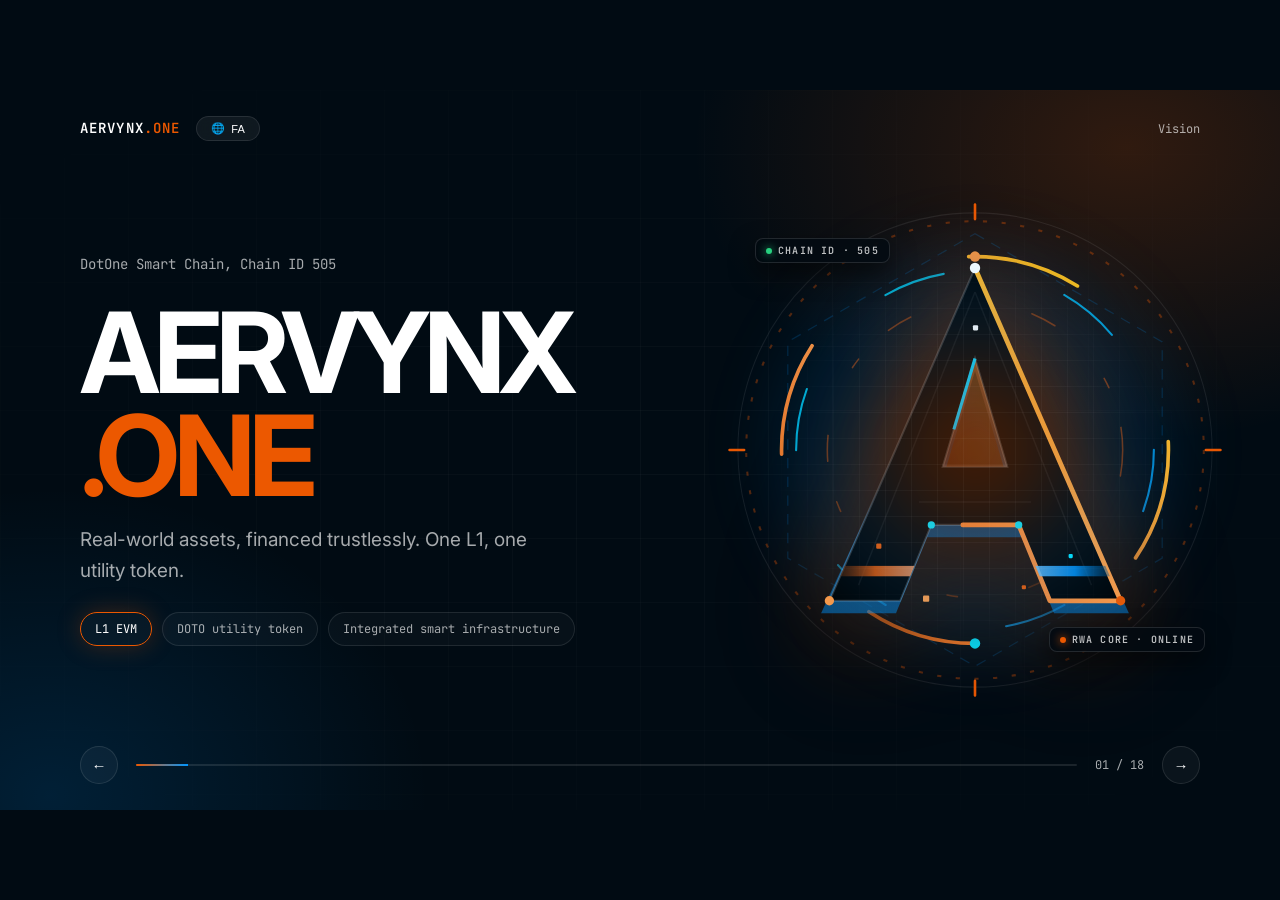
==== aervynx_one_pitch_deck.html @ 6a435b5f "add card page" ====
<!doctype html>
<html lang="en" dir="ltr">
<head>
<meta charset="utf-8">
<meta name="viewport" content="width=device-width,initial-scale=1">
<title>AERVYNX.ONE — Pitch Deck</title>
<link rel="preconnect" href="https://fonts.googleapis.com">
<link rel="preconnect" href="https://fonts.gstatic.com" crossorigin>
<link href="https://fonts.googleapis.com/css2?family=Inter:wght@400;500;600;700&family=JetBrains+Mono:wght@500;700&family=Vazirmatn:wght@400;500;600;700&display=swap" rel="stylesheet">
<style>
:root{
  --bg:#010B13;
  --o:#EC5800;
  --b:#0096FF;
  --r:#FF3D57;
  --gn:#27D17F;
  --t:#fff;
  --m:rgba(255,255,255,.65);
  --g:rgba(255,255,255,.028);
  --l:rgba(255,255,255,.1);
  --ease:cubic-bezier(.22,1,.36,1);
  --font-en: Inter, "Segoe UI", system-ui, sans-serif;
  --font-fa: Vazirmatn, Tahoma, sans-serif;
}
*{box-sizing:border-box;margin:0;padding:0}
html,body{height:100%;background:var(--bg);color:var(--t);font:400 18px/1.5 var(--font-en);overflow:hidden;-webkit-font-smoothing:antialiased}

html[dir="rtl"], html[dir="rtl"] body{
  font-family: var(--font-fa);
}

.mono,.chip,.top,.nav{font-family:"JetBrains Mono",ui-monospace,Menlo,monospace}
html[dir="rtl"] .mono{font-family:"JetBrains Mono", var(--font-fa), monospace}
i{font-style:normal}

.stage{position:absolute;left:50%;top:50%;width:1280px;height:720px;overflow:hidden;background:var(--bg);transform:translate(-50%,-50%)}
.bg{position:absolute;inset:0;background:radial-gradient(620px 420px at 88% 8%,rgba(236,88,0,.2),transparent 70%),radial-gradient(540px 440px at 4% 98%,rgba(0,150,255,.15),transparent 70%);animation:drift 20s ease-in-out infinite alternate;pointer-events:none}
.bg::after{content:"";position:absolute;inset:0;background:linear-gradient(var(--l) 1px,transparent 1px) 0 0/64px 64px,linear-gradient(90deg,var(--l) 1px,transparent 1px) 0 0/64px 64px;opacity:.3;-webkit-mask-image:radial-gradient(70% 70% at 50% 50%,#000,transparent);mask-image:radial-gradient(70% 70% at 50% 50%,#000,transparent);pointer-events:none}

/* هدر بالا و دکمه تغییر زبان */
.top{position:absolute;left:80px;right:80px;top:26px;display:flex;justify-content:space-between;align-items:center;font-size:12px;color:var(--m);z-index:100}
.top-left{display:flex;align-items:center;gap:16px}
.top b{color:var(--t);font-weight:600;letter-spacing:.08em;font-size:14px}
.top i,.mono i{color:var(--o)}

.lang-btn{
  background:rgba(255,255,255,0.06);
  border:1px solid var(--l);
  color:var(--t);
  padding:5px 14px;
  border-radius:99px;
  cursor:pointer;
  display:inline-flex;
  align-items:center;
  gap:6px;
  font-size:11px;
  transition:all .2s var(--ease);
  backdrop-filter:blur(8px);
}
.lang-btn:hover{
  border-color:var(--o);
  background:rgba(236,88,0,0.15);
  transform:translateY(-1px);
}

/* نوار ناوبری پایین */
.nav{position:absolute;left:80px;right:80px;bottom:26px;display:flex;align-items:center;gap:18px;z-index:100;font-size:12px;color:var(--m);direction:ltr}
.bar{flex:1;height:2px;background:var(--l);border-radius:2px;overflow:hidden}
.bar i{display:block;height:100%;width:5.5%;background:linear-gradient(90deg,var(--o),var(--b));transition:width .6s var(--ease)}
.nav button{width:38px;height:38px;border-radius:50%;border:1px solid var(--l);background:rgba(255,255,255,0.04);color:var(--t);cursor:pointer;transition:border-color .2s, background .2s;font-size:15px;display:grid;place-items:center}
.nav button:hover,.nav button:focus-visible{border-color:var(--o);background:rgba(236,88,0,0.15);outline:0}

/* اسلایدها و انیمیشن ورود */
.sl{position:absolute;inset:0;padding:70px 80px 70px;display:grid;align-content:center;opacity:0;visibility:hidden;pointer-events:none;transform:scale(.985);transition:opacity .6s var(--ease),transform .7s var(--ease),visibility 0s .6s;z-index:10}
.sl.on{opacity:1;visibility:visible;pointer-events:auto;transform:none;transition-delay:0s;z-index:20}
.a{opacity:0;transform:translateY(12px);transition:opacity .6s var(--ease),transform .6s var(--ease)}
.on .a{opacity:1;transform:none;transition-delay:calc(var(--i, 0)*70ms + .1s)}
.g2{grid-template-columns:1fr 1fr;gap:56px;align-items:center}
h1{font-size:112px;line-height:.92;font-weight:700;letter-spacing:-.055em}
h1 i{color:var(--o)}
h2{font-size:46px;line-height:1.14;font-weight:600;letter-spacing:-.03em;max-width:20ch}
h2 span{color:var(--m)}
.sub{color:var(--m);font-size:19px;max-width:38ch;margin-top:18px;line-height:1.6}
.fine{margin-top:22px;font-size:12px;color:var(--m);opacity:.7;max-width:75ch}
.row{display:flex;flex-wrap:wrap;gap:10px;margin-top:26px}
.chip{display:inline-block;padding:7px 14px;border:1px solid var(--l);border-radius:99px;font-size:12px;color:var(--m);background:var(--g)}
.hot{border-color:var(--o);color:var(--t);box-shadow:0 0 24px rgba(236,88,0,.25)}
.card{position:relative;overflow:hidden;padding:26px;border:1px solid var(--l);border-radius:22px;background:var(--g);backdrop-filter:blur(14px)}
.card::before{content:"";position:absolute;inset:0;background:radial-gradient(300px 170px at 0 0,rgba(236,88,0,.14),transparent);pointer-events:none}
.card h3{font-size:22px;letter-spacing:-.02em;margin:14px 0 8px}
.card p{color:var(--m);font-size:14.5px;line-height:1.6;position:relative}
.two{display:grid;grid-template-columns:1fr 1fr;gap:24px;margin-top:30px}
.btn{display:inline-block;padding:15px 30px;border-radius:99px;background:var(--o);color:#fff;font-weight:600;text-decoration:none;box-shadow:0 10px 40px rgba(236,88,0,.4);transition:transform .2s}
.btn:hover{transform:translateY(-2px)}

html[dir="rtl"] h2, html[dir="rtl"] h1, html[dir="rtl"] .card h3{letter-spacing:0}
html[dir="rtl"] .perks li{padding-left:0;padding-right:26px}
html[dir="rtl"] .perks li::before{left:auto;right:0}

/* =====================================================
   SLIDE 1: FLOATING ANIMATED LOGO
===================================================== */
.hero-logo-wrap{
  position:absolute;
  right:65px;
  top:50%;
  width:440px;
  height:440px;
  transform:translateY(-50%);
  display:grid;
  place-items:center;
  pointer-events:none;
}
html[dir="rtl"] .hero-logo-wrap{right:auto;left:65px}
.ring{position:absolute;border:1px dashed rgba(236,88,0,.35);border-radius:50%;animation:spin 60s linear infinite;pointer-events:none}
.r2{border-color:rgba(0,150,255,.25);animation-direction:reverse;animation-duration:90s}
.floating-logo{
  position:relative;
  width:230px;
  height:230px;
  display:grid;
  place-items:center;
  animation:floatLogo 5.5s ease-in-out infinite;
  filter:drop-shadow(0 25px 50px rgba(236,88,0,.38));
}
.floating-logo::before{
  content:"";
  position:absolute;
  inset:-30px;
  background:radial-gradient(circle, rgba(236,88,0,.28), rgba(0,150,255,.12) 55%, transparent 72%);
  border-radius:50%;
  filter:blur(16px);
  z-index:-1;
  animation:pulse 4s ease-in-out infinite;
}
.floating-logo svg, .floating-logo img{
  width:100%;
  height:100%;
  object-fit:contain;
}

/* =====================================================
   SLIDE 2: 30% LARGER FLOW DIAGRAM
===================================================== */
.flow-wrap{display:flex;justify-content:center;align-items:center}
.flow{
  display:grid;
  grid-template-columns:1fr 130px 1fr;
  align-items:center;
  transform:scale(1.3);
  transform-origin:center center;
}
.col{display:grid;gap:18px;justify-items:center}
.dim .chip{border-style:dashed;opacity:.6}
.hub{position:relative;width:110px;height:110px;margin:auto;border-radius:50%;display:grid;place-items:center;font:700 44px Inter;border:1.5px solid var(--o);background:radial-gradient(circle,rgba(236,88,0,.38),transparent 70%);animation:pulse 3s ease-in-out infinite;color:#fff}
.hub::before,.hub::after{content:"";position:absolute;top:50%;height:1.5px;width:72px}
.hub::before{right:100%;background:repeating-linear-gradient(90deg,var(--l) 0 6px,transparent 6px 12px)}
.hub::after{left:100%;background:linear-gradient(90deg,var(--o),transparent)}

/* =====================================================
   STATIC STRUCTURED LIST (SLIDES 3, 9, 10, 13, 15)
===================================================== */
.static-list{display:grid;gap:12px;margin-top:20px;list-style:none}
.static-item{
  display:flex;
  align-items:flex-start;
  gap:14px;
  padding:14px 18px;
  border:1px solid var(--l);
  border-radius:16px;
  background:rgba(255,255,255,.022);
  backdrop-filter:blur(10px);
}
.static-dot{
  width:11px;
  height:11px;
  border-radius:50%;
  background:var(--c, var(--o));
  box-shadow:0 0 12px var(--c, var(--o));
  flex-shrink:0;
  margin-top:7px;
}
.static-content{flex:1;min-width:0}
.static-content b{display:block;font-size:17.5px;font-weight:600;color:var(--t);margin-bottom:3px;line-height:1.35}
.static-content span{display:block;color:var(--m);font-size:13.8px;line-height:1.55}

/* =====================================================
   SLIDE 3 & 4 ELEMENTS
===================================================== */
.stk{height:480px;display:grid;place-items:center;perspective:1400px}
.stack{position:relative;width:360px;height:360px;transform-style:preserve-3d;transform:rotateX(62deg) rotateZ(-38deg)}
.stack i{position:absolute;inset:0;border:1.5px solid var(--c);border-radius:22px;background:color-mix(in srgb,var(--c) 14%,transparent);box-shadow:0 0 40px color-mix(in srgb,var(--c) 40%,transparent);transform:translateZ(calc(var(--z)*74px));transition:transform 1.4s var(--ease) .3s}
.sl:not(.on) .stack i{transform:translateZ(0)}

.pipe{display:flex;align-items:center;gap:14px;margin-top:34px;font:500 13px "JetBrains Mono",monospace;color:var(--m)}
.pipe i{position:relative;flex:1;height:1px;overflow:hidden;background:linear-gradient(90deg,var(--o),var(--b))}
.pipe i::after{content:"";position:absolute;top:-1px;left:0;width:30px;height:3px;background:#fff;filter:blur(2px);animation:run 2.4s linear infinite}

/* =====================================================
   SLIDE 5: DRONE & STRUCTURED STEPS
===================================================== */
.drone-float{animation:fly 8s ease-in-out infinite;filter:drop-shadow(0 25px 45px rgba(236,88,0,.25))}
.rel{position:relative;display:grid;place-items:center}
.mid{position:relative;width:100%;max-width:460px}
.nfc{position:absolute;left:50%;top:62%;width:0;height:0}
.nfc i{position:absolute;left:-60px;top:-60px;width:120px;height:120px;border:2px solid var(--o);border-radius:50%;opacity:0;animation:ping 3s ease-out infinite}
.nfc i:nth-child(2){animation-delay:1s}.nfc i:nth-child(3){animation-delay:2s}

.step-list{margin-top:18px;display:grid;gap:10px;list-style:none}
.step-item{
  display:flex;
  align-items:flex-start;
  gap:14px;
  padding:11px 16px;
  border-radius:14px;
  background:rgba(255,255,255,.022);
  border:1px solid var(--l);
}
.step-num{
  font:700 13px "JetBrains Mono", monospace;
  color:var(--o);
  background:rgba(236,88,0,.12);
  border:1px solid rgba(236,88,0,.35);
  padding:4px 9px;
  border-radius:8px;
  flex-shrink:0;
  margin-top:2px;
}
.step-body b{display:block;font-size:16.5px;font-weight:600;color:var(--t);margin-bottom:2px}
.step-body span{display:block;font-size:13.2px;color:var(--m);line-height:1.5}

/* =====================================================
   WEBSITE 3D CYBER-CARD (SLIDE 6 & SLIDE 9)
===================================================== */
.cyber-card-stage{
  display:flex;
  justify-content:center;
  align-items:center;
  perspective:1100px;
  position:relative;
}
.cyber-card{
  position:relative;
  width:410px;
  height:256px;
  border-radius:22px;
  background:linear-gradient(145deg, #101722 0%, #06090F 55%, #030508 100%);
  border:1px solid rgba(255,255,255,0.13);
  box-shadow:0 30px 60px rgba(0,0,0,0.65), 0 0 40px rgba(236,88,0,0.16), inset 0 1px 0 rgba(255,255,255,0.12);
  overflow:hidden;
  transform-style:preserve-3d;
  animation:tilt 6s ease-in-out infinite alternate;
  direction:ltr;
  text-align:left;
}
.cyber-card--sm{
  width:300px;
  height:186px;
  border-radius:18px;
  margin:12px auto;
}
.cyber-card__rim{
  position:absolute;
  left:0;top:12%;bottom:12%;
  width:3px;
  background:linear-gradient(180deg, transparent, var(--o), #FF9944, transparent);
  box-shadow:0 0 14px var(--o);
  z-index:3;
}
.cyber-card__shine{
  position:absolute;
  inset:0;
  background:linear-gradient(115deg, transparent 30%, rgba(255,255,255,0.14) 48%, transparent 66%);
  transform:translateX(-120%);
  animation:shine 5.5s infinite;
  pointer-events:none;
  z-index:4;
}
.cyber-card__in{
  position:relative;
  width:100%;
  height:100%;
  padding:22px 26px;
  display:flex;
  flex-direction:column;
  justify-content:space-between;
  z-index:2;
}
.cyber-card--sm .cyber-card__in{padding:15px 18px}
.cyber-card__monogram{
  position:absolute;
  right:-10px;
  top:6px;
  width:215px;
  height:195px;
  pointer-events:none;
  z-index:1;
}
.cyber-card--sm .cyber-card__monogram{width:155px;height:140px;top:4px}
.cyber-card__top{display:flex;justify-content:space-between;align-items:center;position:relative;z-index:2}
.cyber-card__brand{
  display:flex;
  align-items:center;
  gap:9px;
  font-family:var(--font-en);
  font-weight:700;
  font-size:18px;
  letter-spacing:0.03em;
  color:#fff;
}
.cyber-card--sm .cyber-card__brand{font-size:15px}
.brand-mark{width:26px;height:23px}
.cyber-card--sm .brand-mark{width:20px;height:18px}
.cyber-card__mid{display:flex;align-items:center;gap:12px;position:relative;z-index:2}
.chip-led{width:4px;height:28px;border-radius:4px;background:var(--o);box-shadow:0 0 10px var(--o)}
.cyber-card--sm .chip-led{height:22px}
.emv-chip{
  width:48px;
  height:36px;
  border-radius:7px;
  background:linear-gradient(135deg, #d7c7a2 0%, #9f8c64 50%, #e8dcc0 100%);
  border:1px solid rgba(255,255,255,0.4);
  display:grid;
  grid-template-columns:repeat(3,1fr);
  gap:2px;
  padding:4px;
  box-shadow:inset 0 1px 2px rgba(0,0,0,0.4);
}
.cyber-card--sm .emv-chip{width:36px;height:26px}
.emv-pad{background:rgba(40,30,15,0.22);border-radius:2px}
.emv-pad--center{grid-column:span 1}
.cyber-card__bot{display:flex;justify-content:space-between;align-items:flex-end;position:relative;z-index:2}
.cyber-card__captions{
  display:flex;
  flex-direction:column;
  gap:2px;
  font-family:"JetBrains Mono", monospace;
  font-size:10px;
  letter-spacing:0.14em;
  color:rgba(255,255,255,0.65);
}
.cyber-card--sm .cyber-card__captions{font-size:8.5px}
.cyber-nfc{
  width:24px;
  height:24px;
  fill:none;
  stroke:var(--o);
  stroke-width:2;
  stroke-linecap:round;
  filter:drop-shadow(0 0 6px rgba(236,88,0,0.6));
}
.cyber-card--sm .cyber-nfc{width:18px;height:18px}

/* =====================================================
   SLIDE 6: ANIMATED CROSS-WALLET BNPL DIAGRAM
===================================================== */
.bnpl-viz{
  margin:12px 0;
  padding:16px;
  border-radius:16px;
  background:rgba(1,11,19,0.55);
  border:1px solid rgba(255,255,255,0.08);
}
.bnpl-wallets{
  display:flex;
  align-items:center;
  justify-content:space-between;
  gap:8px;
  margin-bottom:14px;
}
.w-node{
  padding:5px 10px;
  border-radius:8px;
  font:600 11px "JetBrains Mono", monospace;
  background:rgba(0,150,255,0.1);
  border:1px solid rgba(0,150,255,0.35);
  color:#fff;
}
.w-node--active{
  background:rgba(236,88,0,0.16);
  border-color:var(--o);
  color:var(--o);
  box-shadow:0 0 14px rgba(236,88,0,0.25);
}
.w-link{
  flex:1;
  height:2px;
  background:linear-gradient(90deg, var(--b), var(--o));
  position:relative;
  overflow:hidden;
}
.w-link::after{
  content:"";
  position:absolute;
  top:-1px;left:0;
  width:24px;height:4px;
  background:#fff;
  box-shadow:0 0 8px #fff;
  animation:run 1.8s linear infinite;
}
.bnpl-bars{
  display:grid;
  grid-template-columns:repeat(4,1fr);
  gap:10px;
  align-items:end;
  height:118px;
  padding-top:10px;
}
.bnpl-col{
  display:flex;
  flex-direction:column;
  align-items:center;
  gap:6px;
  height:100%;
  justify-content:flex-end;
}
.bnpl-bar{
  width:100%;
  height:var(--h);
  border-radius:8px 8px 4px 4px;
  background:linear-gradient(180deg, var(--c, var(--o)), rgba(236,88,0,0.12));
  border:1px solid color-mix(in srgb, var(--c, var(--o)) 60%, transparent);
  box-shadow:0 0 18px color-mix(in srgb, var(--c, var(--o)) 25%, transparent);
  transform-origin:bottom;
  animation:barPulse 2.8s ease-in-out infinite alternate;
  animation-delay:var(--d, 0s);
}
.bnpl-col span{font:600 10px "JetBrains Mono", monospace;color:var(--m)}

/* =====================================================
   SLIDE 7: LIVE ANIMATED ARCADE GAME ENGINE (PURE CSS)
===================================================== */
.arc-wrap {
  position:relative; width:100%; height:370px;
  background:#02060C; border-radius:24px; overflow:hidden;
  box-shadow:0 25px 60px rgba(0,0,0,0.6), inset 0 0 40px rgba(0,150,255,0.15);
  border:1px solid rgba(255,255,255,0.1);
}
.arc-bg {
  position:absolute; inset:-50%;
  background:radial-gradient(circle at 50% 100%, rgba(0,150,255,0.12), transparent 60%);
}
/* پس‌زمینه متحرک (شبکه و ستاره‌ها) */
.arc-grid {
  position:absolute; inset:-50%;
  background:
    linear-gradient(rgba(255,255,255,0.03) 1px, transparent 1px) 0 0/40px 40px,
    linear-gradient(90deg, rgba(255,255,255,0.03) 1px, transparent 1px) 0 0/40px 40px;
  animation: arcScroll 3s linear infinite;
}
.arc-stars {
  position:absolute; inset:0;
  background:radial-gradient(1px 1px at 20px 30px, #fff, rgba(0,0,0,0)),
             radial-gradient(1px 1px at 60px 80px, #fff, rgba(0,0,0,0)),
             radial-gradient(1.5px 1.5px at 90px 40px, rgba(0,150,255,0.8), rgba(0,0,0,0));
  background-size: 120px 120px;
  animation: arcScroll 1.5s linear infinite;
  opacity:0.4;
}
@keyframes arcScroll { to { transform:translateY(40px); } }

/* حرکت سفینه بازیکن */
.arc-player {
  position:absolute; bottom:15px; left:50%; width:90px; height:90px; margin-left:-45px;
  animation: pMove 2.5s ease-in-out infinite alternate;
  z-index:10;
}
@keyframes pMove {
  0% { transform:translateX(-110px) rotate(-10deg); }
  100% { transform:translateX(110px) rotate(10deg); }
}

/* لیزرهای آبی بازیکن */
.arc-laser-p {
  position:absolute; width:4px; height:35px; background:#0096FF;
  box-shadow:0 0 15px #0096FF, 0 0 30px #0096FF; border-radius:4px;
  top:-10px; animation: pShoot 0.2s linear infinite;
}
.arc-laser-p.l1 { left:20px; }
.arc-laser-p.l2 { right:66px; }
@keyframes pShoot {
  0% { transform:translateY(0); opacity:1; }
  100% { transform:translateY(-380px); opacity:0; }
}

/* سفینه‌های دشمن */
.arc-enemy {
  position:absolute; width:70px; height:70px; top:-80px;
  animation: eFly linear infinite; z-index:5;
}
.arc-enemy.e1 { left:10%; animation-duration: 5s; animation-delay: 0s; }
.arc-enemy.e2 { left:42%; animation-duration: 6s; animation-delay: 1.5s; }
.arc-enemy.e3 { left:75%; animation-duration: 4.5s; animation-delay: 0.8s; }
@keyframes eFly {
  0% { transform:translateY(0) scale(0.8); opacity:1; }
  100% { transform:translateY(480px) scale(1.1); opacity:0; }
}

/* لیزرهای نارنجی دشمن */
.arc-laser-e {
  position:absolute; width:4px; height:20px; background:#EC5800;
  box-shadow:0 0 15px #EC5800; border-radius:4px;
  bottom:-10px; left:33px; animation: eShoot 1.2s linear infinite;
}
@keyframes eShoot {
  0% { transform:translateY(0); opacity:1; }
  100% { transform:translateY(300px); opacity:0; }
}

/* پنل امتیازات */
.arc-hud {
  position:absolute; top:18px; left:20px;
  background:rgba(1,11,19,0.7); backdrop-filter:blur(12px);
  border:1px solid rgba(255,255,255,0.1); padding:10px 20px;
  border-radius:14px; text-align:center; box-shadow:0 10px 30px rgba(0,0,0,0.5);
  z-index:20;
}
html[dir="rtl"] .arc-hud { left:auto; right:20px; }
.arc-hud span { display:block; font:600 12px "JetBrains Mono", monospace; color:var(--o); letter-spacing:0.1em; }
.arc-hud b { display:block; font:700 32px "JetBrains Mono", monospace; color:#fff; line-height:1.2; text-shadow:0 0 20px rgba(255,255,255,0.4); }
/* =====================================================
   SLIDE 8: AIR TRAVEL ROUTE (1D ORANGE PLANE & RTL SWAP)
===================================================== */
.pass{display:grid;grid-template-columns:1.5fr 1fr;margin-top:38px;border:1px solid var(--l);border-radius:24px;background:var(--g);overflow:hidden}
.route{
  display:flex;
  align-items:center;
  justify-content:space-between;
  gap:20px;
  padding:40px;
  border-right:1px dashed var(--l);
  direction:ltr; /* همیشه مبدأ در چپ (شروع پرواز) و مقصد در راست (فرود) قرار می‌گیرد */
}
html[dir="rtl"] .route{border-right:none;border-left:1px dashed var(--l)}
.route b{font:600 15px "JetBrains Mono", var(--font-fa), monospace;color:var(--t);padding:8px 14px;border-radius:10px;background:rgba(255,255,255,0.04);border:1px solid var(--l)}
.route svg{flex:1;overflow:visible}
.perks{display:grid;gap:14px;padding:40px;align-content:center}
.perks li{position:relative;list-style:none;padding-left:26px}
.perks li::before{content:"";position:absolute;left:0;top:9px;width:9px;height:9px;border-radius:50%;background:var(--o);box-shadow:0 0 12px var(--o)}

/* =====================================================
   SLIDE 14: WEBSITE TEAM GRID (SCALED DOWN 1-2 SIZES)
===================================================== */
/* =====================================================
   SLIDE 14: ULTRA-PRO CYBERNETIC TEAM DOSSIER GRID
===================================================== */
.team-header-row{
  display:flex;
  justify-content:space-between;
  align-items:flex-end;
  margin-bottom:18px;
}
.team-header-row h2{
  font-size:40px;
  line-height:1;
  margin:0;
}
.team-sub-badge{
  font:600 11px "JetBrains Mono", monospace;
  color:var(--o);
  background:rgba(236,88,0,0.1);
  border:1px solid rgba(236,88,0,0.35);
  padding:6px 14px;
  border-radius:99px;
  letter-spacing:0.08em;
}
.team-deck-grid{
  display:grid;
  grid-template-columns:repeat(3, 1fr);
  gap:18px;
}
.team-deck-card{
  position:relative;
  border-radius:20px;
  border:1px solid rgba(255,255,255,0.09);
  background:linear-gradient(165deg, rgba(14,22,34,0.85) 0%, rgba(4,9,15,0.95) 100%);
  backdrop-filter:blur(16px);
  overflow:hidden;
  transition:transform .35s var(--ease), border-color .35s var(--ease), box-shadow .35s var(--ease);
  display:flex;
  flex-direction:column;
  box-shadow:0 14px 34px rgba(0,0,0,0.45);
}
.team-deck-card::before{
  content:"";
  position:absolute;
  top:0;left:0;right:0;
  height:2px;
  background:linear-gradient(90deg, transparent, var(--c, var(--o)), transparent);
  opacity:0.75;
  z-index:4;
}
.team-deck-card:hover{
  transform:translateY(-5px);
  border-color:color-mix(in srgb, var(--c, var(--o)) 65%, transparent);
  box-shadow:0 20px 45px rgba(0,0,0,0.7), 0 0 28px color-mix(in srgb, var(--c, var(--o)) 22%, transparent);
}

/* قاب عکس بزرگ و سینمایی بالای هر کارت */
.team-portrait{
  position:relative;
  width:100%;
  height:118px;
  background:radial-gradient(circle at 50% 35%, color-mix(in srgb, var(--c, var(--o)) 22%, #07101C), #03070D 85%);
  overflow:hidden;
  display:grid;
  place-items:center;
}
/* افکت شبکه سایبرنتیک در پس‌زمینه عکس */
.team-portrait::before{
  content:"";
  position:absolute;
  inset:0;
  background:
    linear-gradient(rgba(255,255,255,0.04) 1px, transparent 1px) 0 0/20px 20px,
    linear-gradient(90deg, rgba(255,255,255,0.04) 1px, transparent 1px) 0 0/20px 20px;
  pointer-events:none;
}
/* ذوب شدن نرم پایین عکس درون بدنه کارت */
.team-portrait::after{
  content:"";
  position:absolute;
  inset:0;
  background:linear-gradient(to bottom, transparent 45%, rgba(5,10,16,0.98) 100%);
  pointer-events:none;
  z-index:2;
}
.team-portrait img{
  width:100%;
  height:100%;
  object-fit:cover;
  object-position:center 18%; /* تمرکز دقیق روی چهره و سرشانه */
  display:block;
  position:relative;
  z-index:1;
  transition:transform .5s var(--ease), filter .5s var(--ease);
  filter:contrast(1.06) saturate(1.08);
}
.team-deck-card:hover .team-portrait img{
  transform:scale(1.07);
}
/* حروف اول اسم در صورتی که هنوز عکس آپلود نشده باشد */
.team-portrait .initials{
  font:700 28px "JetBrains Mono", monospace;
  color:var(--c, var(--o));
  letter-spacing:0.08em;
  opacity:0.35;
  text-shadow:0 0 20px var(--c, var(--o));
}

/* گوشه‌های هدف‌گیری HUD روی قاب عکس */
.hud-corner{
  position:absolute;
  top:10px;left:12px;
  width:8px;height:8px;
  border-top:1.5px solid var(--c, var(--o));
  border-left:1.5px solid var(--c, var(--o));
  opacity:0.7;
  z-index:3;
}
.hud-status{
  position:absolute;
  top:10px;right:12px;
  width:7px;height:7px;
  border-radius:50%;
  background:var(--c, var(--o));
  box-shadow:0 0 10px var(--c, var(--o));
  z-index:3;
}

/* بخش متنی پایین کارت */
.team-body{
  position:relative;
  z-index:3;
  padding:4px 18px 15px;
  margin-top:-10px;
  display:flex;
  flex-direction:column;
  gap:5px;
}
.team-meta{
  display:flex;
  align-items:center;
  justify-content:space-between;
  gap:8px;
  flex-wrap:wrap;
}
.team-meta b{
  font-size:16px;
  font-weight:700;
  color:var(--t);
  letter-spacing:-0.01em;
}
.team-role-pill{
  font:600 10px "JetBrains Mono", var(--font-fa), monospace;
  color:var(--c, var(--o));
  background:color-mix(in srgb, var(--c, var(--o)) 12%, transparent);
  border:1px solid color-mix(in srgb, var(--c, var(--o)) 35%, transparent);
  padding:3px 9px;
  border-radius:99px;
}
.team-body p{
  font-size:12px;
  line-height:1.5;
  color:var(--m);
  margin-top:2px;
}
/* =====================================================
   SLIDE 17: ANIMATED ROADMAP (WEBSITE STYLE)
===================================================== */
.road-wrap{position:relative;margin-top:38px}
.road-track{
  position:relative;
  height:3px;
  background:rgba(255,255,255,0.1);
  border-radius:4px;
  overflow:hidden;
  margin-bottom:22px;
}
.road-laser{
  position:absolute;
  top:0;left:0;bottom:0;
  width:100%;
  background:linear-gradient(90deg, var(--b), var(--o), var(--gn), #FFD000);
  transform-origin:left center;
  animation:roadSweep 5s var(--ease) infinite;
}
html[dir="rtl"] .road-laser{transform-origin:right center}
.road-grid{display:grid;grid-template-columns:repeat(4,1fr);gap:18px;list-style:none}
.road-card{
  position:relative;
  padding:20px 18px;
  border-radius:18px;
  border:1px solid var(--l);
  background:rgba(255,255,255,0.022);
  backdrop-filter:blur(12px);
}
.road-node{
  width:14px;
  height:14px;
  border-radius:50%;
  background:var(--bg);
  border:3px solid var(--c, var(--o));
  box-shadow:0 0 14px var(--c, var(--o));
  margin-bottom:14px;
  animation:nodePulse 2.4s ease-in-out infinite;
  animation-delay:var(--d, 0s);
}
.road-card b{display:block;font-weight:600;font-size:16px;margin-bottom:8px}
.road-card span{display:block;color:var(--m);font-size:13.2px;line-height:1.55}

@keyframes drift{to{transform:scale(1.12) translate(-1.5%,1.5%)}}
@keyframes fly{0%,100%{transform:translate(0,0) rotate(-1deg)}50%{transform:translate(-10px,-18px) rotate(1.2deg)}}
@keyframes floatLogo{0%,100%{transform:translateY(0) rotate(0deg) scale(1)}50%{transform:translateY(-18px) rotate(2deg) scale(1.04)}}
@keyframes spin{to{transform:rotate(360deg)}}
@keyframes pulse{50%{box-shadow:0 0 50px rgba(236,88,0,.5)}}
@keyframes ping{0%{transform:scale(.3);opacity:.9}100%{transform:scale(3);opacity:0}}
@keyframes run{to{left:100%}}
@keyframes tilt{to{transform:perspective(900px) rotateY(12deg) rotateX(-4deg)}}
@keyframes shine{55%,100%{transform:translateX(120%)}}
@keyframes bob{50%{transform:translateY(-18px)}}
@keyframes ob{to{transform:translateX(-760px)}}
@keyframes barPulse{0%{transform:scaleY(0.88);opacity:0.85}100%{transform:scaleY(1.04);opacity:1}}
@keyframes roadSweep{0%{transform:scaleX(0.1);opacity:0.6}50%{transform:scaleX(1);opacity:1}100%{transform:scaleX(0.1);opacity:0.6}}
@keyframes nodePulse{0%,100%{transform:scale(1)}50%{transform:scale(1.25);box-shadow:0 0 22px var(--c, var(--o))}}
@media (prefers-reduced-motion:reduce){*,*::before,*::after{animation:none!important;transition-duration:.01ms!important;transition-delay:0s!important}}
</style>
</head>
<body>

<div class="stage" id="stage">
<div class="bg"></div>

<!-- Header with Globe Toggle -->
<header class="top">
  <div class="top-left">
    <b>AERVYNX<i>.ONE</i></b>
    <button id="langToggle" type="button" class="lang-btn" aria-label="Toggle Language">
      🌐 <span id="langTxt">FA</span>
    </button>
  </div>
  <span id="lab">Vision</span>
</header>

<!-- ===== SLIDE 1 · VISION (QUANTUM REACTOR & 3D CYBERNETIC A ENGINE) ===== -->
<style>
  #slide-vision .reactor-stage {
    position: absolute;
    right: 45px;
    top: 50%;
    width: 520px;
    height: 520px;
    transform: translateY(-50%);
    display: grid;
    place-items: center;
    pointer-events: none;
    z-index: 1;
  }
  html[dir="rtl"] #slide-vision .reactor-stage {
    right: auto;
    left: 45px;
  }

  /* هاله انرژی پس‌زمینه راکتور */
  #slide-vision .reactor-aura {
    position: absolute;
    inset: 30px;
    border-radius: 50%;
    background:
      radial-gradient(circle at 50% 50%, rgba(236,88,0,0.32) 0%, rgba(0,150,255,0.14) 45%, transparent 72%);
    filter: blur(28px);
    animation: auraPulse 4s ease-in-out infinite alternate;
  }

  /* شبکه هدف‌گیری سایبرنتیک پشت راکتور */
  #slide-vision .reactor-grid {
    position: absolute;
    inset: 40px;
    border-radius: 50%;
    background:
      linear-gradient(rgba(255,255,255,0.035) 1px, transparent 1px) 0 0 / 26px 26px,
      linear-gradient(90deg, rgba(255,255,255,0.035) 1px, transparent 1px) 0 0 / 26px 26px;
    -webkit-mask-image: radial-gradient(circle, #000 35%, transparent 70%);
    mask-image: radial-gradient(circle, #000 35%, transparent 70%);
  }

  /* کانتینر اصلی SVG */
  #slide-vision .reactor-svg {
    width: 100%;
    height: 100%;
    overflow: visible;
  }

  /* انیمیشن‌های چرخش رینگ‌های راکتور */
  #slide-vision .spin-cw-slow {
    transform-origin: 250px 250px;
    animation: rSpinCW 36s linear infinite;
  }
  #slide-vision .spin-ccw-med {
    transform-origin: 250px 250px;
    animation: rSpinCCW 20s linear infinite;
  }
  #slide-vision .spin-cw-fast {
    transform-origin: 250px 250px;
    animation: rSpinCW 10s linear infinite;
  }

  /* انیمیشن معلق بودن و تپش حرف A در مرکز */
  #slide-vision .monolith-a {
    transform-origin: 250px 250px;
    animation: monolithFloat 4.5s ease-in-out infinite;
    filter: drop-shadow(0 25px 45px rgba(0,0,0,0.85)) drop-shadow(0 0 35px rgba(236,88,0,0.4));
  }

  /* ذرات کوانتومی صعودکننده */
  #slide-vision .q-spark {
    animation: sparkRise var(--d, 3s) linear infinite;
    animation-delay: var(--dl, 0s);
  }

  /* تگ‌های تله‌متری شناور اطراف راکتور */
  #slide-vision .hud-tag {
    position: absolute;
    font: 600 10px "JetBrains Mono", monospace;
    letter-spacing: 0.12em;
    padding: 5px 10px;
    border-radius: 8px;
    background: rgba(3, 10, 18, 0.82);
    border: 1px solid rgba(255,255,255,0.12);
    color: rgba(255,255,255,0.75);
    backdrop-filter: blur(8px);
    box-shadow: 0 10px 25px rgba(0,0,0,0.5);
    display: flex;
    align-items: center;
    gap: 6px;
  }
  #slide-vision .hud-tag i {
    width: 6px;
    height: 6px;
    border-radius: 50%;
    background: var(--c, var(--o));
    box-shadow: 0 0 8px var(--c, var(--o));
  }
  #slide-vision .hud-tag.t1 { top: 48px; left: 40px; animation: tagBob 4s ease-in-out infinite; }
  #slide-vision .hud-tag.t2 { bottom: 58px; right: 30px; animation: tagBob 4s ease-in-out infinite 1.5s; }

  @keyframes rSpinCW { to { transform: rotate(360deg); } }
  @keyframes rSpinCCW { to { transform: rotate(-360deg); } }
  @keyframes auraPulse {
    0% { transform: scale(0.92); opacity: 0.75; }
    100% { transform: scale(1.08); opacity: 1; }
  }
  @keyframes monolithFloat {
    0%, 100% { transform: translateY(0px) scale(1); }
    50% { transform: translateY(-12px) scale(1.03); }
  }
  @keyframes sparkRise {
    0% { transform: translateY(40px) scale(0.4); opacity: 0; }
    30% { opacity: 1; }
    80% { opacity: 0.9; }
    100% { transform: translateY(-90px) scale(1.2); opacity: 0; }
  }
  @keyframes tagBob {
    0%, 100% { transform: translateY(0); }
    50% { transform: translateY(-6px); }
  }
</style>

<!-- ===== SLIDE 1 · VISION (QUANTUM REACTOR & 3D CYBERNETIC A ENGINE) ===== -->
<style>
  #slide-vision .reactor-stage {
    position: absolute;
    right: 45px;
    top: 50%;
    width: 520px;
    height: 520px;
    transform: translateY(-50%);
    display: grid;
    place-items: center;
    pointer-events: none;
    z-index: 1;
  }
  html[dir="rtl"] #slide-vision .reactor-stage {
    right: auto;
    left: 45px;
  }

  /* هاله انرژی پس‌زمینه راکتور */
  #slide-vision .reactor-aura {
    position: absolute;
    inset: 30px;
    border-radius: 50%;
    background:
      radial-gradient(circle at 50% 50%, rgba(236,88,0,0.32) 0%, rgba(0,150,255,0.14) 45%, transparent 72%);
    filter: blur(28px);
    animation: auraPulse 4s ease-in-out infinite alternate;
  }

  /* شبکه هدف‌گیری سایبرنتیک پشت راکتور */
  #slide-vision .reactor-grid {
    position: absolute;
    inset: 40px;
    border-radius: 50%;
    background:
      linear-gradient(rgba(255,255,255,0.035) 1px, transparent 1px) 0 0 / 26px 26px,
      linear-gradient(90deg, rgba(255,255,255,0.035) 1px, transparent 1px) 0 0 / 26px 26px;
    -webkit-mask-image: radial-gradient(circle, #000 35%, transparent 70%);
    mask-image: radial-gradient(circle, #000 35%, transparent 70%);
  }

  #slide-vision .reactor-svg {
    width: 100%;
    height: 100%;
    overflow: visible;
  }

  #slide-vision .spin-cw-slow {
    transform-origin: 250px 250px;
    animation: rSpinCW 36s linear infinite;
  }
  #slide-vision .spin-ccw-med {
    transform-origin: 250px 250px;
    animation: rSpinCCW 20s linear infinite;
  }
  #slide-vision .spin-cw-fast {
    transform-origin: 250px 250px;
    animation: rSpinCW 10s linear infinite;
  }

  #slide-vision .monolith-a {
    transform-origin: 250px 250px;
    animation: monolithFloat 4.5s ease-in-out infinite;
    filter: drop-shadow(0 25px 45px rgba(0,0,0,0.9)) drop-shadow(0 0 35px rgba(236,88,0,0.4));
  }

  #slide-vision .q-spark {
    animation: sparkRise var(--d, 3s) linear infinite;
    animation-delay: var(--dl, 0s);
  }

  #slide-vision .hud-tag {
    position: absolute;
    font: 600 10px "JetBrains Mono", monospace;
    letter-spacing: 0.12em;
    padding: 5px 10px;
    border-radius: 8px;
    background: rgba(3, 10, 18, 0.82);
    border: 1px solid rgba(255,255,255,0.12);
    color: rgba(255,255,255,0.75);
    backdrop-filter: blur(8px);
    box-shadow: 0 10px 25px rgba(0,0,0,0.5);
    display: flex;
    align-items: center;
    gap: 6px;
  }
  #slide-vision .hud-tag i {
    width: 6px;
    height: 6px;
    border-radius: 50%;
    background: var(--c, var(--o));
    box-shadow: 0 0 8px var(--c, var(--o));
  }
  #slide-vision .hud-tag.t1 { top: 48px; left: 40px; animation: tagBob 4s ease-in-out infinite; }
  #slide-vision .hud-tag.t2 { bottom: 58px; right: 30px; animation: tagBob 4s ease-in-out infinite 1.5s; }

  @keyframes rSpinCW { to { transform: rotate(360deg); } }
  @keyframes rSpinCCW { to { transform: rotate(-360deg); } }
  @keyframes auraPulse {
    0% { transform: scale(0.92); opacity: 0.75; }
    100% { transform: scale(1.08); opacity: 1; }
  }
  @keyframes monolithFloat {
    0%, 100% { transform: translateY(0px) scale(1); }
    50% { transform: translateY(-12px) scale(1.03); }
  }
  @keyframes sparkRise {
    0% { transform: translateY(40px) scale(0.4); opacity: 0; }
    30% { opacity: 1; }
    80% { opacity: 0.9; }
    100% { transform: translateY(-90px) scale(1.2); opacity: 0; }
  }
  @keyframes tagBob {
    0%, 100% { transform: translateY(0); }
    50% { transform: translateY(-6px); }
  }
</style>

<section class="sl on" id="slide-vision" data-t="Vision" data-t-fa="چشم‌انداز">
 
 <div class="reactor-stage a">
  <div class="reactor-aura"></div>
  <div class="reactor-grid"></div>

  <div class="hud-tag t1" style="--c:var(--gn)"><i></i><span>CHAIN ID · 505</span></div>
  <div class="hud-tag t2" style="--c:var(--o)"><i></i><span>RWA CORE · ONLINE</span></div>

  <svg class="reactor-svg" viewBox="0 0 500 500" aria-label="Aervynx Quantum Core">
   <defs>
    <!-- رنگ مشکی خالص برای داخل بدنه حرف A -->
    <linearGradient id="armorDark" x1="0%" y1="0%" x2="100%" y2="100%">
     <stop offset="0%" stop-color="#000000"/>
     <stop offset="100%" stop-color="#000000"/>
    </linearGradient>

    <linearGradient id="armorBevel" x1="0%" y1="0%" x2="0%" y2="100%">
     <stop offset="0%" stop-color="#EC5800" stop-opacity="0.55"/>
     <stop offset="50%" stop-color="#0F172A" stop-opacity="0.9"/>
     <stop offset="100%" stop-color="#0096FF" stop-opacity="0.45"/>
    </linearGradient>

    <linearGradient id="plasmaOrange" x1="0%" y1="100%" x2="100%" y2="0%">
     <stop offset="0%" stop-color="#EC5800"/>
     <stop offset="50%" stop-color="#FF9944"/>
     <stop offset="100%" stop-color="#FFD000"/>
    </linearGradient>

    <linearGradient id="plasmaBlue" x1="0%" y1="0%" x2="100%" y2="100%">
     <stop offset="0%" stop-color="#00E5FF"/>
     <stop offset="100%" stop-color="#0096FF"/>
    </linearGradient>

    <linearGradient id="laserLine" x1="0%" y1="0%" x2="100%" y2="0%">
     <stop offset="0%" stop-color="transparent"/>
     <stop offset="20%" stop-color="#EC5800"/>
     <stop offset="50%" stop-color="#FFFFFF"/>
     <stop offset="80%" stop-color="#0096FF"/>
     <stop offset="100%" stop-color="transparent"/>
    </linearGradient>

    <clipPath id="aClip">
     <path d="M250 75 L390 395 L322 395 L292 322 L208 322 L178 395 L110 395 Z M250 162 L219 266 L281 266 Z" clip-rule="evenodd"/>
    </clipPath>
   </defs>

   <g class="spin-cw-slow">
    <circle cx="250" cy="250" r="228" fill="none" stroke="rgba(255,255,255,0.08)" stroke-width="1"/>
    <circle cx="250" cy="250" r="220" fill="none" stroke="rgba(236,88,0,0.35)" stroke-width="2" stroke-dasharray="4 14"/>
    <polygon points="250,42 430,146 430,354 250,458 70,354 70,146" fill="none" stroke="rgba(0,150,255,0.18)" stroke-width="1.2" stroke-dasharray="10 8"/>
    <path d="M250,14 L250,28 M250,472 L250,486 M14,250 L28,250 M472,250 L486,250" stroke="#EC5800" stroke-width="2.5" stroke-linecap="round"/>
   </g>

   <g class="spin-ccw-med">
    <circle cx="250" cy="250" r="186" fill="none" stroke="url(#plasmaOrange)" stroke-width="3.5" stroke-dasharray="110 180" stroke-linecap="round"/>
    <circle cx="250" cy="250" r="172" fill="none" stroke="url(#plasmaBlue)" stroke-width="2" stroke-dasharray="60 120" stroke-linecap="round" opacity="0.8"/>
    <circle cx="250" cy="64" r="5" fill="#FF9944"/>
    <circle cx="250" cy="436" r="5" fill="#00E5FF"/>
   </g>

   <g class="spin-cw-fast">
    <circle cx="250" cy="250" r="142" fill="none" stroke="rgba(236,88,0,0.5)" stroke-width="1.5" stroke-dasharray="25 70 10 40" stroke-linecap="round"/>
   </g>

   <g opacity="0.35">
    <line x1="50" y1="250" x2="450" y2="250" stroke="url(#laserLine)" stroke-width="1" stroke-dasharray="4 6"/>
    <line x1="250" y1="50" x2="250" y2="450" stroke="url(#laserLine)" stroke-width="1" stroke-dasharray="4 6"/>
   </g>

   <!-- مونوگرام غول‌پیکر و سه‌بعدی "A" با داخل کاملاً مشکی -->
   <g class="monolith-a">
    
    <path fill="url(#armorBevel)" 
          d="M250 87 L398 407 L326 407 L296 334 L204 334 L174 407 L102 407 Z M250 174 L219 278 L281 278 Z" 
          fill-rule="evenodd"/>

    <!-- بدنه اصلی با داخل مشکی خالص -->
    <path fill="url(#armorDark)" stroke="rgba(255,255,255,0.18)" stroke-width="2" 
          d="M250 75 L390 395 L322 395 L292 322 L208 322 L178 395 L110 395 Z M250 162 L219 266 L281 266 Z" 
          fill-rule="evenodd"/>

    <g stroke="rgba(255,255,255,0.06)" stroke-width="1.5" fill="none">
     <path d="M250 98 L138 380 M250 98 L362 380"/>
     <path d="M196 300 L304 300"/>
    </g>

    <!-- هسته مثلثی راکتور در دل حرف A -->
    <polygon points="250,162 219,266 281,266" fill="url(#plasmaOrange)" opacity="0.18">
     <animate attributeName="opacity" values="0.08;0.38;0.08" dur="1.8s" repeatCount="indefinite"/>
    </polygon>

    <path fill="none" stroke="url(#plasmaOrange)" stroke-width="4.5" stroke-linecap="round" stroke-linejoin="round"
          d="M250 75 L390 395 L322 395 L292 322 L208 322 L178 395 L110 395 Z">
     <animate attributeName="stroke-dasharray" values="0,1200; 600,600; 1200,0" dur="3.2s" repeatCount="indefinite"/>
    </path>

    <polygon points="250,162 219,266 281,266" fill="none" stroke="url(#plasmaBlue)" stroke-width="3" stroke-linejoin="round">
     <animate attributeName="stroke-dasharray" values="320,0; 0,320; 320,0" dur="2.4s" repeatCount="indefinite"/>
    </polygon>

    <!-- پرتو اسکنر هولوگرافیک -->
    <g clip-path="url(#aClip)">
     <rect x="90" y="60" width="320" height="10" fill="url(#laserLine)" opacity="0.85">
      <animate attributeName="y" values="65; 405; 65" dur="2.6s" repeatCount="indefinite"/>
     </rect>
    </g>

    <circle cx="250" cy="75" r="5" fill="#FFFFFF"/>
    <circle cx="110" cy="395" r="4.5" fill="#FF9944"/>
    <circle cx="390" cy="395" r="4.5" fill="#EC5800"/>
    <circle cx="208" cy="322" r="3.5" fill="#00E5FF"/>
    <circle cx="292" cy="322" r="3.5" fill="#00E5FF"/>
   </g>

   <g>
    <rect class="q-spark" style="--d:2.6s;--dl:0s" x="155" y="340" width="5" height="5" fill="#EC5800" rx="1"/>
    <rect class="q-spark" style="--d:3.2s;--dl:0.7s" x="340" y="350" width="4" height="4" fill="#00E5FF" rx="1"/>
    <rect class="q-spark" style="--d:2.3s;--dl:1.2s" x="200" y="390" width="6" height="6" fill="#FF9944" rx="1"/>
    <rect class="q-spark" style="--d:2.9s;--dl:0.4s" x="295" y="380" width="4" height="4" fill="#EC5800" rx="1"/>
    <rect class="q-spark" style="--d:2.1s;--dl:1.6s" x="248" y="130" width="5" height="5" fill="#FFFFFF" rx="1"/>
   </g>
  </svg>
 </div>

 <div style="position:relative;z-index:2;max-width:640px">
  <p class="a mono" style="color:var(--m);font-size:14px;margin-bottom:26px" 
     data-en="DotOne Smart Chain, Chain ID 505" 
     data-fa="شبکه هوشمند دات‌وان (Chain ID: 505)">DotOne Smart Chain, Chain ID 505</p>
  <h1 class="a">AERVYNX<br><i>.ONE</i></h1>
  <p class="sub a" 
     data-en="Real-world assets, financed trustlessly. One L1, one utility token." 
     data-fa="اقتصاد برنامه‌پذیر برای زیرساخت‌های فیزیکی؛ امن، هوشمند و یکپارچه.">Real-world assets, financed trustlessly. One L1, one utility token.</p>
  <div class="row a">
   <span class="chip hot" data-en="L1 EVM" data-fa="لایه اول EVM">L1 EVM</span>
   <span class="chip" data-en="DOTO utility token" data-fa="توکن کاربردی DOTO">DOTO utility token</span>
   <span class="chip" data-en="Integrated smart infrastructure" data-fa="زیرساخت فیزیکی هوشمند">Integrated smart infrastructure</span>
  </div>
 </div>
</section>
<!-- ===== SLIDE 2 · PROBLEM AND SOLUTION (30% LARGER DIAGRAM) ===== -->
<section class="sl g2" data-t="Problem and solution" data-t-fa="مسئله و راهکار" style="grid-template-columns:0.95fr 1.05fr">
 <div>
  <h2 class="a">
   <span data-en="Physical assets live in silos. " data-fa="دارایی‌های فیزیکی در سیلوها محبوسند. ">Physical assets live in silos. </span>
   <span style="color:var(--m)" data-en="We connect them to trustless finance." data-fa="ما آنها را به تسویه غیرمتمرکز متصل می‌کنیم.">We connect them to trustless finance.</span>
  </h2>
  <p class="sub a" 
     data-en="Drones, vehicles and travel run on disconnected rails. AERVYNX.ONE bridges them on one chain." 
     data-fa="لجستیک پهپادی، ناوگان خودرویی و بلیت‌های پرواز روی ریل‌های جداگانه کار می‌کنند؛ AERVYNX.ONE همه را روی یک زنجیره متصل می‌کند.">Drones, vehicles and travel run on disconnected rails. AERVYNX.ONE bridges them on one chain.</p>
 </div>
 <div class="flow-wrap a">
  <div class="flow">
   <div class="col dim">
    <span class="chip" data-en="Drones" data-fa="پهپادها">Drones</span>
    <span class="chip" data-en="Vehicles" data-fa="خودروها">Vehicles</span>
    <span class="chip" data-en="Travel" data-fa="پروازها">Travel</span>
   </div>
   <div class="hub">A</div>
   <div class="col">
    <span class="chip hot" data-en="Escrow" data-fa="امانت هوشمند (Escrow)">Escrow</span>
    <span class="chip hot" data-en="Tokenization" data-fa="توکنایز دارایی (RWA)">Tokenization</span>
    <span class="chip hot" data-en="BNPL" data-fa="خرید اقساطی (BNPL)">BNPL</span>
   </div>
  </div>
 </div>
</section>

<!-- ===== SLIDE 3 · ARCHITECTURE ===== -->
<section class="sl g2" data-t="Architecture" data-t-fa="معماری چهارلایه">
 <div>
  <h2 class="a">
   <span data-en="Four layers. " data-fa="چهار لایه مستقل. ">Four layers. </span>
   <span style="color:var(--m)" data-en="One stack, end to end." data-fa="یک ساختار یکپارچه سرتاسری.">One stack, end to end.</span>
  </h2>
  <ul class="static-list">
   <li class="static-item a" style="--c:var(--b)">
    <i class="static-dot"></i>
    <div class="static-content">
     <b data-en="Application layer" data-fa="لایه کاربری و اپلیکیشن">Application layer</b>
     <span data-en="Marketplace, travel and card dApps" data-fa="مارکت‌پلیس، بلیت پروازها و دپ‌های کارتی">Marketplace, travel and card dApps</span>
    </div>
   </li>
   <li class="static-item a" style="--c:var(--o)">
    <i class="static-dot"></i>
    <div class="static-content">
     <b data-en="Asset layer" data-fa="لایه دارایی‌های فیزیکی">Asset layer</b>
     <span data-en="Drones, vehicles and flights" data-fa="ناوگان پهپادی، خودروها و بلیت‌های پرواز">Drones, vehicles and flights</span>
    </div>
   </li>
   <li class="static-item a" style="--c:var(--r)">
    <i class="static-dot"></i>
    <div class="static-content">
     <b data-en="Blockchain layer" data-fa="لایه بلاک‌چین و اجماع">Blockchain layer</b>
     <span data-en="DotOne Smart Chain, Chain ID 505" data-fa="شبکه هوشمند دات‌وان (Chain ID: 505)">DotOne Smart Chain, Chain ID 505</span>
    </div>
   </li>
   <li class="static-item a" style="--c:var(--gn)">
    <i class="static-dot"></i>
    <div class="static-content">
     <b data-en="Security and EAL6+ hardware" data-fa="لایه امنیت و سخت‌افزار EAL6+">Security and EAL6+ hardware</b>
     <span data-en="Cold storage and NFC secure element" data-fa="ذخیره‌سازی سرد و تراشه امنیتی NFC">Cold storage and NFC secure element</span>
    </div>
   </li>
  </ul>
 </div>
 <div class="stk a">
  <div class="stack">
   <i style="--z:0;--c:var(--gn)"></i>
   <i style="--z:1;--c:var(--r)"></i>
   <i style="--z:2;--c:var(--o)"></i>
   <i style="--z:3;--c:var(--b)"></i>
  </div>
 </div>
</section>

<!-- ===== SLIDE 4 · RWA TOKENIZATION ===== -->
<section class="sl" data-t="RWA tokenization" data-t-fa="توکنایز دارایی‌های واقعی">
 <h2 class="a" style="max-width:22ch">
  <span data-en="Fleets and vehicles, " data-fa="ناوگان‌ها و خودروها، ">Fleets and vehicles, </span>
  <span style="color:var(--m)" data-en="fractionally owned." data-fa="مالکیت کسری و سودآور.">fractionally owned.</span>
 </h2>
 <div class="two">
  <div class="card a">
   <span class="chip" data-en="Drones" data-fa="پهپادها">Drones</span>
   <h3 data-en="Fleet profit pools" data-fa="استخرهای سود ناوگان">Fleet profit pools</h3>
   <p data-en="Autonomous fleet revenue flows into on-chain pools and is distributed pro rata to token holders." 
      data-fa="درآمد ناوگان‌های خودکار به استخرهای آن‌چین واریز شده و به نسبت سهم میان دارندگان توکن توزیع می‌شود.">Autonomous fleet revenue flows into on-chain pools and is distributed pro rata to token holders.</p>
  </div>
  <div class="card a">
   <span class="chip" data-en="Vehicles" data-fa="خودروها">Vehicles</span>
   <h3 data-en="Fractional ownership via SPVs" data-fa="مالکیت کسری از طریق SPV">Fractional ownership via SPVs</h3>
   <p data-en="Each vehicle sits in a dedicated SPV. Tokens represent defined interests in that entity." 
      data-fa="هر خودرو در یک نهاد واسط حقوقی (SPV) اختصاصی قرار می‌گیرد و توکن‌ها نشان‌دهنده منافع معین در آن نهاد هستند.">Each vehicle sits in a dedicated SPV. Tokens represent defined interests in that entity.</p>
  </div>
 </div>
 <div class="pipe a">
  <span data-en="Asset" data-fa="دارایی فیزیکی">Asset</span><i></i>
  <span data-en="SPV" data-fa="نهاد حقوقی (SPV)">SPV</span><i></i>
  <span data-en="Token" data-fa="توکن">Token</span><i></i>
  <span data-en="Profit pool" data-fa="استخر توزیع سود">Profit pool</span>
 </div>
 <p class="fine a" 
    data-en="Illustrative structure. Subject to legal structuring and applicable regulation; a token alone is not legal title." 
    data-fa="ساختار به صورت تصویری است. منوط به ساختاربندی حقوقی و قوانین حاکم؛ توکن به تنهایی سند مالکیت رسمی نیست.">Illustrative structure. Subject to legal structuring and applicable regulation; a token alone is not legal title.</p>
</section>

<!-- ===== SLIDE 5 · LOGISTICS AND ESCROW (EDITED & STRUCTURED) ===== -->
<section class="sl g2" data-t="Logistics and escrow" data-t-fa="لجستیک و امانت هوشمند">
 <div class="rel a">
  <!-- افکت نئونی پشت عکس پهپاد -->
  <div class="nfc" style="top:50%;left:50%;transform:translate(-50%,-50%);z-index:0">
    <i style="animation:ping 4s ease-out infinite"></i>
    <i style="animation:ping 4s ease-out infinite;animation-delay:1.3s"></i>
  </div>
  
  <!-- عکس پهپاد شما با انیمیشن معلق (تگ‌های SVG کامل حذف شدند) -->
  <img class="drone-float mid" src="assets/how-it-works.webp" alt="Aervynx Delivery Drone" style="position:relative;z-index:1;mix-blend-mode:screen;filter:drop-shadow(0 20px 40px rgba(236,88,0,0.3));width:110%">
 </div>
 <div>
  <h2 class="a" style="font-size:40px;max-width:20ch">
   <span data-en="Funds Settle on Proof. " data-fa="تسویه وجوه به شرط اثبات تحویل. ">Funds Settle on Proof. </span>
   <span style="color:var(--m)" data-en="DeliveryEscrow Protocol." data-fa="پروتکل هوشمند DeliveryEscrow.">DeliveryEscrow Protocol.</span>
  </h2>
  <ol class="step-list">
   <li class="step-item a">
    <span class="step-num">01</span>
    <div class="step-body">
     <b data-en="1. On-Chain Escrow Lock" data-fa="۱. قفل هوشمند وجه در قرارداد">1. On-Chain Escrow Lock</b>
     <span data-en="Buyer funds are securely locked inside the audited Solidity DeliveryEscrow smart contract upon checkout." 
           data-fa="مبلغ سفارش خریدار هنگام ثبت درخواست، در قرارداد هوشمند سالیدیتی قفل و تضمین می‌شود.">Buyer funds are securely locked inside the audited Solidity DeliveryEscrow smart contract upon checkout.</span>
    </div>
   </li>
   <li class="step-item a">
    <span class="step-num">02</span>
    <div class="step-body">
     <b data-en="2. Physical NFC Handshake" data-fa="۲. تایید سخت‌افزاری تحویل با NFC">2. Physical NFC Handshake</b>
     <span data-en="Upon arrival, the recipient taps their EAL6+ card on the drone reader to verify physical receipt." 
           data-fa="در لحظه دریافت بسته، خریدار کارت امنیتی EAL6+ خود را روی ماژول پهپاد تپ کرده و تحویل فیزیکی را تایید می‌کند.">Upon arrival, the recipient taps their EAL6+ card on the drone reader to verify physical receipt.</span>
    </div>
   </li>
   <li class="step-item a">
    <span class="step-num">03</span>
    <div class="step-body">
     <b data-en="3. Cryptographic EIP-712 Proof" data-fa="۳. ثبت گواهی رمزنگاری‌شده EIP-712">3. Cryptographic EIP-712 Proof</b>
     <span data-en="A tamper-proof EIP-712 cryptographic attestation is signed and broadcast directly to DotOne Chain." 
           data-fa="امضای دیجیتال استاندارد EIP-712 به عنوان مدرک غیرقابل‌جعل تحویل، روی شبکه دات‌وان ثبت می‌گردد.">A tamper-proof EIP-712 cryptographic attestation is signed and broadcast directly to DotOne Chain.</span>
    </div>
   </li>
   <li class="step-item a">
    <span class="step-num">04</span>
    <div class="step-body">
     <b data-en="4. Instant Autonomous Payout" data-fa="۴. آزادسازی و تسویه خودکار وجه">4. Instant Autonomous Payout</b>
     <span data-en="Smart contract verifies the signature and releases payment to the merchant with zero intermediaries." 
           data-fa="قرارداد هوشمند پس از اعتبارسنجی امضا، وجه را به صورت آنی و بدون واسطه به حساب فروشنده واریز می‌کند.">Smart contract verifies the signature and releases payment to the merchant with zero intermediaries.</span>
    </div>
   </li>
  </ol>
  <div class="row a" style="margin-top:14px">
   <span class="chip hot" data-en="Solidity Smart Escrow" data-fa="اسکروی هوشمند سالیدیتی">Solidity Smart Escrow</span>
   <span class="chip" data-en="Foundry-Verified" data-fa="تست‌شده با Foundry">Foundry-Verified</span>
   <span class="chip" data-en="NFC EAL6+ Hardware" data-fa="تراشه سخت‌افزاری EAL6+">NFC EAL6+ Hardware</span>
  </div>
 </div>
</section>

<!-- ===== SLIDE 6 · MARKETPLACE AND BNPL (WEBSITE CARD + NEW BNPL CHART) ===== -->
<section class="sl" data-t="Marketplace and BNPL" data-t-fa="مارکت‌پلیس و خرید اقساطی">
 <h2 class="a" style="max-width:22ch">
  <span data-en="Rent it. Own it. " data-fa="اجاره کنید. مالک شوید. ">Rent it. Own it. </span>
  <span style="color:var(--m)" data-en="Pay later." data-fa="قسطی بپردازید.">Pay later.</span>
 </h2>
 <div class="two">
  <!-- Left Box: Website 3D Cyber-Card -->
  <div class="card a" style="padding:24px 28px">
   <span class="chip hot" data-en="Rentable utility NFTs" data-fa="توکن‌های کاربردی قابل اجاره">Rentable utility NFTs</span>
   
   <div class="cyber-card-stage">
    <div class="cyber-card cyber-card--sm">
     <div class="cyber-card__rim"></div>
     <div class="cyber-card__shine"></div>
     <div class="cyber-card__in">
      <svg class="cyber-card__monogram" viewBox="0 0 240 220" aria-hidden="true">
       <defs>
        <linearGradient id="mono-fill-s6" x1="0" y1="0" x2="1" y2="1">
         <stop offset="0%" stop-color="#05070A"/><stop offset="55%" stop-color="#0B0F17"/><stop offset="100%" stop-color="#121824"/>
        </linearGradient>
        <linearGradient id="mono-glow-s6" x1="0" y1="1" x2="0.85" y2="0">
         <stop offset="0%" stop-color="#FF5500" stop-opacity="0.95"/><stop offset="45%" stop-color="#FF9944" stop-opacity="1"/><stop offset="85%" stop-color="#EC5800" stop-opacity="0.35"/><stop offset="100%" stop-color="#EC5800" stop-opacity="0"/>
        </linearGradient>
       </defs>
       <path fill="url(#mono-fill-s6)" stroke="rgba(255,255,255,0.06)" stroke-width="1.2" d="M132 18 L156 18 L236 198 L194 198 L175 152 L113 152 L94 198 L52 198 Z M144 68 L124 120 L164 120 Z" fill-rule="evenodd"/>
       <path fill="none" stroke="url(#mono-glow-s6)" stroke-width="2.6" stroke-linecap="round" d="M52 198 L132 18 M113 152 L175 152 M124 120 L144 68"/>
      </svg>
      <div class="cyber-card__top">
       <div class="cyber-card__brand">
        <svg class="brand-mark" viewBox="0 0 36 32"><path fill="#EC5800" d="M15.2 2h5.6L34 30h-6.6l-3-6.8H11.6L8.6 30H2L15.2 2zm2.8 8.4L14.2 18h7.6L18 10.4z"/><path fill="#FF8533" d="M8.5 21.2h19l-1.8-3.6H10.3z"/></svg>
        <span>Aervnyx</span>
       </div>
      </div>
      <div class="cyber-card__mid">
       <i class="chip-led"></i>
       <div class="emv-chip"><span class="emv-pad"></span><span class="emv-pad emv-pad--center"></span><span class="emv-pad"></span><span class="emv-pad"></span><span class="emv-pad"></span></div>
      </div>
      <div class="cyber-card__bot">
       <div class="cyber-card__captions"><span>ERC-4907 PASS</span><span>UTILITY ACCESS</span></div>
       <svg class="cyber-nfc" viewBox="0 0 24 24"><path d="M7.5 15.5a5 5 0 0 0 0-7"/><path d="M11 18a8.5 8.5 0 0 0 0-12"/><path d="M14.5 20.5a12 12 0 0 0 0-17"/><path d="M18 23a15.5 15.5 0 0 0 0-22"/></svg>
      </div>
     </div>
    </div>
   </div>

   <p data-en="Time-boxed usage rights for assets, tickets and perks, rentable without transferring ownership (ERC-4907)." 
      data-fa="حقوق استفاده زمان‌بندی‌شده برای دارایی‌ها، بلیت‌ها و مزایا، قابل اجاره بدون نیاز به انتقال مالکیت اصلی (استاندارد ERC-4907).">Time-boxed usage rights for assets, tickets and perks, rentable without transferring ownership (ERC-4907).</p>
  </div>

  <!-- Right Box: Animated Cross-Wallet BNPL Chart -->
  <div class="card a" style="padding:24px 28px">
   <span class="chip" style="border-color:var(--b);color:var(--t)" data-en="Cross-wallet BNPL" data-fa="خرید اقساطی بین‌والتی (BNPL)">Cross-wallet BNPL</span>
   
   <div class="bnpl-viz">
    <div class="bnpl-wallets">
     <span class="w-node">Wallet A</span>
     <i class="w-link"></i>
     <span class="w-node w-node--active">NFT Credit Key</span>
     <i class="w-link"></i>
     <span class="w-node">Wallet B</span>
    </div>
    <div class="bnpl-bars">
     <div class="bnpl-col">
      <div class="bnpl-bar" style="--h:100%;--c:var(--gn);--d:0s"></div>
      <span data-en="25% Now" data-fa="۲۵٪ نقد">25% Now</span>
     </div>
     <div class="bnpl-col">
      <div class="bnpl-bar" style="--h:76%;--c:var(--b);--d:.3s"></div>
      <span data-en="Month 1" data-fa="قسط ۱">Month 1</span>
     </div>
     <div class="bnpl-col">
      <div class="bnpl-bar" style="--h:54%;--c:var(--o);--d:.6s"></div>
      <span data-en="Month 2" data-fa="قسط ۲">Month 2</span>
     </div>
     <div class="bnpl-col">
      <div class="bnpl-bar" style="--h:34%;--c:#FFD000;--d:.9s"></div>
      <span data-en="Month 3" data-fa="قسط ۳">Month 3</span>
     </div>
    </div>
   </div>

   <p data-en="On-chain installment credit lines unlocked dynamically across any connected wallet holding utility NFTs." 
      data-fa="اعتبار خرید اقساطی در ۴ قسط بدون بهره که به محض شناسایی NFT در هر کیف‌پول متصل، به صورت آن‌چین فعال می‌شود.">On-chain installment credit lines unlocked dynamically across any connected wallet holding utility NFTs.</p>
  </div>
 </div>
</section>

<!-- ===== SLIDE 7 · PLAY TO DISCOUNT (LIVE ARCADE GAME) ===== -->
<section class="sl g2" id="s7" data-t="Play to discount" data-t-fa="بازی و پاداش تخفیف" style="grid-template-columns:1.25fr 1fr">
 
 <!-- Live Arcade Game Engine -->
 <div class="arc-wrap a">
  <div class="arc-bg"></div>
  <div class="arc-grid"></div>
  <div class="arc-stars"></div>

  <!-- Score HUD -->
  <div class="arc-hud">
   <span data-en="LIVE SCORE" data-fa="امتیاز زنده">LIVE SCORE</span>
   <b id="score">0</b>
  </div>

  <!-- Enemy Drone 1 -->
  <div class="arc-enemy e1">
   <div class="arc-laser-e"></div>
   <svg viewBox="0 0 100 100" style="filter:drop-shadow(0 10px 15px rgba(236,88,0,0.4))">
    <path d="M15 40 L85 40" stroke="#1E293B" stroke-width="4" stroke-linecap="round"/>
    <ellipse cx="15" cy="36" rx="18" ry="4" fill="rgba(236,88,0,0.3)" stroke="#EC5800" stroke-width="1.5"/>
    <ellipse cx="85" cy="36" rx="18" ry="4" fill="rgba(236,88,0,0.3)" stroke="#EC5800" stroke-width="1.5"/>
    <polygon points="50,20 75,60 25,60" fill="#0F172A" stroke="#EC5800" stroke-width="2"/>
    <circle cx="50" cy="45" r="5" fill="#EC5800"/>
   </svg>
  </div>

  <!-- Enemy Drone 2 -->
  <div class="arc-enemy e2">
   <div class="arc-laser-e"></div>
   <svg viewBox="0 0 100 100" style="filter:drop-shadow(0 10px 15px rgba(236,88,0,0.4))">
    <path d="M15 40 L85 40" stroke="#1E293B" stroke-width="4" stroke-linecap="round"/>
    <ellipse cx="15" cy="36" rx="18" ry="4" fill="rgba(236,88,0,0.3)" stroke="#EC5800" stroke-width="1.5"/>
    <ellipse cx="85" cy="36" rx="18" ry="4" fill="rgba(236,88,0,0.3)" stroke="#EC5800" stroke-width="1.5"/>
    <polygon points="50,20 75,60 25,60" fill="#0F172A" stroke="#EC5800" stroke-width="2"/>
    <circle cx="50" cy="45" r="5" fill="#EC5800"/>
   </svg>
  </div>

  <!-- Enemy Drone 3 -->
  <div class="arc-enemy e3">
   <div class="arc-laser-e"></div>
   <svg viewBox="0 0 100 100" style="filter:drop-shadow(0 10px 15px rgba(236,88,0,0.4))">
    <path d="M15 40 L85 40" stroke="#1E293B" stroke-width="4" stroke-linecap="round"/>
    <ellipse cx="15" cy="36" rx="18" ry="4" fill="rgba(236,88,0,0.3)" stroke="#EC5800" stroke-width="1.5"/>
    <ellipse cx="85" cy="36" rx="18" ry="4" fill="rgba(236,88,0,0.3)" stroke="#EC5800" stroke-width="1.5"/>
    <polygon points="50,20 75,60 25,60" fill="#0F172A" stroke="#EC5800" stroke-width="2"/>
    <circle cx="50" cy="45" r="5" fill="#EC5800"/>
   </svg>
  </div>

  <!-- Player Drone (Bottom Center) -->
  <div class="arc-player">
   <div class="arc-laser-p l1"></div>
   <div class="arc-laser-p l2"></div>
   <svg viewBox="0 0 100 100" style="filter:drop-shadow(0 15px 25px rgba(0,150,255,0.5))">
    <path d="M10 50 L90 50" stroke="#475569" stroke-width="5" stroke-linecap="round"/>
    <ellipse cx="15" cy="48" rx="22" ry="5" fill="rgba(0,150,255,0.3)" stroke="#0096FF" stroke-width="1.5"/>
    <ellipse cx="85" cy="48" rx="22" ry="5" fill="rgba(0,150,255,0.3)" stroke="#0096FF" stroke-width="1.5"/>
    <rect x="35" y="30" width="30" height="45" rx="8" fill="#F8FAFC" stroke="#94A3B8" stroke-width="2"/>
    <path d="M40 75 L60 75 L55 90 L45 90 Z" fill="#0F172A" stroke="#0096FF" stroke-width="1.5"/>
    <circle cx="50" cy="50" r="6" fill="#0096FF"/>
    <polygon points="50,40 55,48 45,48" fill="#1E293B"/>
   </svg>
  </div>
 </div>

 <div>
  <h2 class="a" style="font-size:42px">
   <span data-en="Play. Score. " data-fa="بازی کنید. رکورد بزنید. ">Play. Score. </span>
   <span style="color:var(--m)" data-en="Save." data-fa="تخفیف بگیرید.">Save.</span>
  </h2>
  <div class="row pipe2 a" style="margin-top:20px;margin-bottom:20px">
   <span class="chip hot" data-en="Score" data-fa="امتیاز بازی">Score</span>
   <span class="chip hot" data-en="Voucher" data-fa="واچر تخفیف">Voucher</span>
   <span class="chip hot" data-en="Discount" data-fa="تخفیف خرید">Discount</span>
  </div>
  <p class="sub a" 
     data-en="A 2D drone arcade turns high scores into marketplace discount vouchers." 
     data-fa="یک بازی آرکید دوبعدی پهپادی که امتیازات بالا را به کوپن‌های تخفیف در مارکت‌پلیس تبدیل می‌کند.">A 2D drone arcade turns high scores into marketplace discount vouchers.</p>
 </div>
</section>

<!-- ===== SLIDE 8 · AIR TRAVEL AND DOTO (1D ORANGE PLANE & RTL SWAP) ===== -->
<section class="sl" data-t="Air travel and DOTO" data-t-fa="گردشگری هوایی و DOTO">
 <h2 class="a" style="max-width:20ch">
  <span data-en="Flights as NFTs. " data-fa="بلیت پرواز به عنوان NFT. ">Flights as NFTs. </span>
  <span style="color:var(--m)" data-en="Paid in DOTO." data-fa="تسویه مستقیم با DOTO.">Paid in DOTO.</span>
 </h2>
 <div class="pass a">
  <div class="route">
   <b class="mono" data-en="From (Origin)" data-fa="مبدأ">From (Origin)</b>
   <svg viewBox="0 0 400 110" height="110">
    <path d="M0 95 Q200 -45 400 95" fill="none" stroke="rgba(255,255,255,.22)" stroke-width="2" stroke-dasharray="6 8"/>
    <circle cx="0" cy="95" r="4" fill="var(--o)"/>
    <circle cx="400" cy="95" r="4" fill="var(--b)"/>
    <!-- آیکون یک‌بعدی هواپیمای نارنجی -->
    <g filter="drop-shadow(0 0 10px #EC5800)">
     <path d="M15,0 L-10,-9 L-5,-2 L-14,-2 L-17,-6 L-19,-6 L-17,0 L-19,6 L-17,6 L-14,2 L-5,2 L-10,9 Z" fill="none" stroke="#EC5800" stroke-width="2" stroke-linejoin="round"/>
     <animateMotion dur="4s" repeatCount="indefinite" rotate="auto" path="M0 95 Q200 -45 400 95"/>
    </g>
   </svg>
   <b class="mono" data-en="To (Destination)" data-fa="مقصد">To (Destination)</b>
  </div>
  <ul class="perks">
   <li data-en="Bulk-purchased flight tickets tokenized as tradable NFTs" 
       data-fa="خرید عمده بلیت‌های پرواز و عرضه در قالب NFTهای قابل معامله">Bulk-purchased flight tickets tokenized as tradable NFTs</li>
   <li data-en="Subsidized rates and instant discounts when paying with DOTO" 
       data-fa="تخفیف‌های ویژه و نرخ یارانه‌ای با پرداخت توکن بومی DOTO">Subsidized rates and instant discounts when paying with DOTO</li>
   <li data-en="Zero-interest installment booking via BNPL utility NFTs" 
       data-fa="امکان رزرو اقساطی بلیت پرواز با نگهداری NFTهای اعتباری">Zero-interest installment booking via BNPL utility NFTs</li>
  </ul>
 </div>
</section>

<!-- ===== SLIDE 9 · CARD AND BITBANK (EDITED COPY + WEBSITE 3D CARD) ===== -->
<section class="sl g2" data-t="Card and BitBank" data-t-fa="کارت هوشمند و بیت‌بانک">
 <div>
  <h2 class="a" style="font-size:44px;max-width:19ch">
   <span data-en="Hardware-Grade Security. " data-fa="امنیت سخت‌افزاری سرد. ">Hardware-Grade Security. </span>
   <span style="color:var(--m)" data-en="Instant Retail Spending." data-fa="پرداخت آنی در شبکه بانکی.">Instant Retail Spending.</span>
  </h2>
  <ul class="static-list">
   <li class="static-item a" style="--c:var(--gn)">
    <i class="static-dot"></i>
    <div class="static-content">
     <b data-en="EAL6+ Cold Hardware Vault" data-fa="تراشه امنیتی سرد با استاندارد EAL6+">EAL6+ Cold Hardware Vault</b>
     <span data-en="Private keys never leave the NFC secure element, backed by seedless Shamir's Secret Sharing." 
           data-fa="کلیدهای خصوصی هرگز از تراشه امن NFC خارج نشده و با الگوریتم بدون عبارت بازیابی شامیر محافظت می‌شوند.">Private keys never leave the NFC secure element, backed by seedless Shamir's Secret Sharing.</span>
    </div>
   </li>
   <li class="static-item a" style="--c:var(--b)">
    <i class="static-dot"></i>
    <div class="static-content">
     <b data-en="ERC-4337 Account Abstraction" data-fa="انتزاع حساب هوشمند (ERC-4337)">ERC-4337 Account Abstraction</b>
     <span data-en="Session Keys, Paymasters, and EIP-712 approvals enable gasless, zero-latency retail POS checkouts." 
           data-fa="مدیریت کارمزد با Paymaster و امضاهای EIP-712، تراکنش‌های فروشگاهی بدون تأخیر و بدون نیاز به گس را فراهم می‌کند.">Session Keys, Paymasters, and EIP-712 approvals enable gasless, zero-latency retail POS checkouts.</span>
    </div>
   </li>
   <li class="static-item a" style="--c:var(--o)">
    <i class="static-dot"></i>
    <div class="static-content">
     <b data-en="Dual-Mode Shetab & Global Rails" data-fa="تسویه دوگانه در شبکه شتاب و بین‌الملل">Dual-Mode Shetab & Global Rails</b>
     <span data-en="Global Visa/Mastercard BaaS routing paired with BitBank's instant Shetab fiat credit-line bridge." 
           data-fa="اتصال هم‌زمان به ریل‌های پرداخت بین‌المللی و خط اعتباری ریالی بیت‌بانک جهت خرید مستقیم روی کارتخوان‌های شتاب.">Global Visa/Mastercard BaaS routing paired with BitBank's instant Shetab fiat credit-line bridge.</span>
    </div>
   </li>
  </ul>
 </div>

 <!-- Website 3D Cyber-Card -->
 <div class="cyber-card-stage a">
  <div class="ring" style="width:360px;height:360px;opacity:.45"></div>
  <div class="cyber-card">
   <div class="cyber-card__rim"></div>
   <div class="cyber-card__shine"></div>
   <div class="cyber-card__in">
    <svg class="cyber-card__monogram" viewBox="0 0 240 220" aria-hidden="true">
     <defs>
      <linearGradient id="mono-fill-s9" x1="0" y1="0" x2="1" y2="1">
       <stop offset="0%" stop-color="#05070A"/><stop offset="55%" stop-color="#0B0F17"/><stop offset="100%" stop-color="#121824"/>
      </linearGradient>
      <linearGradient id="mono-glow-s9" x1="0" y1="1" x2="0.85" y2="0">
       <stop offset="0%" stop-color="#FF5500" stop-opacity="0.95"/><stop offset="45%" stop-color="#FF9944" stop-opacity="1"/><stop offset="85%" stop-color="#EC5800" stop-opacity="0.35"/><stop offset="100%" stop-color="#EC5800" stop-opacity="0"/>
      </linearGradient>
     </defs>
     <path fill="url(#mono-fill-s9)" stroke="rgba(255,255,255,0.06)" stroke-width="1.2" d="M132 18 L156 18 L236 198 L194 198 L175 152 L113 152 L94 198 L52 198 Z M144 68 L124 120 L164 120 Z" fill-rule="evenodd"/>
     <path fill="none" stroke="url(#mono-glow-s9)" stroke-width="2.6" stroke-linecap="round" d="M52 198 L132 18 M113 152 L175 152 M124 120 L144 68"/>
    </svg>
    <div class="cyber-card__top">
     <div class="cyber-card__brand">
      <svg class="brand-mark" viewBox="0 0 36 32"><path fill="#EC5800" d="M15.2 2h5.6L34 30h-6.6l-3-6.8H11.6L8.6 30H2L15.2 2zm2.8 8.4L14.2 18h7.6L18 10.4z"/><path fill="#FF8533" d="M8.5 21.2h19l-1.8-3.6H10.3z"/></svg>
      <span>Aervnyx</span>
     </div>
    </div>
    <div class="cyber-card__mid">
     <i class="chip-led"></i>
     <div class="emv-chip"><span class="emv-pad"></span><span class="emv-pad emv-pad--center"></span><span class="emv-pad"></span><span class="emv-pad"></span><span class="emv-pad"></span></div>
    </div>
    <div class="cyber-card__bot">
     <div class="cyber-card__captions"><span>TOKENIZED ASSETS</span><span>GLOBAL ACCESS</span></div>
     <svg class="cyber-nfc" viewBox="0 0 24 24"><path d="M7.5 15.5a5 5 0 0 0 0-7"/><path d="M11 18a8.5 8.5 0 0 0 0-12"/><path d="M14.5 20.5a12 12 0 0 0 0-17"/><path d="M18 23a15.5 15.5 0 0 0 0-22"/></svg>
    </div>
   </div>
  </div>
 </div>
</section>

<!-- ===== SLIDE 10 · MARKET OPPORTUNITY (ENGINEERED ANIMATED TAM/SAM/SOM) ===== -->
<section class="sl g2" data-t="Market Opportunity" data-t-fa="اندازه و فرصت بازار">
 <div>
  <h2 class="a">
   <span data-en="A massive intersection. " data-fa="تقاطعی بی‌نظیر از بازارها. ">A massive intersection. </span>
   <span style="color:var(--m)" data-en="Built for exponential scale." data-fa="طراحی‌شده برای مقیاس‌پذیری تصاعدی.">Built for exponential scale.</span>
  </h2>
  <ul class="static-list">
   <li class="static-item a" style="--c:var(--b)">
    <i class="static-dot"></i>
    <div class="static-content">
     <b class="mono">TAM: $16.1T <span style="display:inline;font-size:12px;color:var(--b)">(CAGR +53%)</span></b>
     <span data-en="Global tokenized illiquid & RWA market by 2030 (BCG / Citi institutional benchmark)." 
           data-fa="ارزش کل بازار جهانی توکنایز دارایی‌های فیزیکی و غیرنقدشونده تا سال ۲۰۳۰ (گزارش BCG و Citi).">Global tokenized illiquid & RWA market by 2030 (BCG / Citi institutional benchmark).</span>
    </div>
   </li>
   <li class="static-item a" style="--c:var(--o)">
    <i class="static-dot"></i>
    <div class="static-content">
     <b class="mono">SAM: $4.8B <span style="display:inline;font-size:12px;color:var(--o)">(MENA & Domestic)</span></b>
     <span data-en="Addressable regional micro-logistics, retail POS crypto-card volume, and charter air travel." 
           data-fa="بازار قابل دسترس در حوزه لجستیک هوشمند، تراکنش‌های کارتی و خدمات گردشگری هوایی منطقه.">Addressable regional micro-logistics, retail POS crypto-card volume, and charter air travel.</span>
    </div>
   </li>
   <li class="static-item a" style="--c:var(--gn)">
    <i class="static-dot"></i>
    <div class="static-content">
     <b class="mono">SOM: $18M+ <span style="display:inline;font-size:12px;color:var(--gn)">(24-Month Target)</span></b>
     <span data-en="Initial DotOne capture: 10,000 active EAL6+ cards & 500 revenue-generating fleet assets." 
           data-fa="سهم بازار هدف در ۲۴ ماه نخست: ۱۰,۰۰۰ کارت فعال و ۵۰۰ دارایی ناوگانی درآمدزا روی شبکه دات‌وان.">Initial DotOne capture: 10,000 active EAL6+ cards & 500 revenue-generating fleet assets.</span>
    </div>
   </li>
  </ul>
 </div>

 <!-- Engineered Holographic Radar TAM/SAM/SOM -->
 <div class="a" style="display:flex;justify-content:center;align-items:center;position:relative">
  <svg viewBox="0 0 420 420" width="390" height="390" style="overflow:visible">
   <defs>
    <radialGradient id="tamGrad" cx="50%" cy="50%" r="50%">
     <stop offset="60%" stop-color="rgba(0,150,255,0)"/>
     <stop offset="100%" stop-color="rgba(0,150,255,0.14)"/>
    </radialGradient>
    <radialGradient id="samGrad" cx="50%" cy="50%" r="50%">
     <stop offset="50%" stop-color="rgba(236,88,0,0)"/>
     <stop offset="100%" stop-color="rgba(236,88,0,0.2)"/>
    </radialGradient>
    <radialGradient id="somGrad" cx="50%" cy="50%" r="50%">
     <stop offset="0%" stop-color="rgba(39,209,127,0.38)"/>
     <stop offset="100%" stop-color="rgba(39,209,127,0.08)"/>
    </radialGradient>
    <linearGradient id="sweepCone" x1="0%" y1="0%" x2="100%" y2="100%">
     <stop offset="0%" stop-color="rgba(236,88,0,0.45)"/>
     <stop offset="100%" stop-color="rgba(0,150,255,0)"/>
    </linearGradient>
   </defs>

   <line x1="210" y1="15" x2="210" y2="405" stroke="rgba(255,255,255,0.07)" stroke-dasharray="4 6"/>
   <line x1="15" y1="210" x2="405" y2="210" stroke="rgba(255,255,255,0.07)" stroke-dasharray="4 6"/>

   <g>
    <circle cx="210" cy="210" r="180" fill="url(#tamGrad)" stroke="rgba(0,150,255,0.28)" stroke-width="1.5"/>
    <circle cx="210" cy="210" r="180" fill="none" stroke="var(--b)" stroke-width="2.5" stroke-dasharray="90 200" stroke-linecap="round">
     <animateTransform attributeName="transform" type="rotate" from="0 210 210" to="360 210 210" dur="22s" repeatCount="indefinite"/>
    </circle>
   </g>

   <g>
    <circle cx="210" cy="210" r="124" fill="url(#samGrad)" stroke="rgba(236,88,0,0.32)" stroke-width="1.5"/>
    <circle cx="210" cy="210" r="124" fill="none" stroke="var(--o)" stroke-width="3" stroke-dasharray="70 140" stroke-linecap="round">
     <animateTransform attributeName="transform" type="rotate" from="360 210 210" to="0 210 210" dur="15s" repeatCount="indefinite"/>
    </circle>
   </g>

   <circle cx="210" cy="210" r="68" fill="url(#somGrad)" stroke="var(--gn)" stroke-width="2.5">
    <animate attributeName="r" values="65;71;65" dur="3.2s" repeatCount="indefinite"/>
   </circle>
   <circle cx="210" cy="210" r="52" fill="none" stroke="rgba(39,209,127,0.4)" stroke-dasharray="6 6">
    <animateTransform attributeName="transform" type="rotate" from="0 210 210" to="360 210 210" dur="10s" repeatCount="indefinite"/>
   </circle>

   <g>
    <path d="M210,210 L210,30 A180,180 0 0,1 345,95 Z" fill="url(#sweepCone)" opacity="0.55"/>
    <line x1="210" y1="210" x2="210" y2="30" stroke="var(--o)" stroke-width="2"/>
    <animateTransform attributeName="transform" type="rotate" from="0 210 210" to="360 210 210" dur="8s" repeatCount="indefinite"/>
   </g>

   <g transform="translate(210, 32)">
    <rect x="-66" y="-14" width="132" height="24" rx="12" fill="#041524" stroke="var(--b)" stroke-width="1.2"/>
    <text x="0" y="2" fill="var(--b)" font-size="11.5" font-weight="700" font-family="'JetBrains Mono', monospace" text-anchor="middle">TAM · $16.1T</text>
   </g>

   <g transform="translate(210, 88)">
    <rect x="-62" y="-14" width="124" height="24" rx="12" fill="#1A0D06" stroke="var(--o)" stroke-width="1.2"/>
    <text x="0" y="2" fill="var(--o)" font-size="11.5" font-weight="700" font-family="'JetBrains Mono', monospace" text-anchor="middle">SAM · $4.8B</text>
   </g>

   <text x="210" y="204" fill="#fff" font-size="16" font-weight="700" font-family="'Inter', sans-serif" text-anchor="middle">SOM</text>
   <text x="210" y="225" fill="var(--gn)" font-size="15" font-family="'JetBrains Mono', monospace" font-weight="700" text-anchor="middle">$18M+</text>
  </svg>
 </div>
</section>

<!-- ===== SLIDE 11 · VALUE PROPOSITION ===== -->
<section class="sl" data-t="Value Proposition" data-t-fa="ارزش پیشنهادی و مزیت رقابتی">
 <h2 class="a" style="max-width:24ch">
  <span data-en="Unfair Advantage. " data-fa="مزیت رقابتی بنیادین. ">Unfair Advantage. </span>
  <span style="color:var(--m)" data-en="Triple-sided value engine." data-fa="موتور ارزش‌آفرینی سه‌جانبه.">Triple-sided value engine.</span>
 </h2>
 <div class="two a" style="grid-template-columns:repeat(3, 1fr);gap:18px;margin-top:30px">
  <div class="card" style="padding:24px">
   <span class="chip hot" data-en="Retail Users" data-fa="مصرف‌کننده نهایی">Retail Users</span>
   <h3 style="font-size:20px;margin:14px 0 8px" data-en="Direct Spend & BNPL" data-fa="خرج مستقیم کریپتو و BNPL">Direct Spend & BNPL</h3>
   <p style="font-size:14px;line-height:1.6" 
      data-en="Spend non-custodial crypto directly on Shetab POS terminals with instant zero-interest installment options." 
      data-fa="خرج مستقیم دارایی‌های دیجیتال روی پایانه‌های شتاب با امنیت نگهداری سرد و خط اعتباری اقساطی آنی.">Spend non-custodial crypto directly on Shetab POS terminals with instant zero-interest installment options.</p>
  </div>
  <div class="card" style="padding:24px">
   <span class="chip" style="border-color:var(--gn);color:var(--t)" data-en="RWA Investors" data-fa="سرمایه‌گذاران RWA">RWA Investors</span>
   <h3 style="font-size:20px;margin:14px 0 8px" data-en="Liquid Yield Pools" data-fa="نقدشوندگی و بازده پایدار">Liquid Yield Pools</h3>
   <p style="font-size:14px;line-height:1.6" 
      data-en="Fractional ownership of operational drone and vehicle fleets with transparent on-chain monthly cashflow." 
      data-fa="مالکیت کسری در ناوگان‌های عملیاتی پهپادی و خودرویی همراه با جریان سود ماهانه و شفاف روی زنجیره.">Fractional ownership of operational drone and vehicle fleets with transparent on-chain monthly cashflow.</p>
  </div>
  <div class="card" style="padding:24px">
   <span class="chip" style="border-color:var(--b);color:var(--t)" data-en="Merchants & Fleets" data-fa="پذیرندگان و ناوگان‌ها">Merchants & Fleets</span>
   <h3 style="font-size:20px;margin:14px 0 8px" data-en="Zero-Fraud Escrow" data-fa="حذف ریسک کلاهبرداری تحویل">Zero-Fraud Escrow</h3>
   <p style="font-size:14px;line-height:1.6" 
      data-en="Guaranteed settlement with hardware NFC handshakes and EIP-712 proofs, eliminating chargeback fraud." 
      data-fa="تسویه تضمین‌شده از طریق تاییدیه سخت‌افزاری NFC و امضای EIP-712 بدون ریسک تقلب یا بازگشت وجه.">Guaranteed settlement with hardware NFC handshakes and EIP-712 proofs, eliminating chargeback fraud.</p>
  </div>
 </div>
 <div class="row a" style="margin-top:24px">
  <span class="chip" data-en="Self-Custody" data-fa="حضانت کامل کاربر">Self-Custody</span>
  <span class="chip" data-en="Real Physical Moat" data-fa="سد دفاعی فیزیکی و سخت‌افزاری">Real Physical Moat</span>
  <span class="chip" data-en="Zero Financial Friction" data-fa="حذف اصطکاک پرداخت">Zero Financial Friction</span>
 </div>
</section>

<!-- ===== SLIDE 12 · COMPETITIVE LANDSCAPE ===== -->
<section class="sl" data-t="Competitive Matrix" data-t-fa="ماتریس رقبا">
 <h2 class="a" style="max-width:24ch">
  <span data-en="Where others stop, " data-fa="جایی که دیگران متوقف می‌شوند، ">Where others stop, </span>
  <span style="color:var(--m)" data-en="AERVYNX connects." data-fa="پروتکل ما متصل می‌کند.">AERVYNX connects.</span>
 </h2>
 <div class="card a" style="margin-top:26px;padding:16px 24px;overflow-x:auto">
  <table style="width:100%;border-collapse:collapse;font-size:13px;text-align:center">
   <thead>
    <tr style="border-bottom:1px solid var(--l);color:var(--m)">
     <th style="padding:12px 8px;text-align:start" data-en="Feature / Dimension" data-fa="قابلیت / ویژگی">Feature / Dimension</th>
     <th style="padding:12px 8px" data-en="DigiCard" data-fa="دیجی‌کارت">DigiCard</th>
     <th style="padding:12px 8px" data-en="MofidCard" data-fa="مفیدکارت">MofidCard</th>
     <th style="padding:12px 8px" data-en="Gnosis / Tangem" data-fa="تانجم / گنوسیس">Gnosis / Tangem</th>
     <th style="padding:12px 8px;color:var(--o);font-weight:700">AERVYNX.ONE</th>
    </tr>
   </thead>
   <tbody>
    <tr style="border-bottom:1px solid rgba(255,255,255,.05)">
     <td style="padding:10px 8px;text-align:start;font-weight:600" data-en="EAL6+ Cold Hardware Card" data-fa="کارت ذخیره‌سازی سرد EAL6+">EAL6+ Cold Hardware Card</td>
     <td style="color:var(--r)">✕</td>
     <td style="color:var(--r)">✕</td>
     <td style="color:var(--gn)">✓</td>
     <td style="color:var(--o);font-weight:700">✓ (EAL6+ NFC)</td>
    </tr>
    <tr style="border-bottom:1px solid rgba(255,255,255,.05)">
     <td style="padding:10px 8px;text-align:start;font-weight:600" data-en="Shetab + Web3 Dual Settlement" data-fa="تسویه هم‌زمان شتاب و رمزارز">Shetab + Web3 Dual Settlement</td>
     <td style="color:var(--gn)">✓ (Fiat Only)</td>
     <td style="color:var(--gn)">✓ (Fiat Only)</td>
     <td style="color:var(--r)">✕ (Visa/MC)</td>
     <td style="color:var(--o);font-weight:700">✓ (BitBank Rail)</td>
    </tr>
    <tr style="border-bottom:1px solid rgba(255,255,255,.05)">
     <td style="padding:10px 8px;text-align:start;font-weight:600" data-en="Cross-Wallet On-Chain BNPL" data-fa="خرید اقساطی آن‌چین (BNPL)">Cross-Wallet On-Chain BNPL</td>
     <td style="color:var(--r)">✕ (Centralized)</td>
     <td style="color:var(--r)">✕</td>
     <td style="color:var(--r)">✕</td>
     <td style="color:var(--o);font-weight:700">✓ (Smart Lines)</td>
    </tr>
    <tr style="border-bottom:1px solid rgba(255,255,255,.05)">
     <td style="padding:10px 8px;text-align:start;font-weight:600" data-en="Autonomous DeliveryEscrow" data-fa="امانت هوشمند تحویل پهپادی">Autonomous DeliveryEscrow</td>
     <td style="color:var(--r)">✕</td>
     <td style="color:var(--r)">✕</td>
     <td style="color:var(--r)">✕</td>
     <td style="color:var(--o);font-weight:700">✓ (EIP-712 Proof)</td>
    </tr>
    <tr>
     <td style="padding:10px 8px;text-align:start;font-weight:600" data-en="Real Fleet RWA Yield Pools" data-fa="استخر توزیع سود ناوگان فیزیکی">Real Fleet RWA Yield Pools</td>
     <td style="color:var(--r)">✕</td>
     <td style="color:var(--r)">✕ (Stock Fund)</td>
     <td style="color:var(--r)">✕</td>
     <td style="color:var(--o);font-weight:700">✓ (DOTO Staking)</td>
    </tr>
   </tbody>
  </table>
 </div>
</section>

<!-- ===== SLIDE 13 · TOKENOMICS & DOTO UTILITY (FIXED STATIC LAYOUT) ===== -->
<section class="sl g2" data-t="Tokenomics" data-t-fa="اقتصاد توکن و کاربردها" style="grid-template-columns:0.95fr 1.05fr;gap:44px">
 <div>
  <h2 class="a" style="font-size:46px">
   <span>DOTO. </span>
   <span style="color:var(--m)" data-en="The economic heartbeat." data-fa="ضربان اقتصادی دارایی‌های فیزیکی.">The economic heartbeat.</span>
  </h2>
  <div class="card a" style="display:flex;align-items:center;gap:24px;margin-top:24px;padding:24px">
   <svg viewBox="0 0 160 160" width="135" height="135" style="transform:rotate(-90deg);flex-shrink:0">
    <circle cx="80" cy="80" r="60" fill="none" stroke="rgba(255,255,255,.08)" stroke-width="22"/>
    <circle cx="80" cy="80" r="60" fill="none" stroke="var(--o)" stroke-width="22" stroke-dasharray="131.9 377" stroke-dashoffset="0"/>
    <circle cx="80" cy="80" r="60" fill="none" stroke="var(--b)" stroke-width="22" stroke-dasharray="75.4 377" stroke-dashoffset="-131.9"/>
    <circle cx="80" cy="80" r="60" fill="none" stroke="var(--gn)" stroke-width="22" stroke-dasharray="56.5 377" stroke-dashoffset="-207.3"/>
    <circle cx="80" cy="80" r="60" fill="none" stroke="#FFD000" stroke-width="22" stroke-dasharray="56.5 377" stroke-dashoffset="-263.8"/>
    <circle cx="80" cy="80" r="60" fill="none" stroke="var(--r)" stroke-width="22" stroke-dasharray="56.5 377" stroke-dashoffset="-320.3"/>
   </svg>
   <div style="font-size:13px;display:grid;gap:8px">
    <div style="display:flex;align-items:center;gap:10px"><i style="width:10px;height:10px;border-radius:50%;background:var(--o);flex-shrink:0"></i><span data-en="Ecosystem & Fleets: 35%" data-fa="اکوسیستم و ناوگان: ۳۵٪">Ecosystem & Fleets: 35%</span></div>
    <div style="display:flex;align-items:center;gap:10px"><i style="width:10px;height:10px;border-radius:50%;background:var(--b);flex-shrink:0"></i><span data-en="Team & Founders: 20%" data-fa="بنیان‌گذاران و تیم: ۲۰٪">Team & Founders: 20%</span></div>
    <div style="display:flex;align-items:center;gap:10px"><i style="width:10px;height:10px;border-radius:50%;background:var(--gn);flex-shrink:0"></i><span data-en="DotOne Ventures: 15%" data-fa="دات‌وان ونچرز (بذری): ۱۵٪">DotOne Ventures: 15%</span></div>
    <div style="display:flex;align-items:center;gap:10px"><i style="width:10px;height:10px;border-radius:50%;background:#FFD000;flex-shrink:0"></i><span data-en="Liquidity & BitBank: 15%" data-fa="نقدشوندگی و بیت‌بانک: ۱۵٪">Liquidity & BitBank: 15%</span></div>
    <div style="display:flex;align-items:center;gap:10px"><i style="width:10px;height:10px;border-radius:50%;background:var(--r);flex-shrink:0"></i><span data-en="Treasury & Airdrop: 15%" data-fa="خزانه‌داری و پاداش: ۱۵٪">Treasury & Airdrop: 15%</span></div>
   </div>
  </div>
 </div>

 <div>
  <ul class="static-list a" style="margin-top:0">
   <li class="static-item" style="--c:var(--b)">
    <i class="static-dot"></i>
    <div class="static-content">
     <b data-en="Gas & Fee Discounts" data-fa="تخفیف کارمزد و سوخت شبکه">Gas & Fee Discounts</b>
     <span data-en="Used for protocol settlement discounts across DotOne Chain 505." data-fa="تخفیف مستقیم در تسویه تراکنش‌ها روی شبکه لایه اول دات‌وان (Chain ID 505).">Used for protocol settlement discounts across DotOne Chain 505.</span>
    </div>
   </li>
   <li class="static-item" style="--c:var(--o)">
    <i class="static-dot"></i>
    <div class="static-content">
     <b data-en="DeliveryEscrow Staking" data-fa="وثیقه‌گذاری اسکروی تحویل">DeliveryEscrow Staking</b>
     <span data-en="Operators stake DOTO as collateral to accept high-value physical cargo." data-fa="اپراتورهای ناوگان جهت دریافت مأموریت‌های باری باارزش، توکن DOTO وثیقه می‌کنند.">Operators stake DOTO as collateral to accept high-value physical cargo.</span>
    </div>
   </li>
   <li class="static-item" style="--c:var(--gn)">
    <i class="static-dot"></i>
    <div class="static-content">
     <b data-en="Fleet Yield Rewards" data-fa="پاداش استیکینگ و سود ناوگان">Fleet Yield Rewards</b>
     <span data-en="Staking yield boosted by operational logistics and rental cash flows." data-fa="توزیع بازده حاصل از جریان نقدینگی واقعی اجاره و حمل بار فیزیکی میان استیک‌کنندگان.">Staking yield boosted by operational logistics and rental cash flows.</span>
    </div>
   </li>
   <li class="static-item" style="--c:#FFD000">
    <i class="static-dot"></i>
    <div class="static-content">
     <b data-en="BNPL Collateral Anchor" data-fa="پشتوانه اعتباری خرید اقساطی">BNPL Collateral Anchor</b>
     <span data-en="Unlocks zero-collateral installment limits for AERVYNX Card holders." data-fa="افزایش سقف خطوط اعتباری خرید اقساطی برای دارندگان کارت فیزیکی AERVYNX.">Unlocks zero-collateral installment limits for AERVYNX Card holders.</span>
    </div>
   </li>
  </ul>
 </div>
</section>

<!-- ===== SLIDE 14 · TEAM (SELF-CONTAINED HTML + CSS) ===== -->
<style>
  #slide-team .team-header-row{display:flex;justify-content:space-between;align-items:flex-end;margin-bottom:18px}
  #slide-team .team-header-row h2{font-size:40px;line-height:1;margin:0}
  #slide-team .team-sub-badge{font:600 11px "JetBrains Mono",monospace;color:var(--o);background:rgba(236,88,0,0.1);border:1px solid rgba(236,88,0,0.35);padding:6px 14px;border-radius:99px;letter-spacing:0.08em}
  #slide-team .team-deck-grid{display:grid;grid-template-columns:repeat(3,1fr);gap:18px}
  #slide-team .team-deck-card{position:relative;border-radius:20px;border:1px solid rgba(255,255,255,0.09);background:linear-gradient(165deg,rgba(14,22,34,0.88) 0%,rgba(4,9,15,0.96) 100%);backdrop-filter:blur(16px);overflow:hidden;transition:transform .35s var(--ease),border-color .35s var(--ease),box-shadow .35s var(--ease);display:flex;flex-direction:column;box-shadow:0 14px 34px rgba(0,0,0,0.45)}
  #slide-team .team-deck-card::before{content:"";position:absolute;top:0;left:0;right:0;height:2px;background:linear-gradient(90deg,transparent,var(--c,var(--o)),transparent);opacity:0.8;z-index:4}
  #slide-team .team-deck-card:hover{transform:translateY(-5px);border-color:color-mix(in srgb,var(--c,var(--o)) 65%,transparent);box-shadow:0 20px 45px rgba(0,0,0,0.7),0 0 28px color-mix(in srgb,var(--c,var(--o)) 22%,transparent)}
  #slide-team .team-portrait{position:relative;width:100%;height:118px;background:radial-gradient(circle at 50% 35%,color-mix(in srgb,var(--c,var(--o)) 22%,#07101C),#03070D 85%);overflow:hidden;display:grid;place-items:center}
  #slide-team .team-portrait::before{content:"";position:absolute;inset:0;background:linear-gradient(rgba(255,255,255,0.04) 1px,transparent 1px) 0 0/20px 20px,linear-gradient(90deg,rgba(255,255,255,0.04) 1px,transparent 1px) 0 0/20px 20px;pointer-events:none}
  #slide-team .team-portrait::after{content:"";position:absolute;inset:0;background:linear-gradient(to bottom,transparent 45%,rgba(5,10,16,0.98) 100%);pointer-events:none;z-index:2}
  #slide-team .team-portrait img{width:100%;height:100%;object-fit:cover;object-position:center 18%;display:block;position:relative;z-index:1;transition:transform .5s var(--ease);filter:contrast(1.06) saturate(1.08)}
  #slide-team .team-deck-card:hover .team-portrait img{transform:scale(1.07)}
  #slide-team .team-portrait .initials{font:700 28px "JetBrains Mono",monospace;color:var(--c,var(--o));letter-spacing:0.08em;opacity:0.35;text-shadow:0 0 20px var(--c,var(--o));position:absolute}
  #slide-team .hud-corner{position:absolute;top:10px;left:12px;width:8px;height:8px;border-top:1.5px solid var(--c,var(--o));border-left:1.5px solid var(--c,var(--o));opacity:0.7;z-index:3}
  #slide-team .hud-status{position:absolute;top:10px;right:12px;width:7px;height:7px;border-radius:50%;background:var(--c,var(--o));box-shadow:0 0 10px var(--c,var(--o));z-index:3}
  #slide-team .team-body{position:relative;z-index:3;padding:4px 18px 15px;margin-top:-8px;display:flex;flex-direction:column;gap:5px}
  #slide-team .team-meta{display:flex;align-items:center;justify-content:space-between;gap:8px;flex-wrap:wrap}
  #slide-team .team-meta b{font-size:15.5px;font-weight:700;color:var(--t)}
  #slide-team .team-role-pill{font:600 10px "JetBrains Mono",var(--font-fa),monospace;color:var(--c,var(--o));background:color-mix(in srgb,var(--c,var(--o)) 12%,transparent);border:1px solid color-mix(in srgb,var(--c,var(--o)) 35%,transparent);padding:3px 9px;border-radius:99px}
  #slide-team .team-body p{font-size:12px;line-height:1.5;color:var(--m);margin-top:2px}
</style>

<section class="sl" id="slide-team" data-t="Team" data-t-fa="تیم">
 <div class="team-header-row a">
  <h2 data-en="Team" data-fa="تیم">Team</h2>
  <span class="team-sub-badge" data-en="CORE ARCHITECTS · DOTONE 505" data-fa="معماران هسته مرکزی · دات‌وان ۵۰۵">CORE ARCHITECTS · DOTONE 505</span>
 </div>

 <div class="team-deck-grid a">
  
  <!-- 1. Ali Nasirloo -->
  <div class="team-deck-card" style="--c:var(--o)">
   <div class="team-portrait">
    <span class="hud-corner"></span>
    <span class="hud-status"></span>
    <span class="initials">AN</span>
    <!-- محل بارگذاری عکس نفر اول (علی نصیرلو): آدرس عکس را داخل src قرار دهید -->
    <img src="assets/Ali_Nasirlou.jpg" alt="Ali Nasirlou" onerror="this.style.display='none'">
   </div>
   <div class="team-body">
    <div class="team-meta">
     <b data-en="Ali Nasirlou" data-fa="علی نصیرلو">Ali Nasirlou</b>
     <span class="team-role-pill" data-en="Founder & Smart Contract Security" data-fa="بنیان‌گذار و امنیت قراردادهای هوشمند">Founder & Smart Contract Security</span>
    </div>
    <p data-en="Smart Contract Development and Security Auditing, focused on vulnerability detection, protocol optimization, and secure on-chain solutions." 
       data-fa="توسعه و بررسی امنیتی قراردادهای هوشمند، تمرکز بر شناسایی آسیب‌پذیری‌ها، بهینه‌سازی پروتکل و راهکارهای امن آن‌چین.">Smart Contract Development and Security Auditing, focused on vulnerability detection, protocol optimization, and secure on-chain solutions.</p>
   </div>
  </div>

  <!-- 2. Mohammad Hossein Ghiasvand -->
  <div class="team-deck-card" style="--c:var(--b)">
   <div class="team-portrait">
    <span class="hud-corner"></span>
    <span class="hud-status"></span>
    <span class="initials">MG</span>
    <!-- محل بارگذاری عکس نفر دوم (محمدحسین غیاثوند): آدرس عکس را داخل src قرار دهید -->
    <img src="assets/Mmd_Cyrax2.jpg" alt="M. H. Ghiasvand" onerror="this.style.display='none'">
   </div>
   <div class="team-body">
    <div class="team-meta">
     <b data-en="M. H. Ghiasvand" data-fa="محمدحسین غیاثوند">M. H. Ghiasvand</b>
     <span class="team-role-pill" data-en="Founder & Smart Contract" data-fa="بنیان‌گذار و توسعه قراردادهای هوشمند">Founder & Smart Contract & Web Developer</span>
    </div>
    <p data-en="Smart Contract Development and Implementation, On-chain Mechanism Design, and Building Decentralized Solutions on EVM-compatible Networks." 
       data-fa="توسعه و پیاده‌سازی قراردادهای هوشمند، طراحی سازوکارهای آن‌چین و ساخت راهکارهای غیرمتمرکز مبتنی بر EVM.">Smart Contract Development and Implementation, On-chain Mechanism Design, and Building Decentralized Solutions on EVM-compatible Networks.</p>
   </div>
  </div>

  <!-- 3. Parsa Abolhasani Rad -->
  <div class="team-deck-card" style="--c:var(--gn)">
   <div class="team-portrait">
    <span class="hud-corner"></span>
    <span class="hud-status"></span>
    <span class="initials">PA</span>
    <!-- محل بارگذاری عکس نفر سوم (پارسا ابوالحسنی راد): آدرس عکس را داخل src قرار دهید -->
    <img src="assets/Parsa-Rad.jpg" alt="Parsa Abolhasani Rad" onerror="this.style.display='none'">
   </div>
   <div class="team-body">
    <div class="team-meta">
     <b data-en="Parsa Abolhasani" data-fa="پارسا ابوالحسنی راد">Parsa Abolhasani</b>
     <span class="team-role-pill" data-en="Founder & Technical Advisor" data-fa="بنیان‌گذار و مشاور فنی">Founder & Technical Advisor</span>
    </div>
    <p data-en="
Technical Consulting and Solution Architecture for Blockchain Systems, Account Abstraction (ERC-4337), and Web3 Infrastructure Integration." 
       data-fa="مشاوره فنی و راهبری معماری راهکارهای بلاکچینی, انتزاع حساب (ERC-4337) و یکپارچه‌سازی زیرساخت‌های Web3 ">
Technical Consulting and Solution Architecture for Blockchain Systems, Account Abstraction (ERC-4337), and Web3 Infrastructure Integration.</p>
   </div>
  </div>

  <!-- 4. Marzieh Saqeb Alizadeh -->
  <div class="team-deck-card" style="--c:#FFD000">
   <div class="team-portrait">
    <span class="hud-corner"></span>
    <span class="hud-status"></span>
    <span class="initials">MS</span>
    <!-- محل بارگذاری عکس نفر چهارم (مرضیه ثاقب علیزاده): آدرس عکس را داخل src قرار دهید -->
    <img src="assets/Alizadeh.jpg" alt="Marzieh Saqeb Alizadeh" onerror="this.style.display='none'">
   </div>
   <div class="team-body">
    <div class="team-meta">
     <b data-en="Marzieh Alizadeh" data-fa="مرضیه ثاقب علیزاده">Marzieh Alizadeh</b>
     <span class="team-role-pill" data-en="Project Manager" data-fa="مدیر پروژه و عملیات">Project Manager</span>
    </div>
    <p data-en="Managing agile execution, product roadmap delivery, and ecosystem team alignment." 
       data-fa="مدیریت اسپرینت‌های چابک، تحویل نقشه راه محصول و هم‌راستایی تیم‌های اکوسیستم.">Managing agile execution, product roadmap delivery, and ecosystem team alignment.</p>
   </div>
  </div>

  <!-- 5. Milad Kalhor -->
  <div class="team-deck-card" style="--c:var(--b)">
   <div class="team-portrait">
    <span class="hud-corner"></span>
    <span class="hud-status"></span>
    <span class="initials">MK</span>
    <!-- محل بارگذاری عکس نفر پنجم (میلاد کلهر): آدرس عکس را داخل src قرار دهید -->
    <img src="assets/Milad_Kalhor.jpg" alt="Milad Kalhor" onerror="this.style.display='none'">
   </div>
   <div class="team-body">
    <div class="team-meta">
     <b data-en="Milad Kalhor" data-fa="میلاد کلهر">Milad Kalhor</b>
     <span class="team-role-pill" data-en="Senior Full-Stack Engineer" data-fa="مهندس ارشد فول‌استک">Senior Full-Stack Engineer</span>
    </div>
    <p data-en="Developing resilient backend microservices, BitBank Shetab rails, and fleet APIs." 
       data-fa="توسعه میکروسرویس‌های بک‌اند، اتصال ریل‌های شتاب بیت‌بانک و رابط‌های ناوگان فیزیکی.">Developing resilient backend microservices, BitBank Shetab rails, and fleet APIs.</p>
   </div>
  </div>

  <!-- 6. Nika Vahidi -->
  <div class="team-deck-card" style="--c:var(--r)">
   <div class="team-portrait">
    <span class="hud-corner"></span>
    <span class="hud-status"></span>
    <span class="initials">NV</span>
    <!-- محل بارگذاری عکس نفر ششم (نیکا وحیدی): آدرس عکس را داخل src قرار دهید -->
    <img src="assets/nika-vahidi.jpg" alt="Nika Vahidi" onerror="this.style.display='none'">
   </div>
   <div class="team-body">
    <div class="team-meta">
     <b data-en="Nika Vahidi" data-fa="نیکا وحیدی">Nika Vahidi</b>
     <span class="team-role-pill" data-en="Creative Content Strategist" data-fa="استراتژیست محتوا و خلاقیت">Creative Content Strategist</span>
    </div>
    <p data-en="Developing User Interfaces and Interactive Games, with a Focus on Performance and User Experience." 
       data-fa="ترجمه مفاهیم پیچیده بلاک‌چین و دارایی‌های فیزیکی (RWA) به روایت‌های جذاب بصری و متنی، با هدف تسهیل پذیرش کاربران خرد و شرکای سازمانی.">Translating complex blockchain architecture and RWA concepts into compelling visual and written narratives for retail adoption and institutional partners.</p>
   </div>
  </div>

 </div>
</section>

<!-- ===== SLIDE 15 · DOTONE HOLDING SYNERGIES (FIXED STATIC LAYOUT) ===== -->
<section class="sl g2" data-t="DotOne Synergies" data-t-fa="هم‌افزایی هلدینگ دات‌وان" style="grid-template-columns:1fr 1.1fr;gap:44px">
 <div>
  <h2 class="a" style="font-size:44px">
   <span data-en="Built for DotOne. " data-fa="طراحی‌شده برای دات‌وان. ">Built for DotOne. </span>
   <span style="color:var(--m)" data-en="The physical adoption gateway." data-fa="دروازه ورود به اقتصاد فیزیکی.">The physical adoption gateway.</span>
  </h2>
  <p class="sub a" style="font-size:17.5px;margin-top:16px"
     data-en="AERVYNX serves as the flagship consumer gateway for DotOne Chain 505, transforming abstract L1 consensus into physical daily utility."
     data-fa="پروتکل AERVYNX پرچمدار ورود کاربران روزمره به شبکه لایه اول دات‌وان (Chain 505) است و زیرساخت بلاک‌چین را به خدمات ملموس تبدیل می‌کند.">AERVYNX serves as the flagship consumer gateway for DotOne Chain 505, transforming abstract L1 consensus into physical daily utility.</p>
  <div class="row a" style="margin-top:24px">
   <span class="chip hot" data-en="L1 Gas Sink" data-fa="مصرف‌کننده مستمر گس">L1 Gas Sink</span>
   <span class="chip" data-en="Zero-CAC Hardware" data-fa="کاهش هزینه جذب کاربر (CAC)">Zero-CAC Hardware</span>
   <span class="chip" data-en="Native Bridge" data-fa="پل نقدینگی شتاب و بانکی">Native Bridge</span>
  </div>
 </div>

 <div>
  <ul class="static-list a" style="margin-top:0">
   <li class="static-item" style="--c:var(--b)">
    <i class="static-dot"></i>
    <div class="static-content">
     <b data-en="High-Velocity Transaction Burn" data-fa="تراکنش مستمر و مصرف سوخت شبکه">High-Velocity Transaction Burn</b>
     <span data-en="Every drone delivery, card swipe, and flight booking executes on DotOne Chain, generating sustained L1 gas volume." 
           data-fa="هر پرواز پهپاد، تراکنش کارتی و رزرو بلیت روی شبکه دات‌وان تسویه شده و تقاضای مداوم برای گس شبکه ایجاد می‌کند.">Every drone delivery, card swipe, and flight booking executes on DotOne Chain, generating sustained L1 gas volume.</span>
    </div>
   </li>
   <li class="static-item" style="--c:var(--gn)">
    <i class="static-dot"></i>
    <div class="static-content">
     <b data-en="Physical-to-Web3 Funnel" data-fa="قیف جذب کاربر از دنیای فیزیکی">Physical-to-Web3 Funnel</b>
     <span data-en="Hardware EAL6+ cards onboard non-crypto users directly through familiar POS terminals and BNPL installments." 
           data-fa="کارت‌های سخت‌افزاری، کاربران غیرکریپتویی را از طریق کارتخوان‌های آشنا و اعتبار خرید قسطی وارد اکوسیستم وب۳ می‌کنند.">Hardware EAL6+ cards onboard non-crypto users directly through familiar POS terminals and BNPL installments.</span>
    </div>
   </li>
   <li class="static-item" style="--c:var(--o)">
    <i class="static-dot"></i>
    <div class="static-content">
     <b data-en="Cross-Subsidiary Liquidity" data-fa="هم‌افزایی شرکت‌های تابعه هلدینگ">Cross-Subsidiary Liquidity</b>
     <span data-en="Synergizes seamlessly with BitBank liquidity pools, travel agencies, and provincial logistics hubs." 
           data-fa="هم‌افزایی مستقیم با استخرهای نقدینگی بیت‌بانک، آژانس‌های هواپیمایی و هاب‌های لجستیک استانی هلدینگ.">Synergizes seamlessly with BitBank liquidity pools, travel agencies, and provincial logistics hubs.</span>
    </div>
   </li>
  </ul>
 </div>
</section>

<!-- ===== SLIDE 16 · BUSINESS MODEL ===== -->
<section class="sl" data-t="Business Model" data-t-fa="مدل کسب‌وکار و درآمدی">
 <h2 class="a" style="max-width:24ch">
  <span data-en="Monetizing Movement. " data-fa="کسب درآمد از جریان ارزش. ">Monetizing Movement. </span>
  <span style="color:var(--m)" data-en="Diversified, cash-flowing rails." data-fa="جریان‌های نقدینگی چندگانه و پایدار.">Diversified, cash-flowing rails.</span>
 </h2>
 <div class="two a" style="grid-template-columns:repeat(2, 1fr);gap:20px;margin-top:28px">
  <div class="card" style="padding:22px 26px">
   <div style="display:flex;justify-content:space-between;align-items:center">
    <span class="chip hot" data-en="Logistics & Escrow" data-fa="لجستیک و امانت">Logistics & Escrow</span>
    <b class="mono" style="color:var(--o);font-size:16px">1.5% – 2.5%</b>
   </div>
   <h3 style="font-size:19px;margin:14px 0 8px" data-en="DeliveryEscrow Clearing" data-fa="کارمزد تسویه DeliveryEscrow">DeliveryEscrow Clearing</h3>
   <p style="font-size:13px;line-height:1.6;color:var(--m)" 
      data-en="Micro-fees levied on autonomous cargo handshakes, proof-of-delivery attestations, and fleet insurance pools." 
      data-fa="کارمزد خرد از تسویه تاییدیه تحویل بار، قراردادهای اثبات EIP-712 و استخرهای بیمه خودکار ناوگان.">Micro-fees levied on autonomous cargo handshakes, proof-of-delivery attestations, and fleet insurance pools.</p>
  </div>
  <div class="card" style="padding:22px 26px">
   <div style="display:flex;justify-content:space-between;align-items:center">
    <span class="chip" style="border-color:var(--b);color:var(--t)" data-en="Hardware & Cards" data-fa="کارت و پایانه‌ها">Hardware & Cards</span>
    <b class="mono" style="color:var(--b);font-size:16px">$12 + 0.8%</b>
   </div>
   <h3 style="font-size:19px;margin:14px 0 8px" data-en="AERVYNX.One Issuance & Interchange" data-fa="صدور کارت و کارمزد تراکنش">AERVYNX.One Issuance & Interchange</h3>
   <p style="font-size:13px;line-height:1.6;color:var(--m)" 
      data-en="Hardware card sales margin combined with POS interchange spreads from BitBank Shetab liquidations." 
      data-fa="حاشیه سود فروش کارت‌های فیزیکی EAL6+ همراه با اسپرد کارمزد تراکنش‌های پایانه‌ای شبکه شتاب.">Hardware card sales margin combined with POS interchange spreads from BitBank Shetab liquidations.</p>
  </div>
  <div class="card" style="padding:22px 26px">
   <div style="display:flex;justify-content:space-between;align-items:center">
    <span class="chip" style="border-color:var(--gn);color:var(--t)" data-en="Credit & BNPL" data-fa="اعتبار و اقساط">Credit & BNPL</span>
    <b class="mono" style="color:var(--gn);font-size:16px">2.0% – 4.5% Spread</b>
   </div>
   <h3 style="font-size:19px;margin:14px 0 8px" data-en="BNPL Financing Spread" data-fa="اسپرد تأمین مالی اقساطی">BNPL Financing Spread</h3>
   <p style="font-size:13px;line-height:1.6;color:var(--m)" 
      data-en="Interest-rate differential and merchant origination charges across cross-wallet installment credit lines." 
      data-fa="مابه‌التفاوت نرخ تأمین مالی و کارمزد مرچنت در ارائه خطوط اعتباری خرید اقساطی متصل به والت‌ها.">Interest-rate differential and merchant origination charges across cross-wallet installment credit lines.</p>
  </div>
  <div class="card" style="padding:22px 26px">
   <div style="display:flex;justify-content:space-between;align-items:center">
    <span class="chip" style="border-color:#FFD000;color:var(--t)" data-en="Travel & RWA" data-fa="گردشگری و RWA">Travel & RWA</span>
    <b class="mono" style="color:#FFD000;font-size:16px">3.0% – 6.0%</b>
   </div>
   <h3 style="font-size:19px;margin:14px 0 8px" data-en="Flight NFT & Asset Assetization" data-fa="مارجین پروازها و توکنایز">Flight NFT & Asset Assetization</h3>
   <p style="font-size:13px;line-height:1.6;color:var(--m)" 
      data-en="Wholesale air ticket arbitrage, NFT secondary market trading cuts, and SPV asset origination fees." 
      data-fa="آربیتراژ خرید عمده بلیت‌های پرواز، کارمزد معاملات ثانویه NFTها و هزینه ساختاربندی حقوقی SPVها.">Wholesale air ticket arbitrage, NFT secondary market trading cuts, and SPV asset origination fees.</p>
  </div>
 </div>
</section>

<!-- ===== SLIDE 17 · ROADMAP (ANIMATED LASER TRACK & PULSING NODES) ===== -->
<section class="sl" data-t="Roadmap" data-t-fa="نقشه راه اجرایی">
 <div>
  <h2 class="a" style="max-width:24ch">
   <span data-en="Execution Timeline. " data-fa="برنامه زمان‌بندی توسعه. ">Execution Timeline. </span>
   <span style="color:var(--m)" data-en="From core rails to scale." data-fa="از زیرساخت پایه تا گسترش شبکه.">From core rails to scale.</span>
  </h2>
  <p class="sub a" style="margin-top:14px;font-size:17px"
     data-en="A disciplined, four-phase technical expansion bridging on-chain code with real-world infrastructure."
     data-fa="برنامه چهارمرحله‌ای برای اتصال قراردادهای هوشمند آن‌چین به زیرساخت‌ها و دارایی‌های فیزیکی.">A disciplined, four-phase technical expansion bridging on-chain code with real-world infrastructure.</p>
 </div>
 
 <div class="road-wrap a">
  <div class="road-track">
   <div class="road-laser"></div>
  </div>
  
  <ol class="road-grid">
   <li class="road-card" style="--c:var(--b)">
    <div class="road-node" style="--c:var(--b);--d:0s"></div>
    <b style="color:var(--b)" data-en="Phase 1 · Foundation" data-fa="فاز ۱ · زیرساخت">Phase 1 · Foundation</b>
    <span data-en="DotOne Chain 505 testnet deployment, core Solidity contracts, Foundry audit suite, and initial tokenomics model." 
          data-fa="راه‌اندازی تست‌نت دات‌وان ۵۰۵، قراردادهای پایه سالیدیتی، تست‌های امنیتی Foundry و مدلسازی توکنومیکس.">DotOne Chain 505 testnet deployment, core Solidity contracts, Foundry audit suite, and initial tokenomics model.</span>
   </li>
   <li class="road-card" style="--c:var(--o)">
    <div class="road-node" style="--c:var(--o);--d:.6s"></div>
    <b style="color:var(--o)" data-en="Phase 2 · Logistics" data-fa="فاز ۲ · لجستیک">Phase 2 · Logistics</b>
    <span data-en="DeliveryEscrow release, NFC EAL6+ pilot drone handshakes, EIP-712 proofs, and 2D arcade mini-app launch." 
          data-fa="انتشار قرارداد DeliveryEscrow، تاییدیه تحویل با تراشه NFC EAL6+، امضای EIP-712 و مینی‌اپ آرکید.">DeliveryEscrow release, NFC EAL6+ pilot drone handshakes, EIP-712 proofs, and 2D arcade mini-app launch.</span>
   </li>
   <li class="road-card" style="--c:var(--gn)">
    <div class="road-node" style="--c:var(--gn);--d:1.2s"></div>
    <b style="color:var(--gn)" data-en="Phase 3 · Payments" data-fa="فاز ۳ · پرداخت">Phase 3 · Payments</b>
    <span data-en="AERVYNX.One Card beta rollout, BitBank Shetab rail integration, cross-wallet BNPL engine, and Flight NFTs." 
          data-fa="عرضه بتای کارت هوشمند، اتصال درگاه شتاب بیت‌بانک، خط اعتباری اقساطی BNPL و توکنایز بلیت پرواز.">AERVYNX.One Card beta rollout, BitBank Shetab rail integration, cross-wallet BNPL engine, and Flight NFTs.</span>
   </li>
   <li class="road-card" style="--c:#FFD000">
    <div class="road-node" style="--c:#FFD000;--d:1.8s"></div>
    <b style="color:#FFD000" data-en="Phase 4 · Expansion" data-fa="فاز ۴ · مقیاس">Phase 4 · Expansion</b>
    <span data-en="Full SPV vehicle tokenization, regional logistics hubs, institutional RWA pools, and mass card distribution." 
          data-fa="توکنایز ناوگان خودرویی با نهادهای SPV، هاب‌های باربری منطقه‌ای، استخرهای سازمانی RWA و توزیع عمومی کارت.">Full SPV vehicle tokenization, regional logistics hubs, institutional RWA pools, and mass card distribution.</span>
   </li>
  </ol>
 </div>
 
 <p class="fine a" style="margin-top:26px"
    data-en="Roadmap and milestones represent current development plans and are subject to security audits, regulatory approvals, and partner integrations." 
    data-fa="مایلستون‌های نقشه راه بر اساس برنامه اجرایی فعلی تنظیم شده و منوط به ممیزی‌های امنیتی، استانداردهای حقوقی و پیشرفت یکپارچه‌سازی با شرکای تجاری است.">Roadmap and milestones represent current development plans and are subject to security audits, regulatory approvals, and partner integrations.</p>
</section>

<!-- ===== SLIDE 18 · CLOSE & CONTACT (5B TOMAN / $19,230 @ 260K IRR/USD) ===== -->
<section class="sl g2" data-t="Join the Build" data-t-fa="ارتباط و مشارکت" style="grid-template-columns:1.1fr 1fr;gap:44px">
 <div>
  <h2 class="a" style="font-size:46px;line-height:1.1">
   <span data-en="Fuel the Future. " data-fa="به این حرکت بپیوندید. ">Fuel the Future. </span>
   <span style="color:var(--m)" data-en="Build the physical economy on-chain." data-fa="ساخت اقتصاد برنامه‌پذیر فیزیکی روی بلاک‌چین.">Build the physical economy on-chain.</span>
  </h2>
  
  <p class="sub a" style="font-size:17px;margin-top:16px"
     data-en="We are opening strategic allocations for DotOne ecosystem builders, institutional fleet operators, and hardware partners."
     data-fa="ما در حال جذب سرمایه‌گذاران استراتژیک، اپراتورهای ناوگان فیزیکی و شرکای تجاری اکوسیستم دات‌وان برای تحقق این تحول هستیم.">We are opening strategic allocations for DotOne ecosystem builders, institutional fleet operators, and hardware partners.</p>
  
  <div class="row a" style="margin-top:28px">
   <a class="btn" href="mailto:contact@aervynx.one" style="display:inline-flex;align-items:center;gap:10px">
    <span data-en="Join the Build" data-fa="پیوستن به همکاران پروژه">Join the Build</span>
    <span style="font-size:16px">→</span>
   </a>
  </div>
 </div>

 <div>
  <!-- =========================================================================
       راهنمای ویرایش دستی متون باکس جذب سرمایه (اسلاید ۱۸):
       در این پروژه هر متن دارای ۳ بخش است که برای تغییر دستی باید هر ۳ را ویرایش کنید:
       ۱. ویژگی data-en="...": متنی که در حالت انگلیسی نمایش داده می‌شود.
       ۲. ویژگی data-fa="...": متنی که در حالت فارسی نمایش داده می‌شود.
       ۳. متن داخل خود تگ (بین <span ...> و </span>): متن پیش‌فرض زمان بارگذاری اولیه.
  ========================================================================== -->
  <div class="card a" style="padding:26px 30px">
   <!-- ۱. عنوان برچسب بالای باکس جذب سرمایه -->
   <span class="chip hot" data-en="Strategic Round" data-fa="راند جذب سرمایه استراتژیک">Strategic Round</span>
   
   <div style="margin:20px 0;display:grid;gap:16px">
    <div>
     <!-- ۲. عنوان بخش میزان سرمایه‌پذیری -->
     <span style="font-size:11px;color:var(--m);display:block;text-transform:uppercase;letter-spacing:1px" 
           data-en="Target Raise" 
           data-fa="میزان سرمایه‌پذیری">Target Raise</span>
     
     <!-- ۳. مبلغ جذب سرمایه (۵ میلیارد تومان / معادل ۱۹,۲۳۰ دلار با نرخ دلار ۲۶۰ هزار تومان) -->
     <b class="mono" style="font-size:22px;color:var(--t);display:block;margin-top:4px"
        data-en="$19,230 (5B Toman)"
        data-fa="۵ میلیارد تومان (~$19,230)">$19,230 (5B Toman)</b>
     
     <!-- ۴. زیرنویس نرخ تسعیر و مرحله جذب سرمایه -->
     <span class="mono" style="font-size:12px;color:var(--o);display:block;margin-top:2px"
           data-en="Seed Stage · Calculated @ 260,000 Toman / USD"
           data-fa="مرحله بذری (Seed) · محاسبه‌شده با نرخ دلار ۲۶۰,۰۰۰ تومان">Seed Stage · Calculated @ 260,000 Toman / USD</span>
    </div>
    
    <div>
     <!-- ۵. عنوان و متن محل مصرف منابع -->
     <span style="font-size:11px;color:var(--m);display:block;text-transform:uppercase;letter-spacing:1px" 
           data-en="Capital Allocation" 
           data-fa="محل مصرف منابع">Capital Allocation</span>
     <p style="font-size:13px;color:var(--m);margin-top:4px;line-height:1.5"
        data-en="50% Fleet & Card Hardware · 30% Protocol & Contract Audits · 20% BitBank & Liquidity"
        data-fa="۵۰٪ سخت‌افزار کارت و پهپاد · ۳۰٪ ممیزی امنیتی و توسعه کد · ۲۰٪ نقدینگی و درگاه بیت‌بانک">50% Fleet & Card Hardware · 30% Protocol & Contract Audits · 20% BitBank & Liquidity</p>
    </div>
    
    <div style="border-top:1px solid var(--l);padding-top:14px;margin-top:4px">
     <!-- ۶. اطلاعات تماس مستقیم -->
     <span style="font-size:11px;color:var(--m);display:block;text-transform:uppercase;letter-spacing:1px" 
           data-en="Direct Contact" 
           data-fa="ارتباط مستقیم با تیم">Direct Contact</span>
     <div style="display:grid;gap:6px;margin-top:8px;font-size:13px" class="mono">
      <div>🌐 <a href="https://aervynx.one" target="_blank" style="color:var(--b);text-decoration:none">aervynx.one</a></div>
      <div>✉️ <a href="mailto:contact@aervynx.one" style="color:var(--t);text-decoration:none">contact@aervynx.one</a></div>
      <div>⚡ <span style="color:var(--m)" data-en="DotOne Smart Chain (ID: 505)" data-fa="شبکه دات‌وان (Chain ID: 505)">DotOne Smart Chain (ID: 505)</span></div>
     </div>
    </div>
   </div>
   
  </div>
 </div>
</section>

<!-- Bottom Navigation Bar -->
<nav class="nav">
  <button id="pv" type="button" aria-label="Previous slide">←</button>
  <div class="bar"><i id="pg"></i></div>
  <span id="ct">01 / 18</span>
  <button id="nx" type="button" aria-label="Next slide">→</button>
</nav>

</div>

<script>
(function(){
  const $ = (s, r = document) => r.querySelector(s);
  const $$ = (s, r = document) => Array.from(r.querySelectorAll(s));
  const st = $("#stage");
  const S = $$(".sl");
  let n = 0;
  let tm = null;
  let currentLang = "en";

  function fit() {
    if (!st) return;
    const scale = Math.min(window.innerWidth / 1280, window.innerHeight / 720);
    st.style.transform = "translate(-50%, -50%) scale(" + scale + ")";
  }

  function go(i) {
    if (!S.length) return;
    n = Math.max(0, Math.min(S.length - 1, i));
    S.forEach((s, k) => s.classList.toggle("on", k === n));

    const curSlide = S[n];
    const isFa = currentLang === "fa";
    const labEl = $("#lab");
    if (labEl && curSlide) {
      labEl.textContent = isFa && curSlide.dataset.tFa ? curSlide.dataset.tFa : curSlide.dataset.t;
    }

    const ctEl = $("#ct");
    if (ctEl) {
      ctEl.textContent = String(n + 1).padStart(2, "0") + " / " + String(S.length).padStart(2, "0");
    }

    const pgEl = $("#pg");
    if (pgEl) {
      pgEl.style.width = ((n + 1) / S.length * 100) + "%";
    }

    try {
      history.replaceState(null, "", "#" + (n + 1));
    } catch (e) {}

    if (tm) clearInterval(tm);
    if (curSlide && curSlide.id === "s7") {
      let v = 0;
      const scoreEl = $("#score");
      tm = setInterval(() => {
        v = (v + 137) % 14000;
        if (scoreEl) scoreEl.textContent = v.toLocaleString("en-US");
      }, 60);
    }
  }

  function updateLanguage(lang) {
    currentLang = lang;
    document.documentElement.lang = lang;
    document.documentElement.dir = lang === "fa" ? "rtl" : "ltr";

    const langTxt = $("#langTxt");
    if (langTxt) langTxt.textContent = lang === "fa" ? "EN" : "FA";

    $$("[data-en][data-fa]").forEach(el => {
      el.textContent = el.getAttribute("data-" + lang);
    });

    const curSlide = S[n];
    const labEl = $("#lab");
    if (curSlide && labEl) {
      labEl.textContent = lang === "fa" && curSlide.dataset.tFa ? curSlide.dataset.tFa : curSlide.dataset.t;
    }
  }

  // ایندکس‌گذاری انیمیشن‌های پله‌ای
  S.forEach(s => $$(".a", s).forEach((e, k) => e.style.setProperty("--i", k)));

  const nxBtn = $("#nx");
  const pvBtn = $("#pv");
  const langBtn = $("#langToggle");

  if (nxBtn) nxBtn.addEventListener("click", () => go(n + 1));
  if (pvBtn) pvBtn.addEventListener("click", () => go(n - 1));
  if (langBtn) {
    langBtn.addEventListener("click", () => {
      updateLanguage(currentLang === "en" ? "fa" : "en");
    });
  }

  window.addEventListener("keydown", e => {
    const k = e.key;
    if (k === "ArrowRight" || k === "PageDown" || k === " ") {
      e.preventDefault();
      go(n + 1);
    } else if (k === "ArrowLeft" || k === "PageUp") {
      e.preventDefault();
      go(n - 1);
    } else if (k === "Home") {
      go(0);
    } else if (k === "End") {
      go(S.length - 1);
    } else if (k === "f" || k === "F") {
      if (document.fullscreenElement) {
        document.exitFullscreen();
      } else {
        document.documentElement.requestFullscreen();
      }
    }
  });

  let x0 = 0;
  window.addEventListener("touchstart", e => {
    if (e.touches && e.touches[0]) x0 = e.touches[0].clientX;
  });
  window.addEventListener("touchend", e => {
    if (e.changedTouches && e.changedTouches[0]) {
      const d = e.changedTouches[0].clientX - x0;
      if (Math.abs(d) > 50) go(n + (d < 0 ? 1 : -1));
    }
  });

  window.addEventListener("resize", fit);

  fit();
  const initialSlide = (parseInt(location.hash.slice(1), 10) || 1) - 1;
  go(initialSlide);
})();
</script>
</body>
</html>
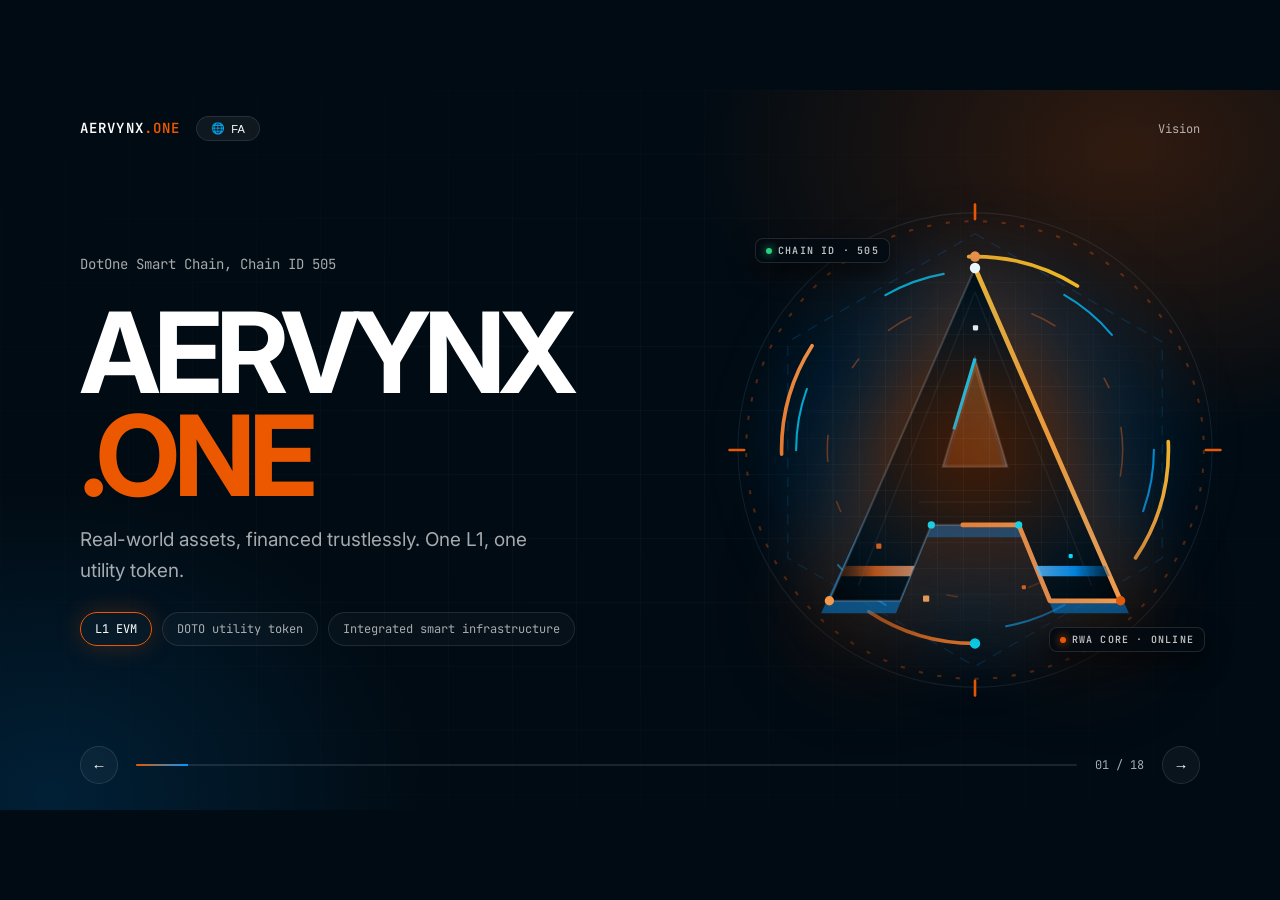
==== commit ed0cc721: "redesign drones & airplane pages" ====
--- a/aervynx_one_pitch_deck.html
+++ b/aervynx_one_pitch_deck.html
@@ -1927,7 +1927,7 @@
    <div class="team-body">
     <div class="team-meta">
      <b data-en="M. H. Ghiasvand" data-fa="محمدحسین غیاثوند">M. H. Ghiasvand</b>
-     <span class="team-role-pill" data-en="Founder & Smart Contract" data-fa="بنیان‌گذار و توسعه قراردادهای هوشمند">Founder & Smart Contract & Web Developer</span>
+     <span class="team-role-pill" data-en="Founder & Smart Contract" data-fa="بنیان‌گذار و توسعه قراردادهای هوشمند">Founder & Smart Contract</span>
     </div>
     <p data-en="Smart Contract Development and Implementation, On-chain Mechanism Design, and Building Decentralized Solutions on EVM-compatible Networks." 
        data-fa="توسعه و پیاده‌سازی قراردادهای هوشمند، طراحی سازوکارهای آن‌چین و ساخت راهکارهای غیرمتمرکز مبتنی بر EVM.">Smart Contract Development and Implementation, On-chain Mechanism Design, and Building Decentralized Solutions on EVM-compatible Networks.</p>
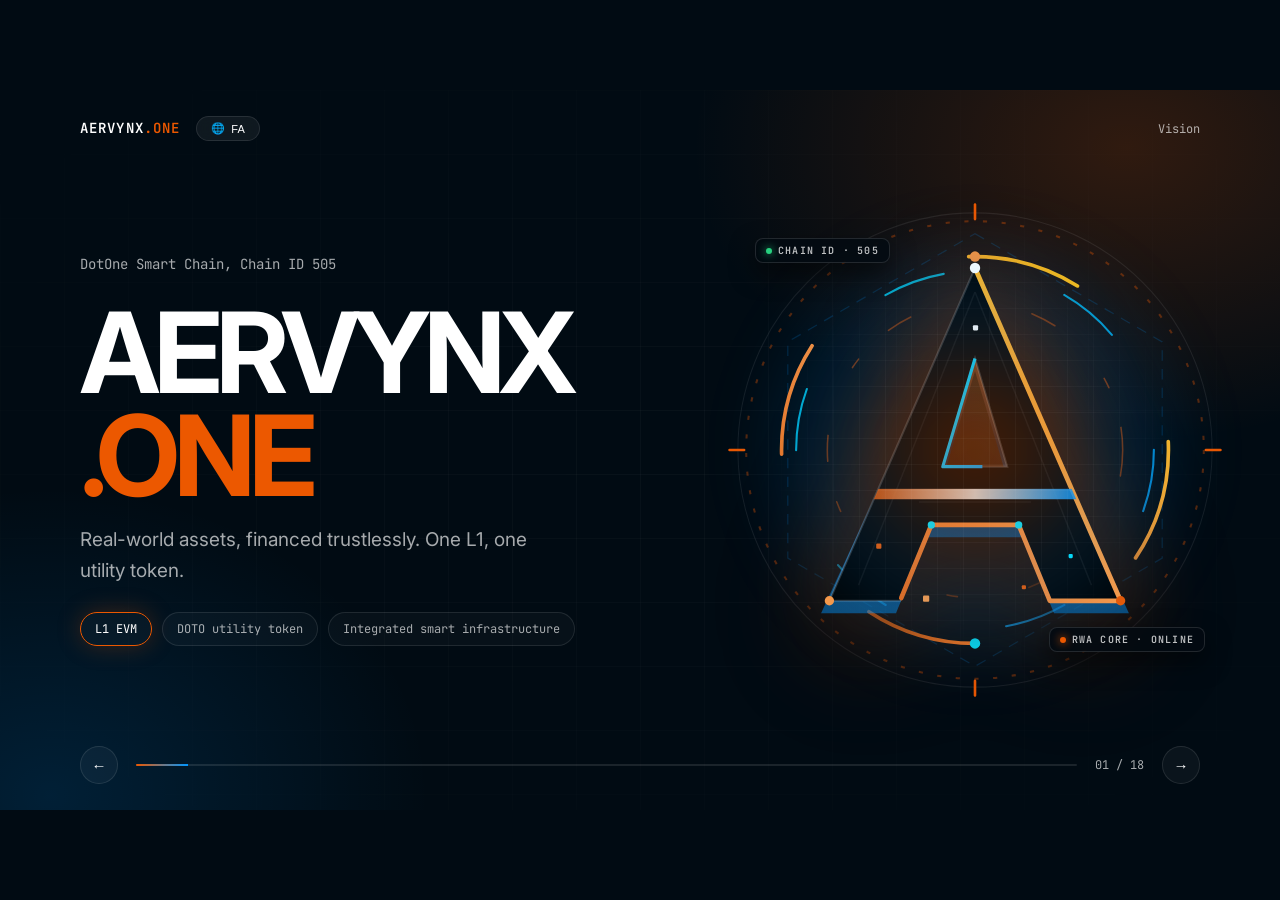
==== commit 5be9d532: "Refactor(pithDeck): change part Problem and solution" ====
--- a/aervynx_one_pitch_deck.html
+++ b/aervynx_one_pitch_deck.html
@@ -1165,33 +1165,38 @@
   </div>
  </div>
 </section>
-<!-- ===== SLIDE 2 · PROBLEM AND SOLUTION (30% LARGER DIAGRAM) ===== -->
+
+<!-- ===== SLIDE 2 · PROBLEM AND SOLUTION ===== -->
 <section class="sl g2" data-t="Problem and solution" data-t-fa="مسئله و راهکار" style="grid-template-columns:0.95fr 1.05fr">
  <div>
   <h2 class="a">
-   <span data-en="Physical assets live in silos. " data-fa="دارایی‌های فیزیکی در سیلوها محبوسند. ">Physical assets live in silos. </span>
-   <span style="color:var(--m)" data-en="We connect them to trustless finance." data-fa="ما آنها را به تسویه غیرمتمرکز متصل می‌کنیم.">We connect them to trustless finance.</span>
+   <span data-en="Real-world asset transactions are fragmented. " data-fa="تراکنش‌های دارایی‌های دنیای واقعی پراکنده‌اند. ">Real-world asset transactions are fragmented. </span>
+   <span style="color:var(--m)" data-en="AERVYNX connects assets, transactions and finance." data-fa="AERVYNX دارایی‌ها، تراکنش‌ها و خدمات مالی را به هم متصل می‌کند.">AERVYNX connects assets, transactions and finance.</span>
   </h2>
-  <p class="sub a" 
-     data-en="Drones, vehicles and travel run on disconnected rails. AERVYNX.ONE bridges them on one chain." 
-     data-fa="لجستیک پهپادی، ناوگان خودرویی و بلیت‌های پرواز روی ریل‌های جداگانه کار می‌کنند؛ AERVYNX.ONE همه را روی یک زنجیره متصل می‌کند.">Drones, vehicles and travel run on disconnected rails. AERVYNX.ONE bridges them on one chain.</p>
- </div>
+  <p class="sub a"
+     data-en="Across drones, vehicles and travel, asset records, payments and fulfillment often operate in separate systems. AERVYNX brings tokenization, conditional settlement and flexible payment options into one on-chain ecosystem."
+     data-fa="در حوزه پهپادها، خودروها و سفر، اطلاعات دارایی‌ها، پرداخت‌ها و فرآیند تحویل اغلب در سیستم‌های جداگانه فعالیت می‌کنند. AERVYNX توکنایز کردن دارایی‌ها، تسویه مشروط و گزینه‌های پرداخت منعطف را در یک اکوسیستم بلاکچینی گرد هم می‌آورد.">Across drones, vehicles and travel, asset records, payments and fulfillment often operate in separate systems. AERVYNX brings tokenization, conditional settlement and flexible payment options into one on-chain ecosystem.</p>
+ </div>
+
  <div class="flow-wrap a">
   <div class="flow">
    <div class="col dim">
-    <span class="chip" data-en="Drones" data-fa="پهپادها">Drones</span>
-    <span class="chip" data-en="Vehicles" data-fa="خودروها">Vehicles</span>
-    <span class="chip" data-en="Travel" data-fa="پروازها">Travel</span>
+    <span class="chip" data-en="Drones & Logistics" data-fa="پهپاد و لجستیک">Drones & Logistics</span>
+    <span class="chip" data-en="Vehicles & Mobility" data-fa="خودرو و حمل‌ونقل">Vehicles & Mobility</span>
+    <span class="chip" data-en="Travel & Tickets" data-fa="سفر و بلیت">Travel & Tickets</span>
    </div>
+
    <div class="hub">A</div>
+
    <div class="col">
-    <span class="chip hot" data-en="Escrow" data-fa="امانت هوشمند (Escrow)">Escrow</span>
-    <span class="chip hot" data-en="Tokenization" data-fa="توکنایز دارایی (RWA)">Tokenization</span>
-    <span class="chip hot" data-en="BNPL" data-fa="خرید اقساطی (BNPL)">BNPL</span>
+    <span class="chip hot" data-en="Asset Tokenization" data-fa="توکنایز کردن دارایی‌ها">Asset Tokenization</span>
+    <span class="chip hot" data-en="Smart Escrow" data-fa="امانت‌گذاری هوشمند">Smart Escrow</span>
+    <span class="chip hot" data-en="Flexible Payments" data-fa="پرداخت‌های منعطف">Flexible Payments</span>
    </div>
   </div>
  </div>
 </section>
+
 
 <!-- ===== SLIDE 3 · ARCHITECTURE ===== -->
 <section class="sl g2" data-t="Architecture" data-t-fa="معماری چهارلایه">
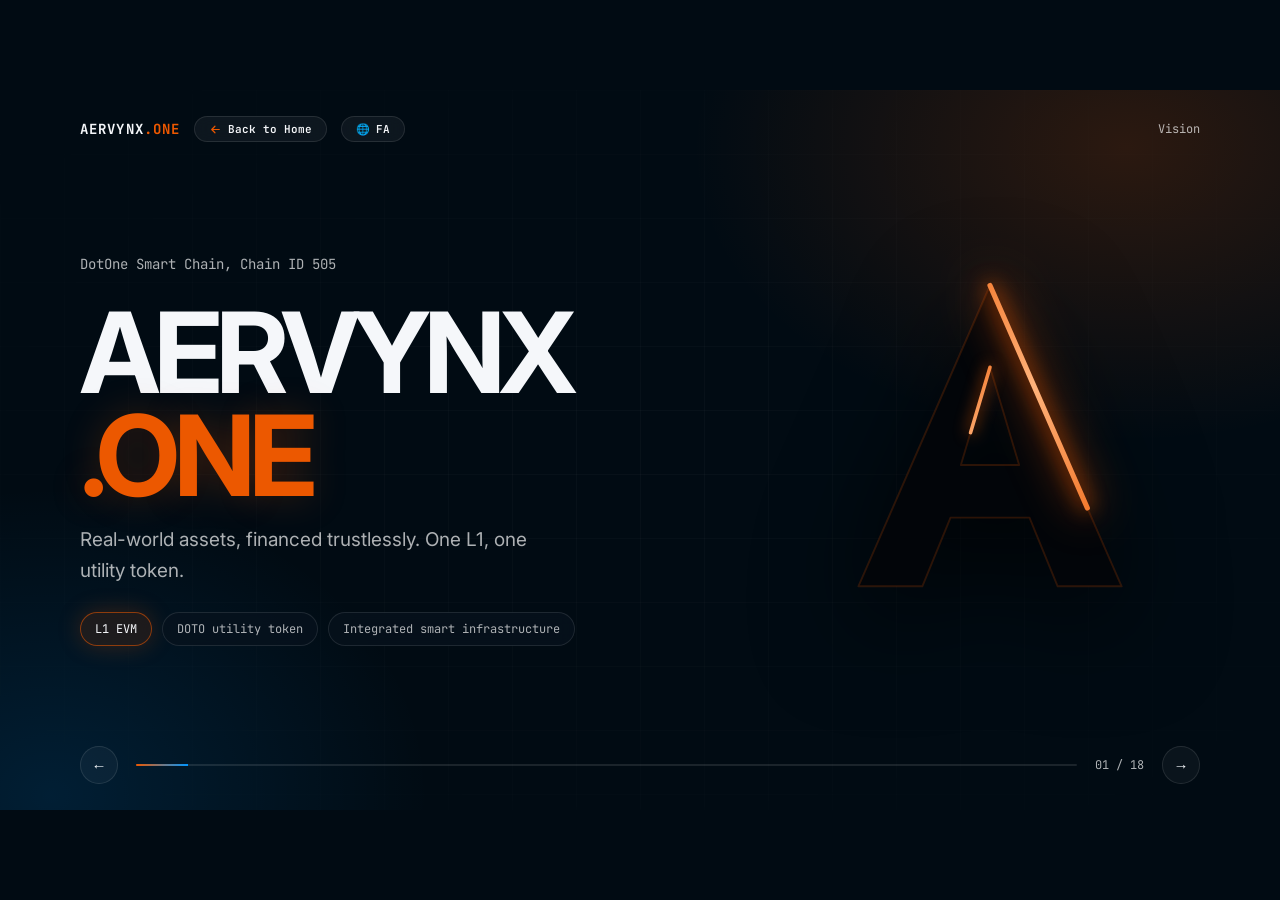
==== commit 68f7898b: "fix responsive" ====
--- a/aervynx_one_pitch_deck.html
+++ b/aervynx_one_pitch_deck.html
@@ -6,18 +6,21 @@
 <title>AERVYNX.ONE — Pitch Deck</title>
 <link rel="preconnect" href="https://fonts.googleapis.com">
 <link rel="preconnect" href="https://fonts.gstatic.com" crossorigin>
-<link href="https://fonts.googleapis.com/css2?family=Inter:wght@400;500;600;700&family=JetBrains+Mono:wght@500;700&family=Vazirmatn:wght@400;500;600;700&display=swap" rel="stylesheet">
+<link href="https://fonts.googleapis.com/css2?family=Inter:wght@400;500;600;700;800&family=JetBrains+Mono:wght@500;600;700&family=Vazirmatn:wght@400;500;600;700;800&display=swap" rel="stylesheet">
 <style>
 :root{
   --bg:#010B13;
+  --panel:#06101A;
+  --panel2:#0A1826;
   --o:#EC5800;
+  --o2:#FF7A24;
   --b:#0096FF;
   --r:#FF3D57;
   --gn:#27D17F;
-  --t:#fff;
-  --m:rgba(255,255,255,.65);
+  --t:#F5F7FA;
+  --m:rgba(255,255,255,.68);
   --g:rgba(255,255,255,.028);
-  --l:rgba(255,255,255,.1);
+  --l:rgba(255,255,255,.10);
   --ease:cubic-bezier(.22,1,.36,1);
   --font-en: Inter, "Segoe UI", system-ui, sans-serif;
   --font-fa: Vazirmatn, Tahoma, sans-serif;
@@ -33,18 +36,63 @@
 html[dir="rtl"] .mono{font-family:"JetBrains Mono", var(--font-fa), monospace}
 i{font-style:normal}
 
-.stage{position:absolute;left:50%;top:50%;width:1280px;height:720px;overflow:hidden;background:var(--bg);transform:translate(-50%,-50%)}
-.bg{position:absolute;inset:0;background:radial-gradient(620px 420px at 88% 8%,rgba(236,88,0,.2),transparent 70%),radial-gradient(540px 440px at 4% 98%,rgba(0,150,255,.15),transparent 70%);animation:drift 20s ease-in-out infinite alternate;pointer-events:none}
-.bg::after{content:"";position:absolute;inset:0;background:linear-gradient(var(--l) 1px,transparent 1px) 0 0/64px 64px,linear-gradient(90deg,var(--l) 1px,transparent 1px) 0 0/64px 64px;opacity:.3;-webkit-mask-image:radial-gradient(70% 70% at 50% 50%,#000,transparent);mask-image:radial-gradient(70% 70% at 50% 50%,#000,transparent);pointer-events:none}
-
-/* هدر بالا و دکمه تغییر زبان */
-.top{position:absolute;left:80px;right:80px;top:26px;display:flex;justify-content:space-between;align-items:center;font-size:12px;color:var(--m);z-index:100}
-.top-left{display:flex;align-items:center;gap:16px}
-.top b{color:var(--t);font-weight:600;letter-spacing:.08em;font-size:14px}
+/* =====================================================
+   MASTER STAGE & SITE-ALIGNED ATMOSPHERE
+===================================================== */
+.stage{
+  position:absolute;
+  left:50%;
+  top:50%;
+  width:1280px;
+  height:720px;
+  overflow:hidden;
+  background:var(--bg);
+  transform:translate(-50%,-50%);
+}
+.bg{
+  position:absolute;
+  inset:0;
+  background:
+    radial-gradient(620px 420px at 88% 8%,rgba(236,88,0,.18),transparent 70%),
+    radial-gradient(540px 440px at 4% 98%,rgba(0,150,255,.14),transparent 70%);
+  animation:drift 20s ease-in-out infinite alternate;
+  pointer-events:none;
+}
+.bg::after{
+  content:"";
+  position:absolute;
+  inset:0;
+  background:
+    linear-gradient(var(--l) 1px,transparent 1px) 0 0/64px 64px,
+    linear-gradient(90deg,var(--l) 1px,transparent 1px) 0 0/64px 64px;
+  opacity:.28;
+  -webkit-mask-image:radial-gradient(70% 70% at 50% 50%,#000,transparent);
+  mask-image:radial-gradient(70% 70% at 50% 50%,#000,transparent);
+  pointer-events:none;
+}
+
+/* =====================================================
+   TOP BAR WITH HOME BUTTON & LANGUAGE SWITCHER
+===================================================== */
+.top{
+  position:absolute;
+  left:80px;
+  right:80px;
+  top:26px;
+  display:flex;
+  justify-content:space-between;
+  align-items:center;
+  font-size:12px;
+  color:var(--m);
+  z-index:100;
+}
+.top-left{display:flex;align-items:center;gap:14px}
+.top b{color:var(--t);font-weight:700;letter-spacing:.08em;font-size:14px}
 .top i,.mono i{color:var(--o)}
 
+.home-btn,
 .lang-btn{
-  background:rgba(255,255,255,0.06);
+  background:rgba(255,255,255,0.05);
   border:1px solid var(--l);
   color:var(--t);
   padding:5px 14px;
@@ -53,90 +101,281 @@
   display:inline-flex;
   align-items:center;
   gap:6px;
-  font-size:11px;
+  font:600 11px "JetBrains Mono", var(--font-fa), monospace;
+  text-decoration:none;
   transition:all .2s var(--ease);
   backdrop-filter:blur(8px);
 }
+.home-btn:hover,
 .lang-btn:hover{
   border-color:var(--o);
   background:rgba(236,88,0,0.15);
+  color:#fff;
   transform:translateY(-1px);
 }
-
-/* نوار ناوبری پایین */
-.nav{position:absolute;left:80px;right:80px;bottom:26px;display:flex;align-items:center;gap:18px;z-index:100;font-size:12px;color:var(--m);direction:ltr}
-.bar{flex:1;height:2px;background:var(--l);border-radius:2px;overflow:hidden}
-.bar i{display:block;height:100%;width:5.5%;background:linear-gradient(90deg,var(--o),var(--b));transition:width .6s var(--ease)}
-.nav button{width:38px;height:38px;border-radius:50%;border:1px solid var(--l);background:rgba(255,255,255,0.04);color:var(--t);cursor:pointer;transition:border-color .2s, background .2s;font-size:15px;display:grid;place-items:center}
-.nav button:hover,.nav button:focus-visible{border-color:var(--o);background:rgba(236,88,0,0.15);outline:0}
-
-/* اسلایدها و انیمیشن ورود */
-.sl{position:absolute;inset:0;padding:70px 80px 70px;display:grid;align-content:center;opacity:0;visibility:hidden;pointer-events:none;transform:scale(.985);transition:opacity .6s var(--ease),transform .7s var(--ease),visibility 0s .6s;z-index:10}
-.sl.on{opacity:1;visibility:visible;pointer-events:auto;transform:none;transition-delay:0s;z-index:20}
-.a{opacity:0;transform:translateY(12px);transition:opacity .6s var(--ease),transform .6s var(--ease)}
-.on .a{opacity:1;transform:none;transition-delay:calc(var(--i, 0)*70ms + .1s)}
+.home-btn svg{
+  width:13px;
+  height:13px;
+  stroke:var(--o);
+  fill:none;
+  stroke-width:2.2;
+  stroke-linecap:round;
+  stroke-linejoin:round;
+}
+html[dir="rtl"] .home-btn svg{
+  transform:scaleX(-1);
+}
+
+/* =====================================================
+   BOTTOM NAVIGATION BAR
+===================================================== */
+.nav{
+  position:absolute;
+  left:80px;
+  right:80px;
+  bottom:26px;
+  display:flex;
+  align-items:center;
+  gap:18px;
+  z-index:100;
+  font-size:12px;
+  color:var(--m);
+  direction:ltr;
+}
+.bar{
+  flex:1;
+  height:2px;
+  background:var(--l);
+  border-radius:2px;
+  overflow:hidden;
+}
+.bar i{
+  display:block;
+  height:100%;
+  width:5.5%;
+  background:linear-gradient(90deg,var(--o),var(--b));
+  transition:width .6s var(--ease);
+}
+.nav button{
+  width:38px;
+  height:38px;
+  border-radius:50%;
+  border:1px solid var(--l);
+  background:rgba(255,255,255,0.04);
+  color:var(--t);
+  cursor:pointer;
+  transition:border-color .2s, background .2s;
+  font-size:15px;
+  display:grid;
+  place-items:center;
+}
+.nav button:hover,.nav button:focus-visible{
+  border-color:var(--o);
+  background:rgba(236,88,0,0.15);
+  outline:0;
+}
+
+/* =====================================================
+   SLIDES & SITE-THEMED GLASS CARDS
+===================================================== */
+.sl{
+  position:absolute;
+  inset:0;
+  padding:70px 80px 70px;
+  display:grid;
+  align-content:center;
+  opacity:0;
+  visibility:hidden;
+  pointer-events:none;
+  transform:scale(.985);
+  transition:opacity .6s var(--ease),transform .7s var(--ease),visibility 0s .6s;
+  z-index:10;
+}
+.sl.on{
+  opacity:1;
+  visibility:visible;
+  pointer-events:auto;
+  transform:none;
+  transition-delay:0s;
+  z-index:20;
+}
+.a{
+  opacity:0;
+  transform:translateY(12px);
+  transition:opacity .6s var(--ease),transform .6s var(--ease);
+}
+.on .a{
+  opacity:1;
+  transform:none;
+  transition-delay:calc(var(--i, 0)*70ms + .1s);
+}
 .g2{grid-template-columns:1fr 1fr;gap:56px;align-items:center}
+
 h1{font-size:112px;line-height:.92;font-weight:700;letter-spacing:-.055em}
-h1 i{color:var(--o)}
+h1 i{color:var(--o);text-shadow:0 0 36px rgba(236,88,0,.26)}
 h2{font-size:46px;line-height:1.14;font-weight:600;letter-spacing:-.03em;max-width:20ch}
 h2 span{color:var(--m)}
 .sub{color:var(--m);font-size:19px;max-width:38ch;margin-top:18px;line-height:1.6}
 .fine{margin-top:22px;font-size:12px;color:var(--m);opacity:.7;max-width:75ch}
 .row{display:flex;flex-wrap:wrap;gap:10px;margin-top:26px}
-.chip{display:inline-block;padding:7px 14px;border:1px solid var(--l);border-radius:99px;font-size:12px;color:var(--m);background:var(--g)}
-.hot{border-color:var(--o);color:var(--t);box-shadow:0 0 24px rgba(236,88,0,.25)}
-.card{position:relative;overflow:hidden;padding:26px;border:1px solid var(--l);border-radius:22px;background:var(--g);backdrop-filter:blur(14px)}
-.card::before{content:"";position:absolute;inset:0;background:radial-gradient(300px 170px at 0 0,rgba(236,88,0,.14),transparent);pointer-events:none}
+
+.chip{
+  display:inline-block;
+  padding:7px 14px;
+  border:1px solid var(--l);
+  border-radius:99px;
+  font-size:12px;
+  color:var(--m);
+  background:rgba(7,19,30,0.72);
+  backdrop-filter:blur(8px);
+}
+.hot{
+  border-color:rgba(236,88,0,0.55);
+  background:rgba(236,88,0,0.12);
+  color:var(--t);
+  box-shadow:0 0 24px rgba(236,88,0,.24);
+}
+
+.card{
+  position:relative;
+  overflow:hidden;
+  padding:26px;
+  border:1px solid rgba(255,255,255,0.11);
+  border-radius:22px;
+  background:
+    radial-gradient(300px 170px at 0 0,rgba(236,88,0,.12),transparent),
+    linear-gradient(160deg,rgba(10,22,35,0.92),rgba(3,9,16,0.96));
+  box-shadow:0 22px 50px rgba(0,0,0,0.55),inset 0 1px 0 rgba(255,255,255,0.06);
+  backdrop-filter:blur(14px);
+}
+.card::before{
+  content:"";
+  position:absolute;
+  top:0;left:0;right:0;
+  height:2px;
+  background:linear-gradient(90deg,transparent,var(--o),var(--b),transparent);
+  opacity:.8;
+  pointer-events:none;
+}
 .card h3{font-size:22px;letter-spacing:-.02em;margin:14px 0 8px}
 .card p{color:var(--m);font-size:14.5px;line-height:1.6;position:relative}
 .two{display:grid;grid-template-columns:1fr 1fr;gap:24px;margin-top:30px}
-.btn{display:inline-block;padding:15px 30px;border-radius:99px;background:var(--o);color:#fff;font-weight:600;text-decoration:none;box-shadow:0 10px 40px rgba(236,88,0,.4);transition:transform .2s}
+
+.btn{
+  display:inline-block;
+  padding:15px 30px;
+  border-radius:99px;
+  background:linear-gradient(135deg,#F26812,#B83E00);
+  border:1px solid rgba(236,88,0,.55);
+  color:#fff;
+  font-weight:600;
+  text-decoration:none;
+  box-shadow:0 10px 40px rgba(236,88,0,.38);
+  transition:transform .2s;
+}
 .btn:hover{transform:translateY(-2px)}
 
 html[dir="rtl"] h2, html[dir="rtl"] h1, html[dir="rtl"] .card h3{letter-spacing:0}
 html[dir="rtl"] .perks li{padding-left:0;padding-right:26px}
 html[dir="rtl"] .perks li::before{left:auto;right:0}
 
+/* Shared Ring helper (Used in Slide 9 behind the 3D Card) */
+.ring{
+  position:absolute;
+  border:1px dashed rgba(236,88,0,.35);
+  border-radius:50%;
+  animation:spin 60s linear infinite;
+  pointer-events:none;
+}
+.r2{border-color:rgba(0,150,255,.25);animation-direction:reverse;animation-duration:90s}
+
 /* =====================================================
-   SLIDE 1: FLOATING ANIMATED LOGO
+   SLIDE 1: MINIMALIST BLACK "A"
+   1. Orange light orbits 100% around the border of "A"
+   2. Once the full lap completes, the entire "A" lights up brightly
+   3. Powers down to black and repeats the loop
 ===================================================== */
-.hero-logo-wrap{
+#slide-vision .minimal-a-stage{
   position:absolute;
-  right:65px;
+  right:55px;
   top:50%;
-  width:440px;
-  height:440px;
+  width:470px;
+  height:470px;
   transform:translateY(-50%);
   display:grid;
   place-items:center;
   pointer-events:none;
-}
-html[dir="rtl"] .hero-logo-wrap{right:auto;left:65px}
-.ring{position:absolute;border:1px dashed rgba(236,88,0,.35);border-radius:50%;animation:spin 60s linear infinite;pointer-events:none}
-.r2{border-color:rgba(0,150,255,.25);animation-direction:reverse;animation-duration:90s}
-.floating-logo{
-  position:relative;
-  width:230px;
-  height:230px;
-  display:grid;
-  place-items:center;
-  animation:floatLogo 5.5s ease-in-out infinite;
-  filter:drop-shadow(0 25px 50px rgba(236,88,0,.38));
-}
-.floating-logo::before{
-  content:"";
-  position:absolute;
-  inset:-30px;
-  background:radial-gradient(circle, rgba(236,88,0,.28), rgba(0,150,255,.12) 55%, transparent 72%);
-  border-radius:50%;
-  filter:blur(16px);
-  z-index:-1;
-  animation:pulse 4s ease-in-out infinite;
-}
-.floating-logo svg, .floating-logo img{
+  z-index:1;
+}
+html[dir="rtl"] #slide-vision .minimal-a-stage{
+  right:auto;
+  left:55px;
+}
+#slide-vision .minimal-a-svg{
   width:100%;
   height:100%;
-  object-fit:contain;
+  overflow:visible;
+  filter:drop-shadow(0 28px 55px rgba(0,0,0,0.92));
+}
+
+/* پرتو نوری که یک دور کامل ۳۶۰ درجه دور کادر A می‌چرخد */
+#slide-vision .a-orbit-beam{
+  fill:none;
+  stroke:url(#aOrangeBeam);
+  stroke-width:5.5;
+  stroke-linecap:round;
+  stroke-linejoin:round;
+  stroke-dasharray:240 760;
+  filter:drop-shadow(0 0 10px #EC5800) drop-shadow(0 0 22px rgba(236,88,0,0.9));
+  animation:aFullOrbitLoop 5.2s linear infinite;
+}
+#slide-vision .a-orbit-beam-inner{
+  fill:none;
+  stroke:url(#aOrangeBeam);
+  stroke-width:3.8;
+  stroke-linecap:round;
+  stroke-linejoin:round;
+  stroke-dasharray:260 740;
+  filter:drop-shadow(0 0 8px #EC5800);
+  animation:aFullOrbitLoop 5.2s linear infinite;
+}
+
+/* لایه روشن شدن کامل حرف A پس از اتمام یک دور کامل */
+#slide-vision .a-full-ignite{
+  opacity:0;
+  filter:drop-shadow(0 0 18px #EC5800) drop-shadow(0 0 42px rgba(236,88,0,0.95));
+  animation:aIgnitePulse 5.2s ease-in-out infinite;
+}
+
+@keyframes aFullOrbitLoop{
+  0%{
+    stroke-dashoffset:0;
+    opacity:1;
+  }
+  62%{
+    stroke-dashoffset:-1000; /* تکمیل دقیق یک دور کامل ۳۶۰ درجه بدون توقف */
+    opacity:1;
+  }
+  68%, 90%{
+    stroke-dashoffset:-1000; /* ثابت ماندن موقعیت بدون برگشت به عقب */
+    opacity:0;
+  }
+  100%{
+    stroke-dashoffset:-1000; /* شروع نرم دور بعدی از همان نقطه صفر */
+    opacity:1;
+  }
+}
+
+@keyframes aIgnitePulse{
+  0%, 58%{
+    opacity:0;
+  }
+  64%, 76%{
+    opacity:1; /* روشن شدن کامل حرف A پس از تکمیل دور */
+  }
+  92%, 100%{
+    opacity:0; /* خاموش شدن نرم پیش از شروع دور جدید */
+  }
 }
 
 /* =====================================================
@@ -152,7 +391,20 @@
 }
 .col{display:grid;gap:18px;justify-items:center}
 .dim .chip{border-style:dashed;opacity:.6}
-.hub{position:relative;width:110px;height:110px;margin:auto;border-radius:50%;display:grid;place-items:center;font:700 44px Inter;border:1.5px solid var(--o);background:radial-gradient(circle,rgba(236,88,0,.38),transparent 70%);animation:pulse 3s ease-in-out infinite;color:#fff}
+.hub{
+  position:relative;
+  width:110px;
+  height:110px;
+  margin:auto;
+  border-radius:50%;
+  display:grid;
+  place-items:center;
+  font:700 44px Inter;
+  border:1.5px solid var(--o);
+  background:radial-gradient(circle,rgba(236,88,0,.38),transparent 70%);
+  animation:pulse 3s ease-in-out infinite;
+  color:#fff;
+}
 .hub::before,.hub::after{content:"";position:absolute;top:50%;height:1.5px;width:72px}
 .hub::before{right:100%;background:repeating-linear-gradient(90deg,var(--l) 0 6px,transparent 6px 12px)}
 .hub::after{left:100%;background:linear-gradient(90deg,var(--o),transparent)}
@@ -166,9 +418,10 @@
   align-items:flex-start;
   gap:14px;
   padding:14px 18px;
-  border:1px solid var(--l);
+  border:1px solid rgba(255,255,255,0.11);
   border-radius:16px;
-  background:rgba(255,255,255,.022);
+  background:linear-gradient(155deg,rgba(10,22,35,0.88),rgba(4,10,18,0.95));
+  box-shadow:0 12px 28px rgba(0,0,0,0.4);
   backdrop-filter:blur(10px);
 }
 .static-dot{
@@ -185,11 +438,32 @@
 .static-content span{display:block;color:var(--m);font-size:13.8px;line-height:1.55}
 
 /* =====================================================
-   SLIDE 3 & 4 ELEMENTS
+   SLIDE 3 & 4 ELEMENTS (ALIGNED 4-LAYER STACK)
 ===================================================== */
-.stk{height:480px;display:grid;place-items:center;perspective:1400px}
-.stack{position:relative;width:360px;height:360px;transform-style:preserve-3d;transform:rotateX(62deg) rotateZ(-38deg)}
-.stack i{position:absolute;inset:0;border:1.5px solid var(--c);border-radius:22px;background:color-mix(in srgb,var(--c) 14%,transparent);box-shadow:0 0 40px color-mix(in srgb,var(--c) 40%,transparent);transform:translateZ(calc(var(--z)*74px));transition:transform 1.4s var(--ease) .3s}
+.stk{
+  height:480px;
+  display:grid;
+  place-items:center;
+  perspective:1400px;
+  padding-top:155px; /* Brings the 4 layers down so they align with the 4 boxes on the left */
+}
+.stack{
+  position:relative;
+  width:320px;
+  height:320px;
+  transform-style:preserve-3d;
+  transform:rotateX(62deg) rotateZ(-38deg);
+}
+.stack i{
+  position:absolute;
+  inset:0;
+  border:1.8px solid var(--c);
+  border-radius:22px;
+  background:color-mix(in srgb,var(--c) 16%,rgba(6,16,28,0.75));
+  box-shadow:0 0 40px color-mix(in srgb,var(--c) 38%,transparent);
+  transform:translateZ(calc(var(--z)*64px));
+  transition:transform 1.4s var(--ease) .3s;
+}
 .sl:not(.on) .stack i{transform:translateZ(0)}
 
 .pipe{display:flex;align-items:center;gap:14px;margin-top:34px;font:500 13px "JetBrains Mono",monospace;color:var(--m)}
@@ -213,7 +487,7 @@
   gap:14px;
   padding:11px 16px;
   border-radius:14px;
-  background:rgba(255,255,255,.022);
+  background:linear-gradient(155deg,rgba(10,22,35,0.88),rgba(4,10,18,0.95));
   border:1px solid var(--l);
 }
 .step-num{
@@ -428,7 +702,7 @@
 .bnpl-col span{font:600 10px "JetBrains Mono", monospace;color:var(--m)}
 
 /* =====================================================
-   SLIDE 7: LIVE ANIMATED ARCADE GAME ENGINE (PURE CSS)
+   SLIDE 7: LIVE ANIMATED ARCADE GAME ENGINE
 ===================================================== */
 .arc-wrap {
   position:relative; width:100%; height:370px;
@@ -440,7 +714,6 @@
   position:absolute; inset:-50%;
   background:radial-gradient(circle at 50% 100%, rgba(0,150,255,0.12), transparent 60%);
 }
-/* پس‌زمینه متحرک (شبکه و ستاره‌ها) */
 .arc-grid {
   position:absolute; inset:-50%;
   background:
@@ -459,7 +732,6 @@
 }
 @keyframes arcScroll { to { transform:translateY(40px); } }
 
-/* حرکت سفینه بازیکن */
 .arc-player {
   position:absolute; bottom:15px; left:50%; width:90px; height:90px; margin-left:-45px;
   animation: pMove 2.5s ease-in-out infinite alternate;
@@ -470,7 +742,6 @@
   100% { transform:translateX(110px) rotate(10deg); }
 }
 
-/* لیزرهای آبی بازیکن */
 .arc-laser-p {
   position:absolute; width:4px; height:35px; background:#0096FF;
   box-shadow:0 0 15px #0096FF, 0 0 30px #0096FF; border-radius:4px;
@@ -483,7 +754,6 @@
   100% { transform:translateY(-380px); opacity:0; }
 }
 
-/* سفینه‌های دشمن */
 .arc-enemy {
   position:absolute; width:70px; height:70px; top:-80px;
   animation: eFly linear infinite; z-index:5;
@@ -496,7 +766,6 @@
   100% { transform:translateY(480px) scale(1.1); opacity:0; }
 }
 
-/* لیزرهای نارنجی دشمن */
 .arc-laser-e {
   position:absolute; width:4px; height:20px; background:#EC5800;
   box-shadow:0 0 15px #EC5800; border-radius:4px;
@@ -507,7 +776,6 @@
   100% { transform:translateY(300px); opacity:0; }
 }
 
-/* پنل امتیازات */
 .arc-hud {
   position:absolute; top:18px; left:20px;
   background:rgba(1,11,19,0.7); backdrop-filter:blur(12px);
@@ -518,8 +786,9 @@
 html[dir="rtl"] .arc-hud { left:auto; right:20px; }
 .arc-hud span { display:block; font:600 12px "JetBrains Mono", monospace; color:var(--o); letter-spacing:0.1em; }
 .arc-hud b { display:block; font:700 32px "JetBrains Mono", monospace; color:#fff; line-height:1.2; text-shadow:0 0 20px rgba(255,255,255,0.4); }
+
 /* =====================================================
-   SLIDE 8: AIR TRAVEL ROUTE (1D ORANGE PLANE & RTL SWAP)
+   SLIDE 8: AIR TRAVEL ROUTE
 ===================================================== */
 .pass{display:grid;grid-template-columns:1.5fr 1fr;margin-top:38px;border:1px solid var(--l);border-radius:24px;background:var(--g);overflow:hidden}
 .route{
@@ -529,7 +798,7 @@
   gap:20px;
   padding:40px;
   border-right:1px dashed var(--l);
-  direction:ltr; /* همیشه مبدأ در چپ (شروع پرواز) و مقصد در راست (فرود) قرار می‌گیرد */
+  direction:ltr;
 }
 html[dir="rtl"] .route{border-right:none;border-left:1px dashed var(--l)}
 .route b{font:600 15px "JetBrains Mono", var(--font-fa), monospace;color:var(--t);padding:8px 14px;border-radius:10px;background:rgba(255,255,255,0.04);border:1px solid var(--l)}
@@ -539,174 +808,7 @@
 .perks li::before{content:"";position:absolute;left:0;top:9px;width:9px;height:9px;border-radius:50%;background:var(--o);box-shadow:0 0 12px var(--o)}
 
 /* =====================================================
-   SLIDE 14: WEBSITE TEAM GRID (SCALED DOWN 1-2 SIZES)
-===================================================== */
-/* =====================================================
-   SLIDE 14: ULTRA-PRO CYBERNETIC TEAM DOSSIER GRID
-===================================================== */
-.team-header-row{
-  display:flex;
-  justify-content:space-between;
-  align-items:flex-end;
-  margin-bottom:18px;
-}
-.team-header-row h2{
-  font-size:40px;
-  line-height:1;
-  margin:0;
-}
-.team-sub-badge{
-  font:600 11px "JetBrains Mono", monospace;
-  color:var(--o);
-  background:rgba(236,88,0,0.1);
-  border:1px solid rgba(236,88,0,0.35);
-  padding:6px 14px;
-  border-radius:99px;
-  letter-spacing:0.08em;
-}
-.team-deck-grid{
-  display:grid;
-  grid-template-columns:repeat(3, 1fr);
-  gap:18px;
-}
-.team-deck-card{
-  position:relative;
-  border-radius:20px;
-  border:1px solid rgba(255,255,255,0.09);
-  background:linear-gradient(165deg, rgba(14,22,34,0.85) 0%, rgba(4,9,15,0.95) 100%);
-  backdrop-filter:blur(16px);
-  overflow:hidden;
-  transition:transform .35s var(--ease), border-color .35s var(--ease), box-shadow .35s var(--ease);
-  display:flex;
-  flex-direction:column;
-  box-shadow:0 14px 34px rgba(0,0,0,0.45);
-}
-.team-deck-card::before{
-  content:"";
-  position:absolute;
-  top:0;left:0;right:0;
-  height:2px;
-  background:linear-gradient(90deg, transparent, var(--c, var(--o)), transparent);
-  opacity:0.75;
-  z-index:4;
-}
-.team-deck-card:hover{
-  transform:translateY(-5px);
-  border-color:color-mix(in srgb, var(--c, var(--o)) 65%, transparent);
-  box-shadow:0 20px 45px rgba(0,0,0,0.7), 0 0 28px color-mix(in srgb, var(--c, var(--o)) 22%, transparent);
-}
-
-/* قاب عکس بزرگ و سینمایی بالای هر کارت */
-.team-portrait{
-  position:relative;
-  width:100%;
-  height:118px;
-  background:radial-gradient(circle at 50% 35%, color-mix(in srgb, var(--c, var(--o)) 22%, #07101C), #03070D 85%);
-  overflow:hidden;
-  display:grid;
-  place-items:center;
-}
-/* افکت شبکه سایبرنتیک در پس‌زمینه عکس */
-.team-portrait::before{
-  content:"";
-  position:absolute;
-  inset:0;
-  background:
-    linear-gradient(rgba(255,255,255,0.04) 1px, transparent 1px) 0 0/20px 20px,
-    linear-gradient(90deg, rgba(255,255,255,0.04) 1px, transparent 1px) 0 0/20px 20px;
-  pointer-events:none;
-}
-/* ذوب شدن نرم پایین عکس درون بدنه کارت */
-.team-portrait::after{
-  content:"";
-  position:absolute;
-  inset:0;
-  background:linear-gradient(to bottom, transparent 45%, rgba(5,10,16,0.98) 100%);
-  pointer-events:none;
-  z-index:2;
-}
-.team-portrait img{
-  width:100%;
-  height:100%;
-  object-fit:cover;
-  object-position:center 18%; /* تمرکز دقیق روی چهره و سرشانه */
-  display:block;
-  position:relative;
-  z-index:1;
-  transition:transform .5s var(--ease), filter .5s var(--ease);
-  filter:contrast(1.06) saturate(1.08);
-}
-.team-deck-card:hover .team-portrait img{
-  transform:scale(1.07);
-}
-/* حروف اول اسم در صورتی که هنوز عکس آپلود نشده باشد */
-.team-portrait .initials{
-  font:700 28px "JetBrains Mono", monospace;
-  color:var(--c, var(--o));
-  letter-spacing:0.08em;
-  opacity:0.35;
-  text-shadow:0 0 20px var(--c, var(--o));
-}
-
-/* گوشه‌های هدف‌گیری HUD روی قاب عکس */
-.hud-corner{
-  position:absolute;
-  top:10px;left:12px;
-  width:8px;height:8px;
-  border-top:1.5px solid var(--c, var(--o));
-  border-left:1.5px solid var(--c, var(--o));
-  opacity:0.7;
-  z-index:3;
-}
-.hud-status{
-  position:absolute;
-  top:10px;right:12px;
-  width:7px;height:7px;
-  border-radius:50%;
-  background:var(--c, var(--o));
-  box-shadow:0 0 10px var(--c, var(--o));
-  z-index:3;
-}
-
-/* بخش متنی پایین کارت */
-.team-body{
-  position:relative;
-  z-index:3;
-  padding:4px 18px 15px;
-  margin-top:-10px;
-  display:flex;
-  flex-direction:column;
-  gap:5px;
-}
-.team-meta{
-  display:flex;
-  align-items:center;
-  justify-content:space-between;
-  gap:8px;
-  flex-wrap:wrap;
-}
-.team-meta b{
-  font-size:16px;
-  font-weight:700;
-  color:var(--t);
-  letter-spacing:-0.01em;
-}
-.team-role-pill{
-  font:600 10px "JetBrains Mono", var(--font-fa), monospace;
-  color:var(--c, var(--o));
-  background:color-mix(in srgb, var(--c, var(--o)) 12%, transparent);
-  border:1px solid color-mix(in srgb, var(--c, var(--o)) 35%, transparent);
-  padding:3px 9px;
-  border-radius:99px;
-}
-.team-body p{
-  font-size:12px;
-  line-height:1.5;
-  color:var(--m);
-  margin-top:2px;
-}
-/* =====================================================
-   SLIDE 17: ANIMATED ROADMAP (WEBSITE STYLE)
+   SLIDE 17: ANIMATED ROADMAP
 ===================================================== */
 .road-wrap{position:relative;margin-top:38px}
 .road-track{
@@ -751,15 +853,12 @@
 
 @keyframes drift{to{transform:scale(1.12) translate(-1.5%,1.5%)}}
 @keyframes fly{0%,100%{transform:translate(0,0) rotate(-1deg)}50%{transform:translate(-10px,-18px) rotate(1.2deg)}}
-@keyframes floatLogo{0%,100%{transform:translateY(0) rotate(0deg) scale(1)}50%{transform:translateY(-18px) rotate(2deg) scale(1.04)}}
 @keyframes spin{to{transform:rotate(360deg)}}
 @keyframes pulse{50%{box-shadow:0 0 50px rgba(236,88,0,.5)}}
 @keyframes ping{0%{transform:scale(.3);opacity:.9}100%{transform:scale(3);opacity:0}}
 @keyframes run{to{left:100%}}
 @keyframes tilt{to{transform:perspective(900px) rotateY(12deg) rotateX(-4deg)}}
 @keyframes shine{55%,100%{transform:translateX(120%)}}
-@keyframes bob{50%{transform:translateY(-18px)}}
-@keyframes ob{to{transform:translateX(-760px)}}
 @keyframes barPulse{0%{transform:scaleY(0.88);opacity:0.85}100%{transform:scaleY(1.04);opacity:1}}
 @keyframes roadSweep{0%{transform:scaleX(0.1);opacity:0.6}50%{transform:scaleX(1);opacity:1}100%{transform:scaleX(0.1);opacity:0.6}}
 @keyframes nodePulse{0%,100%{transform:scale(1)}50%{transform:scale(1.25);box-shadow:0 0 22px var(--c, var(--o))}}
@@ -771,10 +870,14 @@
 <div class="stage" id="stage">
 <div class="bg"></div>
 
-<!-- Header with Globe Toggle -->
+<!-- Header with Back to Home (index.html) & Globe Language Toggle -->
 <header class="top">
   <div class="top-left">
     <b>AERVYNX<i>.ONE</i></b>
+    <a href="index.html" class="home-btn" aria-label="Back to Home">
+      <svg viewBox="0 0 24 24"><path d="M19 12H5M11 18l-6-6 6-6"/></svg>
+      <span data-en="Back to Home" data-fa="بازگشت به خانه">Back to Home</span>
+    </a>
     <button id="langToggle" type="button" class="lang-btn" aria-label="Toggle Language">
       🌐 <span id="langTxt">FA</span>
     </button>
@@ -782,370 +885,49 @@
   <span id="lab">Vision</span>
 </header>
 
-<!-- ===== SLIDE 1 · VISION (QUANTUM REACTOR & 3D CYBERNETIC A ENGINE) ===== -->
-<style>
-  #slide-vision .reactor-stage {
-    position: absolute;
-    right: 45px;
-    top: 50%;
-    width: 520px;
-    height: 520px;
-    transform: translateY(-50%);
-    display: grid;
-    place-items: center;
-    pointer-events: none;
-    z-index: 1;
-  }
-  html[dir="rtl"] #slide-vision .reactor-stage {
-    right: auto;
-    left: 45px;
-  }
-
-  /* هاله انرژی پس‌زمینه راکتور */
-  #slide-vision .reactor-aura {
-    position: absolute;
-    inset: 30px;
-    border-radius: 50%;
-    background:
-      radial-gradient(circle at 50% 50%, rgba(236,88,0,0.32) 0%, rgba(0,150,255,0.14) 45%, transparent 72%);
-    filter: blur(28px);
-    animation: auraPulse 4s ease-in-out infinite alternate;
-  }
-
-  /* شبکه هدف‌گیری سایبرنتیک پشت راکتور */
-  #slide-vision .reactor-grid {
-    position: absolute;
-    inset: 40px;
-    border-radius: 50%;
-    background:
-      linear-gradient(rgba(255,255,255,0.035) 1px, transparent 1px) 0 0 / 26px 26px,
-      linear-gradient(90deg, rgba(255,255,255,0.035) 1px, transparent 1px) 0 0 / 26px 26px;
-    -webkit-mask-image: radial-gradient(circle, #000 35%, transparent 70%);
-    mask-image: radial-gradient(circle, #000 35%, transparent 70%);
-  }
-
-  /* کانتینر اصلی SVG */
-  #slide-vision .reactor-svg {
-    width: 100%;
-    height: 100%;
-    overflow: visible;
-  }
-
-  /* انیمیشن‌های چرخش رینگ‌های راکتور */
-  #slide-vision .spin-cw-slow {
-    transform-origin: 250px 250px;
-    animation: rSpinCW 36s linear infinite;
-  }
-  #slide-vision .spin-ccw-med {
-    transform-origin: 250px 250px;
-    animation: rSpinCCW 20s linear infinite;
-  }
-  #slide-vision .spin-cw-fast {
-    transform-origin: 250px 250px;
-    animation: rSpinCW 10s linear infinite;
-  }
-
-  /* انیمیشن معلق بودن و تپش حرف A در مرکز */
-  #slide-vision .monolith-a {
-    transform-origin: 250px 250px;
-    animation: monolithFloat 4.5s ease-in-out infinite;
-    filter: drop-shadow(0 25px 45px rgba(0,0,0,0.85)) drop-shadow(0 0 35px rgba(236,88,0,0.4));
-  }
-
-  /* ذرات کوانتومی صعودکننده */
-  #slide-vision .q-spark {
-    animation: sparkRise var(--d, 3s) linear infinite;
-    animation-delay: var(--dl, 0s);
-  }
-
-  /* تگ‌های تله‌متری شناور اطراف راکتور */
-  #slide-vision .hud-tag {
-    position: absolute;
-    font: 600 10px "JetBrains Mono", monospace;
-    letter-spacing: 0.12em;
-    padding: 5px 10px;
-    border-radius: 8px;
-    background: rgba(3, 10, 18, 0.82);
-    border: 1px solid rgba(255,255,255,0.12);
-    color: rgba(255,255,255,0.75);
-    backdrop-filter: blur(8px);
-    box-shadow: 0 10px 25px rgba(0,0,0,0.5);
-    display: flex;
-    align-items: center;
-    gap: 6px;
-  }
-  #slide-vision .hud-tag i {
-    width: 6px;
-    height: 6px;
-    border-radius: 50%;
-    background: var(--c, var(--o));
-    box-shadow: 0 0 8px var(--c, var(--o));
-  }
-  #slide-vision .hud-tag.t1 { top: 48px; left: 40px; animation: tagBob 4s ease-in-out infinite; }
-  #slide-vision .hud-tag.t2 { bottom: 58px; right: 30px; animation: tagBob 4s ease-in-out infinite 1.5s; }
-
-  @keyframes rSpinCW { to { transform: rotate(360deg); } }
-  @keyframes rSpinCCW { to { transform: rotate(-360deg); } }
-  @keyframes auraPulse {
-    0% { transform: scale(0.92); opacity: 0.75; }
-    100% { transform: scale(1.08); opacity: 1; }
-  }
-  @keyframes monolithFloat {
-    0%, 100% { transform: translateY(0px) scale(1); }
-    50% { transform: translateY(-12px) scale(1.03); }
-  }
-  @keyframes sparkRise {
-    0% { transform: translateY(40px) scale(0.4); opacity: 0; }
-    30% { opacity: 1; }
-    80% { opacity: 0.9; }
-    100% { transform: translateY(-90px) scale(1.2); opacity: 0; }
-  }
-  @keyframes tagBob {
-    0%, 100% { transform: translateY(0); }
-    50% { transform: translateY(-6px); }
-  }
-</style>
-
-<!-- ===== SLIDE 1 · VISION (QUANTUM REACTOR & 3D CYBERNETIC A ENGINE) ===== -->
-<style>
-  #slide-vision .reactor-stage {
-    position: absolute;
-    right: 45px;
-    top: 50%;
-    width: 520px;
-    height: 520px;
-    transform: translateY(-50%);
-    display: grid;
-    place-items: center;
-    pointer-events: none;
-    z-index: 1;
-  }
-  html[dir="rtl"] #slide-vision .reactor-stage {
-    right: auto;
-    left: 45px;
-  }
-
-  /* هاله انرژی پس‌زمینه راکتور */
-  #slide-vision .reactor-aura {
-    position: absolute;
-    inset: 30px;
-    border-radius: 50%;
-    background:
-      radial-gradient(circle at 50% 50%, rgba(236,88,0,0.32) 0%, rgba(0,150,255,0.14) 45%, transparent 72%);
-    filter: blur(28px);
-    animation: auraPulse 4s ease-in-out infinite alternate;
-  }
-
-  /* شبکه هدف‌گیری سایبرنتیک پشت راکتور */
-  #slide-vision .reactor-grid {
-    position: absolute;
-    inset: 40px;
-    border-radius: 50%;
-    background:
-      linear-gradient(rgba(255,255,255,0.035) 1px, transparent 1px) 0 0 / 26px 26px,
-      linear-gradient(90deg, rgba(255,255,255,0.035) 1px, transparent 1px) 0 0 / 26px 26px;
-    -webkit-mask-image: radial-gradient(circle, #000 35%, transparent 70%);
-    mask-image: radial-gradient(circle, #000 35%, transparent 70%);
-  }
-
-  #slide-vision .reactor-svg {
-    width: 100%;
-    height: 100%;
-    overflow: visible;
-  }
-
-  #slide-vision .spin-cw-slow {
-    transform-origin: 250px 250px;
-    animation: rSpinCW 36s linear infinite;
-  }
-  #slide-vision .spin-ccw-med {
-    transform-origin: 250px 250px;
-    animation: rSpinCCW 20s linear infinite;
-  }
-  #slide-vision .spin-cw-fast {
-    transform-origin: 250px 250px;
-    animation: rSpinCW 10s linear infinite;
-  }
-
-  #slide-vision .monolith-a {
-    transform-origin: 250px 250px;
-    animation: monolithFloat 4.5s ease-in-out infinite;
-    filter: drop-shadow(0 25px 45px rgba(0,0,0,0.9)) drop-shadow(0 0 35px rgba(236,88,0,0.4));
-  }
-
-  #slide-vision .q-spark {
-    animation: sparkRise var(--d, 3s) linear infinite;
-    animation-delay: var(--dl, 0s);
-  }
-
-  #slide-vision .hud-tag {
-    position: absolute;
-    font: 600 10px "JetBrains Mono", monospace;
-    letter-spacing: 0.12em;
-    padding: 5px 10px;
-    border-radius: 8px;
-    background: rgba(3, 10, 18, 0.82);
-    border: 1px solid rgba(255,255,255,0.12);
-    color: rgba(255,255,255,0.75);
-    backdrop-filter: blur(8px);
-    box-shadow: 0 10px 25px rgba(0,0,0,0.5);
-    display: flex;
-    align-items: center;
-    gap: 6px;
-  }
-  #slide-vision .hud-tag i {
-    width: 6px;
-    height: 6px;
-    border-radius: 50%;
-    background: var(--c, var(--o));
-    box-shadow: 0 0 8px var(--c, var(--o));
-  }
-  #slide-vision .hud-tag.t1 { top: 48px; left: 40px; animation: tagBob 4s ease-in-out infinite; }
-  #slide-vision .hud-tag.t2 { bottom: 58px; right: 30px; animation: tagBob 4s ease-in-out infinite 1.5s; }
-
-  @keyframes rSpinCW { to { transform: rotate(360deg); } }
-  @keyframes rSpinCCW { to { transform: rotate(-360deg); } }
-  @keyframes auraPulse {
-    0% { transform: scale(0.92); opacity: 0.75; }
-    100% { transform: scale(1.08); opacity: 1; }
-  }
-  @keyframes monolithFloat {
-    0%, 100% { transform: translateY(0px) scale(1); }
-    50% { transform: translateY(-12px) scale(1.03); }
-  }
-  @keyframes sparkRise {
-    0% { transform: translateY(40px) scale(0.4); opacity: 0; }
-    30% { opacity: 1; }
-    80% { opacity: 0.9; }
-    100% { transform: translateY(-90px) scale(1.2); opacity: 0; }
-  }
-  @keyframes tagBob {
-    0%, 100% { transform: translateY(0); }
-    50% { transform: translateY(-6px); }
-  }
-</style>
-
+<!-- ===== SLIDE 1 · VISION (MINIMALIST BLACK "A" WITH 360° ORBIT & FULL IGNITION FLASH) ===== -->
 <section class="sl on" id="slide-vision" data-t="Vision" data-t-fa="چشم‌انداز">
  
- <div class="reactor-stage a">
-  <div class="reactor-aura"></div>
-  <div class="reactor-grid"></div>
-
-  <div class="hud-tag t1" style="--c:var(--gn)"><i></i><span>CHAIN ID · 505</span></div>
-  <div class="hud-tag t2" style="--c:var(--o)"><i></i><span>RWA CORE · ONLINE</span></div>
-
-  <svg class="reactor-svg" viewBox="0 0 500 500" aria-label="Aervynx Quantum Core">
+ <div class="minimal-a-stage a">
+  <svg class="minimal-a-svg" viewBox="0 0 500 500" aria-label="Aervynx Minimalist Monolith A">
    <defs>
-    <!-- رنگ مشکی خالص برای داخل بدنه حرف A -->
-    <linearGradient id="armorDark" x1="0%" y1="0%" x2="100%" y2="100%">
-     <stop offset="0%" stop-color="#000000"/>
-     <stop offset="100%" stop-color="#000000"/>
+    <linearGradient id="aOrangeBeam" x1="0%" y1="0%" x2="100%" y2="100%">
+     <stop offset="0%" stop-color="#EC5800"/>
+     <stop offset="50%" stop-color="#FFB37B"/>
+     <stop offset="100%" stop-color="#EC5800"/>
     </linearGradient>
-
-    <linearGradient id="armorBevel" x1="0%" y1="0%" x2="0%" y2="100%">
-     <stop offset="0%" stop-color="#EC5800" stop-opacity="0.55"/>
-     <stop offset="50%" stop-color="#0F172A" stop-opacity="0.9"/>
-     <stop offset="100%" stop-color="#0096FF" stop-opacity="0.45"/>
+    <linearGradient id="aFullIgniteFill" x1="0%" y1="0%" x2="0%" y2="100%">
+     <stop offset="0%" stop-color="#FF944D" stop-opacity="0.48"/>
+     <stop offset="55%" stop-color="#EC5800" stop-opacity="0.28"/>
+     <stop offset="100%" stop-color="#EC5800" stop-opacity="0.12"/>
     </linearGradient>
-
-    <linearGradient id="plasmaOrange" x1="0%" y1="100%" x2="100%" y2="0%">
-     <stop offset="0%" stop-color="#EC5800"/>
-     <stop offset="50%" stop-color="#FF9944"/>
-     <stop offset="100%" stop-color="#FFD000"/>
-    </linearGradient>
-
-    <linearGradient id="plasmaBlue" x1="0%" y1="0%" x2="100%" y2="100%">
-     <stop offset="0%" stop-color="#00E5FF"/>
-     <stop offset="100%" stop-color="#0096FF"/>
-    </linearGradient>
-
-    <linearGradient id="laserLine" x1="0%" y1="0%" x2="100%" y2="0%">
-     <stop offset="0%" stop-color="transparent"/>
-     <stop offset="20%" stop-color="#EC5800"/>
-     <stop offset="50%" stop-color="#FFFFFF"/>
-     <stop offset="80%" stop-color="#0096FF"/>
-     <stop offset="100%" stop-color="transparent"/>
-    </linearGradient>
-
-    <clipPath id="aClip">
-     <path d="M250 75 L390 395 L322 395 L292 322 L208 322 L178 395 L110 395 Z M250 162 L219 266 L281 266 Z" clip-rule="evenodd"/>
-    </clipPath>
    </defs>
 
-   <g class="spin-cw-slow">
-    <circle cx="250" cy="250" r="228" fill="none" stroke="rgba(255,255,255,0.08)" stroke-width="1"/>
-    <circle cx="250" cy="250" r="220" fill="none" stroke="rgba(236,88,0,0.35)" stroke-width="2" stroke-dasharray="4 14"/>
-    <polygon points="250,42 430,146 430,354 250,458 70,354 70,146" fill="none" stroke="rgba(0,150,255,0.18)" stroke-width="1.2" stroke-dasharray="10 8"/>
-    <path d="M250,14 L250,28 M250,472 L250,486 M14,250 L28,250 M472,250 L486,250" stroke="#EC5800" stroke-width="2.5" stroke-linecap="round"/>
-   </g>
-
-   <g class="spin-ccw-med">
-    <circle cx="250" cy="250" r="186" fill="none" stroke="url(#plasmaOrange)" stroke-width="3.5" stroke-dasharray="110 180" stroke-linecap="round"/>
-    <circle cx="250" cy="250" r="172" fill="none" stroke="url(#plasmaBlue)" stroke-width="2" stroke-dasharray="60 120" stroke-linecap="round" opacity="0.8"/>
-    <circle cx="250" cy="64" r="5" fill="#FF9944"/>
-    <circle cx="250" cy="436" r="5" fill="#00E5FF"/>
-   </g>
-
-   <g class="spin-cw-fast">
-    <circle cx="250" cy="250" r="142" fill="none" stroke="rgba(236,88,0,0.5)" stroke-width="1.5" stroke-dasharray="25 70 10 40" stroke-linecap="round"/>
-   </g>
-
-   <g opacity="0.35">
-    <line x1="50" y1="250" x2="450" y2="250" stroke="url(#laserLine)" stroke-width="1" stroke-dasharray="4 6"/>
-    <line x1="250" y1="50" x2="250" y2="450" stroke="url(#laserLine)" stroke-width="1" stroke-dasharray="4 6"/>
-   </g>
-
-   <!-- مونوگرام غول‌پیکر و سه‌بعدی "A" با داخل کاملاً مشکی -->
-   <g class="monolith-a">
-    
-    <path fill="url(#armorBevel)" 
-          d="M250 87 L398 407 L326 407 L296 334 L204 334 L174 407 L102 407 Z M250 174 L219 278 L281 278 Z" 
+   <!-- ۱. بدنه پایه کاملاً مشکی حرف A -->
+   <path fill="#020509"
+         stroke="rgba(236,88,0,0.18)"
+         stroke-width="2"
+         stroke-linejoin="round"
+         d="M250 75 L390 395 L322 395 L292 322 L208 322 L178 395 L110 395 Z M250 162 L219 266 L281 266 Z"
+         fill-rule="evenodd"/>
+
+   <!-- ۲. پرتو نوری که یک دور کامل ۳۶۰ درجه (pathLength=1000) دور کل مرز بیرونی و مثلث داخلی می‌چرخد -->
+   <path class="a-orbit-beam"
+         pathLength="1000"
+         d="M250 75 L390 395 L322 395 L292 322 L208 322 L178 395 L110 395 Z"/>
+
+   <path class="a-orbit-beam-inner"
+         pathLength="1000"
+         d="M250 162 L219 266 L281 266 Z"/>
+
+   <!-- ۳. لایه روشن شدن کامل کل حرف A بلافاصله پس از تکمیل یک دور چرخش نور -->
+   <g class="a-full-ignite">
+    <path fill="url(#aFullIgniteFill)"
+          stroke="#FF8533"
+          stroke-width="5"
+          stroke-linejoin="round"
+          d="M250 75 L390 395 L322 395 L292 322 L208 322 L178 395 L110 395 Z M250 162 L219 266 L281 266 Z"
           fill-rule="evenodd"/>
-
-    <!-- بدنه اصلی با داخل مشکی خالص -->
-    <path fill="url(#armorDark)" stroke="rgba(255,255,255,0.18)" stroke-width="2" 
-          d="M250 75 L390 395 L322 395 L292 322 L208 322 L178 395 L110 395 Z M250 162 L219 266 L281 266 Z" 
-          fill-rule="evenodd"/>
-
-    <g stroke="rgba(255,255,255,0.06)" stroke-width="1.5" fill="none">
-     <path d="M250 98 L138 380 M250 98 L362 380"/>
-     <path d="M196 300 L304 300"/>
-    </g>
-
-    <!-- هسته مثلثی راکتور در دل حرف A -->
-    <polygon points="250,162 219,266 281,266" fill="url(#plasmaOrange)" opacity="0.18">
-     <animate attributeName="opacity" values="0.08;0.38;0.08" dur="1.8s" repeatCount="indefinite"/>
-    </polygon>
-
-    <path fill="none" stroke="url(#plasmaOrange)" stroke-width="4.5" stroke-linecap="round" stroke-linejoin="round"
-          d="M250 75 L390 395 L322 395 L292 322 L208 322 L178 395 L110 395 Z">
-     <animate attributeName="stroke-dasharray" values="0,1200; 600,600; 1200,0" dur="3.2s" repeatCount="indefinite"/>
-    </path>
-
-    <polygon points="250,162 219,266 281,266" fill="none" stroke="url(#plasmaBlue)" stroke-width="3" stroke-linejoin="round">
-     <animate attributeName="stroke-dasharray" values="320,0; 0,320; 320,0" dur="2.4s" repeatCount="indefinite"/>
-    </polygon>
-
-    <!-- پرتو اسکنر هولوگرافیک -->
-    <g clip-path="url(#aClip)">
-     <rect x="90" y="60" width="320" height="10" fill="url(#laserLine)" opacity="0.85">
-      <animate attributeName="y" values="65; 405; 65" dur="2.6s" repeatCount="indefinite"/>
-     </rect>
-    </g>
-
-    <circle cx="250" cy="75" r="5" fill="#FFFFFF"/>
-    <circle cx="110" cy="395" r="4.5" fill="#FF9944"/>
-    <circle cx="390" cy="395" r="4.5" fill="#EC5800"/>
-    <circle cx="208" cy="322" r="3.5" fill="#00E5FF"/>
-    <circle cx="292" cy="322" r="3.5" fill="#00E5FF"/>
-   </g>
-
-   <g>
-    <rect class="q-spark" style="--d:2.6s;--dl:0s" x="155" y="340" width="5" height="5" fill="#EC5800" rx="1"/>
-    <rect class="q-spark" style="--d:3.2s;--dl:0.7s" x="340" y="350" width="4" height="4" fill="#00E5FF" rx="1"/>
-    <rect class="q-spark" style="--d:2.3s;--dl:1.2s" x="200" y="390" width="6" height="6" fill="#FF9944" rx="1"/>
-    <rect class="q-spark" style="--d:2.9s;--dl:0.4s" x="295" y="380" width="4" height="4" fill="#EC5800" rx="1"/>
-    <rect class="q-spark" style="--d:2.1s;--dl:1.6s" x="248" y="130" width="5" height="5" fill="#FFFFFF" rx="1"/>
    </g>
   </svg>
  </div>
@@ -1196,7 +978,6 @@
   </div>
  </div>
 </section>
-
 
 <!-- ===== SLIDE 3 · ARCHITECTURE ===== -->
 <section class="sl g2" data-t="Architecture" data-t-fa="معماری چهارلایه">
@@ -1277,16 +1058,13 @@
     data-fa="ساختار به صورت تصویری است. منوط به ساختاربندی حقوقی و قوانین حاکم؛ توکن به تنهایی سند مالکیت رسمی نیست.">Illustrative structure. Subject to legal structuring and applicable regulation; a token alone is not legal title.</p>
 </section>
 
-<!-- ===== SLIDE 5 · LOGISTICS AND ESCROW (EDITED & STRUCTURED) ===== -->
+<!-- ===== SLIDE 5 · LOGISTICS AND ESCROW ===== -->
 <section class="sl g2" data-t="Logistics and escrow" data-t-fa="لجستیک و امانت هوشمند">
  <div class="rel a">
-  <!-- افکت نئونی پشت عکس پهپاد -->
   <div class="nfc" style="top:50%;left:50%;transform:translate(-50%,-50%);z-index:0">
     <i style="animation:ping 4s ease-out infinite"></i>
     <i style="animation:ping 4s ease-out infinite;animation-delay:1.3s"></i>
   </div>
-  
-  <!-- عکس پهپاد شما با انیمیشن معلق (تگ‌های SVG کامل حذف شدند) -->
   <img class="drone-float mid" src="assets/how-it-works.webp" alt="Aervynx Delivery Drone" style="position:relative;z-index:1;mix-blend-mode:screen;filter:drop-shadow(0 20px 40px rgba(236,88,0,0.3));width:110%">
  </div>
  <div>
@@ -1336,14 +1114,13 @@
  </div>
 </section>
 
-<!-- ===== SLIDE 6 · MARKETPLACE AND BNPL (WEBSITE CARD + NEW BNPL CHART) ===== -->
+<!-- ===== SLIDE 6 · MARKETPLACE AND BNPL ===== -->
 <section class="sl" data-t="Marketplace and BNPL" data-t-fa="مارکت‌پلیس و خرید اقساطی">
  <h2 class="a" style="max-width:22ch">
   <span data-en="Rent it. Own it. " data-fa="اجاره کنید. مالک شوید. ">Rent it. Own it. </span>
   <span style="color:var(--m)" data-en="Pay later." data-fa="قسطی بپردازید.">Pay later.</span>
  </h2>
  <div class="two">
-  <!-- Left Box: Website 3D Cyber-Card -->
   <div class="card a" style="padding:24px 28px">
    <span class="chip hot" data-en="Rentable utility NFTs" data-fa="توکن‌های کاربردی قابل اجاره">Rentable utility NFTs</span>
    
@@ -1386,7 +1163,6 @@
       data-fa="حقوق استفاده زمان‌بندی‌شده برای دارایی‌ها، بلیت‌ها و مزایا، قابل اجاره بدون نیاز به انتقال مالکیت اصلی (استاندارد ERC-4907).">Time-boxed usage rights for assets, tickets and perks, rentable without transferring ownership (ERC-4907).</p>
   </div>
 
-  <!-- Right Box: Animated Cross-Wallet BNPL Chart -->
   <div class="card a" style="padding:24px 28px">
    <span class="chip" style="border-color:var(--b);color:var(--t)" data-en="Cross-wallet BNPL" data-fa="خرید اقساطی بین‌والتی (BNPL)">Cross-wallet BNPL</span>
    
@@ -1424,22 +1200,19 @@
  </div>
 </section>
 
-<!-- ===== SLIDE 7 · PLAY TO DISCOUNT (LIVE ARCADE GAME) ===== -->
+<!-- ===== SLIDE 7 · PLAY TO DISCOUNT ===== -->
 <section class="sl g2" id="s7" data-t="Play to discount" data-t-fa="بازی و پاداش تخفیف" style="grid-template-columns:1.25fr 1fr">
  
- <!-- Live Arcade Game Engine -->
  <div class="arc-wrap a">
   <div class="arc-bg"></div>
   <div class="arc-grid"></div>
   <div class="arc-stars"></div>
 
-  <!-- Score HUD -->
   <div class="arc-hud">
    <span data-en="LIVE SCORE" data-fa="امتیاز زنده">LIVE SCORE</span>
    <b id="score">0</b>
   </div>
 
-  <!-- Enemy Drone 1 -->
   <div class="arc-enemy e1">
    <div class="arc-laser-e"></div>
    <svg viewBox="0 0 100 100" style="filter:drop-shadow(0 10px 15px rgba(236,88,0,0.4))">
@@ -1451,7 +1224,6 @@
    </svg>
   </div>
 
-  <!-- Enemy Drone 2 -->
   <div class="arc-enemy e2">
    <div class="arc-laser-e"></div>
    <svg viewBox="0 0 100 100" style="filter:drop-shadow(0 10px 15px rgba(236,88,0,0.4))">
@@ -1463,7 +1235,6 @@
    </svg>
   </div>
 
-  <!-- Enemy Drone 3 -->
   <div class="arc-enemy e3">
    <div class="arc-laser-e"></div>
    <svg viewBox="0 0 100 100" style="filter:drop-shadow(0 10px 15px rgba(236,88,0,0.4))">
@@ -1475,7 +1246,6 @@
    </svg>
   </div>
 
-  <!-- Player Drone (Bottom Center) -->
   <div class="arc-player">
    <div class="arc-laser-p l1"></div>
    <div class="arc-laser-p l2"></div>
@@ -1507,7 +1277,7 @@
  </div>
 </section>
 
-<!-- ===== SLIDE 8 · AIR TRAVEL AND DOTO (1D ORANGE PLANE & RTL SWAP) ===== -->
+<!-- ===== SLIDE 8 · AIR TRAVEL AND DOTO ===== -->
 <section class="sl" data-t="Air travel and DOTO" data-t-fa="گردشگری هوایی و DOTO">
  <h2 class="a" style="max-width:20ch">
   <span data-en="Flights as NFTs. " data-fa="بلیت پرواز به عنوان NFT. ">Flights as NFTs. </span>
@@ -1520,7 +1290,6 @@
     <path d="M0 95 Q200 -45 400 95" fill="none" stroke="rgba(255,255,255,.22)" stroke-width="2" stroke-dasharray="6 8"/>
     <circle cx="0" cy="95" r="4" fill="var(--o)"/>
     <circle cx="400" cy="95" r="4" fill="var(--b)"/>
-    <!-- آیکون یک‌بعدی هواپیمای نارنجی -->
     <g filter="drop-shadow(0 0 10px #EC5800)">
      <path d="M15,0 L-10,-9 L-5,-2 L-14,-2 L-17,-6 L-19,-6 L-17,0 L-19,6 L-17,6 L-14,2 L-5,2 L-10,9 Z" fill="none" stroke="#EC5800" stroke-width="2" stroke-linejoin="round"/>
      <animateMotion dur="4s" repeatCount="indefinite" rotate="auto" path="M0 95 Q200 -45 400 95"/>
@@ -1539,7 +1308,7 @@
  </div>
 </section>
 
-<!-- ===== SLIDE 9 · CARD AND BITBANK (EDITED COPY + WEBSITE 3D CARD) ===== -->
+<!-- ===== SLIDE 9 · CARD AND BITBANK (FIXED LAYOUT MATCHING ORIGINAL) ===== -->
 <section class="sl g2" data-t="Card and BitBank" data-t-fa="کارت هوشمند و بیت‌بانک">
  <div>
   <h2 class="a" style="font-size:44px;max-width:19ch">
@@ -1612,7 +1381,7 @@
  </div>
 </section>
 
-<!-- ===== SLIDE 10 · MARKET OPPORTUNITY (ENGINEERED ANIMATED TAM/SAM/SOM) ===== -->
+<!-- ===== SLIDE 10 · MARKET OPPORTUNITY ===== -->
 <section class="sl g2" data-t="Market Opportunity" data-t-fa="اندازه و فرصت بازار">
  <div>
   <h2 class="a">
@@ -1647,7 +1416,6 @@
   </ul>
  </div>
 
- <!-- Engineered Holographic Radar TAM/SAM/SOM -->
  <div class="a" style="display:flex;justify-content:center;align-items:center;position:relative">
   <svg viewBox="0 0 420 420" width="390" height="390" style="overflow:visible">
    <defs>
@@ -1809,7 +1577,7 @@
  </div>
 </section>
 
-<!-- ===== SLIDE 13 · TOKENOMICS & DOTO UTILITY (FIXED STATIC LAYOUT) ===== -->
+<!-- ===== SLIDE 13 · TOKENOMICS & DOTO UTILITY ===== -->
 <section class="sl g2" data-t="Tokenomics" data-t-fa="اقتصاد توکن و کاربردها" style="grid-template-columns:0.95fr 1.05fr;gap:44px">
  <div>
   <h2 class="a" style="font-size:46px">
@@ -1869,7 +1637,7 @@
  </div>
 </section>
 
-<!-- ===== SLIDE 14 · TEAM (SELF-CONTAINED HTML + CSS) ===== -->
+<!-- ===== SLIDE 14 · TEAM ===== -->
 <style>
   #slide-team .team-header-row{display:flex;justify-content:space-between;align-items:flex-end;margin-bottom:18px}
   #slide-team .team-header-row h2{font-size:40px;line-height:1;margin:0}
@@ -1901,13 +1669,11 @@
 
  <div class="team-deck-grid a">
   
-  <!-- 1. Ali Nasirloo -->
   <div class="team-deck-card" style="--c:var(--o)">
    <div class="team-portrait">
     <span class="hud-corner"></span>
     <span class="hud-status"></span>
     <span class="initials">AN</span>
-    <!-- محل بارگذاری عکس نفر اول (علی نصیرلو): آدرس عکس را داخل src قرار دهید -->
     <img src="assets/Ali_Nasirlou.jpg" alt="Ali Nasirlou" onerror="this.style.display='none'">
    </div>
    <div class="team-body">
@@ -1920,13 +1686,11 @@
    </div>
   </div>
 
-  <!-- 2. Mohammad Hossein Ghiasvand -->
   <div class="team-deck-card" style="--c:var(--b)">
    <div class="team-portrait">
     <span class="hud-corner"></span>
     <span class="hud-status"></span>
     <span class="initials">MG</span>
-    <!-- محل بارگذاری عکس نفر دوم (محمدحسین غیاثوند): آدرس عکس را داخل src قرار دهید -->
     <img src="assets/Mmd_Cyrax2.jpg" alt="M. H. Ghiasvand" onerror="this.style.display='none'">
    </div>
    <div class="team-body">
@@ -1939,13 +1703,11 @@
    </div>
   </div>
 
-  <!-- 3. Parsa Abolhasani Rad -->
   <div class="team-deck-card" style="--c:var(--gn)">
    <div class="team-portrait">
     <span class="hud-corner"></span>
     <span class="hud-status"></span>
     <span class="initials">PA</span>
-    <!-- محل بارگذاری عکس نفر سوم (پارسا ابوالحسنی راد): آدرس عکس را داخل src قرار دهید -->
     <img src="assets/Parsa-Rad.jpg" alt="Parsa Abolhasani Rad" onerror="this.style.display='none'">
    </div>
    <div class="team-body">
@@ -1953,20 +1715,16 @@
      <b data-en="Parsa Abolhasani" data-fa="پارسا ابوالحسنی راد">Parsa Abolhasani</b>
      <span class="team-role-pill" data-en="Founder & Technical Advisor" data-fa="بنیان‌گذار و مشاور فنی">Founder & Technical Advisor</span>
     </div>
-    <p data-en="
-Technical Consulting and Solution Architecture for Blockchain Systems, Account Abstraction (ERC-4337), and Web3 Infrastructure Integration." 
-       data-fa="مشاوره فنی و راهبری معماری راهکارهای بلاکچینی, انتزاع حساب (ERC-4337) و یکپارچه‌سازی زیرساخت‌های Web3 ">
-Technical Consulting and Solution Architecture for Blockchain Systems, Account Abstraction (ERC-4337), and Web3 Infrastructure Integration.</p>
-   </div>
-  </div>
-
-  <!-- 4. Marzieh Saqeb Alizadeh -->
+    <p data-en="Technical Consulting and Solution Architecture for Blockchain Systems, Account Abstraction (ERC-4337), and Web3 Infrastructure Integration." 
+       data-fa="مشاوره فنی و راهبری معماری راهکارهای بلاکچینی, انتزاع حساب (ERC-4337) و یکپارچه‌سازی زیرساخت‌های Web3 ">Technical Consulting and Solution Architecture for Blockchain Systems, Account Abstraction (ERC-4337), and Web3 Infrastructure Integration.</p>
+   </div>
+  </div>
+
   <div class="team-deck-card" style="--c:#FFD000">
    <div class="team-portrait">
     <span class="hud-corner"></span>
     <span class="hud-status"></span>
     <span class="initials">MS</span>
-    <!-- محل بارگذاری عکس نفر چهارم (مرضیه ثاقب علیزاده): آدرس عکس را داخل src قرار دهید -->
     <img src="assets/Alizadeh.jpg" alt="Marzieh Saqeb Alizadeh" onerror="this.style.display='none'">
    </div>
    <div class="team-body">
@@ -1979,13 +1737,11 @@
    </div>
   </div>
 
-  <!-- 5. Milad Kalhor -->
   <div class="team-deck-card" style="--c:var(--b)">
    <div class="team-portrait">
     <span class="hud-corner"></span>
     <span class="hud-status"></span>
     <span class="initials">MK</span>
-    <!-- محل بارگذاری عکس نفر پنجم (میلاد کلهر): آدرس عکس را داخل src قرار دهید -->
     <img src="assets/Milad_Kalhor.jpg" alt="Milad Kalhor" onerror="this.style.display='none'">
    </div>
    <div class="team-body">
@@ -1998,13 +1754,11 @@
    </div>
   </div>
 
-  <!-- 6. Nika Vahidi -->
   <div class="team-deck-card" style="--c:var(--r)">
    <div class="team-portrait">
     <span class="hud-corner"></span>
     <span class="hud-status"></span>
     <span class="initials">NV</span>
-    <!-- محل بارگذاری عکس نفر ششم (نیکا وحیدی): آدرس عکس را داخل src قرار دهید -->
     <img src="assets/nika-vahidi.jpg" alt="Nika Vahidi" onerror="this.style.display='none'">
    </div>
    <div class="team-body">
@@ -2020,7 +1774,7 @@
  </div>
 </section>
 
-<!-- ===== SLIDE 15 · DOTONE HOLDING SYNERGIES (FIXED STATIC LAYOUT) ===== -->
+<!-- ===== SLIDE 15 · DOTONE HOLDING SYNERGIES ===== -->
 <section class="sl g2" data-t="DotOne Synergies" data-t-fa="هم‌افزایی هلدینگ دات‌وان" style="grid-template-columns:1fr 1.1fr;gap:44px">
  <div>
   <h2 class="a" style="font-size:44px">
@@ -2117,7 +1871,7 @@
  </div>
 </section>
 
-<!-- ===== SLIDE 17 · ROADMAP (ANIMATED LASER TRACK & PULSING NODES) ===== -->
+<!-- ===== SLIDE 17 · ROADMAP ===== -->
 <section class="sl" data-t="Roadmap" data-t-fa="نقشه راه اجرایی">
  <div>
   <h2 class="a" style="max-width:24ch">
@@ -2167,7 +1921,7 @@
     data-fa="مایلستون‌های نقشه راه بر اساس برنامه اجرایی فعلی تنظیم شده و منوط به ممیزی‌های امنیتی، استانداردهای حقوقی و پیشرفت یکپارچه‌سازی با شرکای تجاری است.">Roadmap and milestones represent current development plans and are subject to security audits, regulatory approvals, and partner integrations.</p>
 </section>
 
-<!-- ===== SLIDE 18 · CLOSE & CONTACT (5B TOMAN / $19,230 @ 260K IRR/USD) ===== -->
+<!-- ===== SLIDE 18 · CLOSE & CONTACT ===== -->
 <section class="sl g2" data-t="Join the Build" data-t-fa="ارتباط و مشارکت" style="grid-template-columns:1.1fr 1fr;gap:44px">
  <div>
   <h2 class="a" style="font-size:46px;line-height:1.1">
@@ -2188,37 +1942,25 @@
  </div>
 
  <div>
-  <!-- =========================================================================
-       راهنمای ویرایش دستی متون باکس جذب سرمایه (اسلاید ۱۸):
-       در این پروژه هر متن دارای ۳ بخش است که برای تغییر دستی باید هر ۳ را ویرایش کنید:
-       ۱. ویژگی data-en="...": متنی که در حالت انگلیسی نمایش داده می‌شود.
-       ۲. ویژگی data-fa="...": متنی که در حالت فارسی نمایش داده می‌شود.
-       ۳. متن داخل خود تگ (بین <span ...> و </span>): متن پیش‌فرض زمان بارگذاری اولیه.
-  ========================================================================== -->
   <div class="card a" style="padding:26px 30px">
-   <!-- ۱. عنوان برچسب بالای باکس جذب سرمایه -->
    <span class="chip hot" data-en="Strategic Round" data-fa="راند جذب سرمایه استراتژیک">Strategic Round</span>
    
    <div style="margin:20px 0;display:grid;gap:16px">
     <div>
-     <!-- ۲. عنوان بخش میزان سرمایه‌پذیری -->
      <span style="font-size:11px;color:var(--m);display:block;text-transform:uppercase;letter-spacing:1px" 
            data-en="Target Raise" 
            data-fa="میزان سرمایه‌پذیری">Target Raise</span>
      
-     <!-- ۳. مبلغ جذب سرمایه (۵ میلیارد تومان / معادل ۱۹,۲۳۰ دلار با نرخ دلار ۲۶۰ هزار تومان) -->
      <b class="mono" style="font-size:22px;color:var(--t);display:block;margin-top:4px"
         data-en="$19,230 (5B Toman)"
         data-fa="۵ میلیارد تومان (~$19,230)">$19,230 (5B Toman)</b>
      
-     <!-- ۴. زیرنویس نرخ تسعیر و مرحله جذب سرمایه -->
      <span class="mono" style="font-size:12px;color:var(--o);display:block;margin-top:2px"
            data-en="Seed Stage · Calculated @ 260,000 Toman / USD"
            data-fa="مرحله بذری (Seed) · محاسبه‌شده با نرخ دلار ۲۶۰,۰۰۰ تومان">Seed Stage · Calculated @ 260,000 Toman / USD</span>
     </div>
     
     <div>
-     <!-- ۵. عنوان و متن محل مصرف منابع -->
      <span style="font-size:11px;color:var(--m);display:block;text-transform:uppercase;letter-spacing:1px" 
            data-en="Capital Allocation" 
            data-fa="محل مصرف منابع">Capital Allocation</span>
@@ -2228,7 +1970,6 @@
     </div>
     
     <div style="border-top:1px solid var(--l);padding-top:14px;margin-top:4px">
-     <!-- ۶. اطلاعات تماس مستقیم -->
      <span style="font-size:11px;color:var(--m);display:block;text-transform:uppercase;letter-spacing:1px" 
            data-en="Direct Contact" 
            data-fa="ارتباط مستقیم با تیم">Direct Contact</span>
@@ -2326,7 +2067,6 @@
     }
   }
 
-  // ایندکس‌گذاری انیمیشن‌های پله‌ای
   S.forEach(s => $$(".a", s).forEach((e, k) => e.style.setProperty("--i", k)));
 
   const nxBtn = $("#nx");
